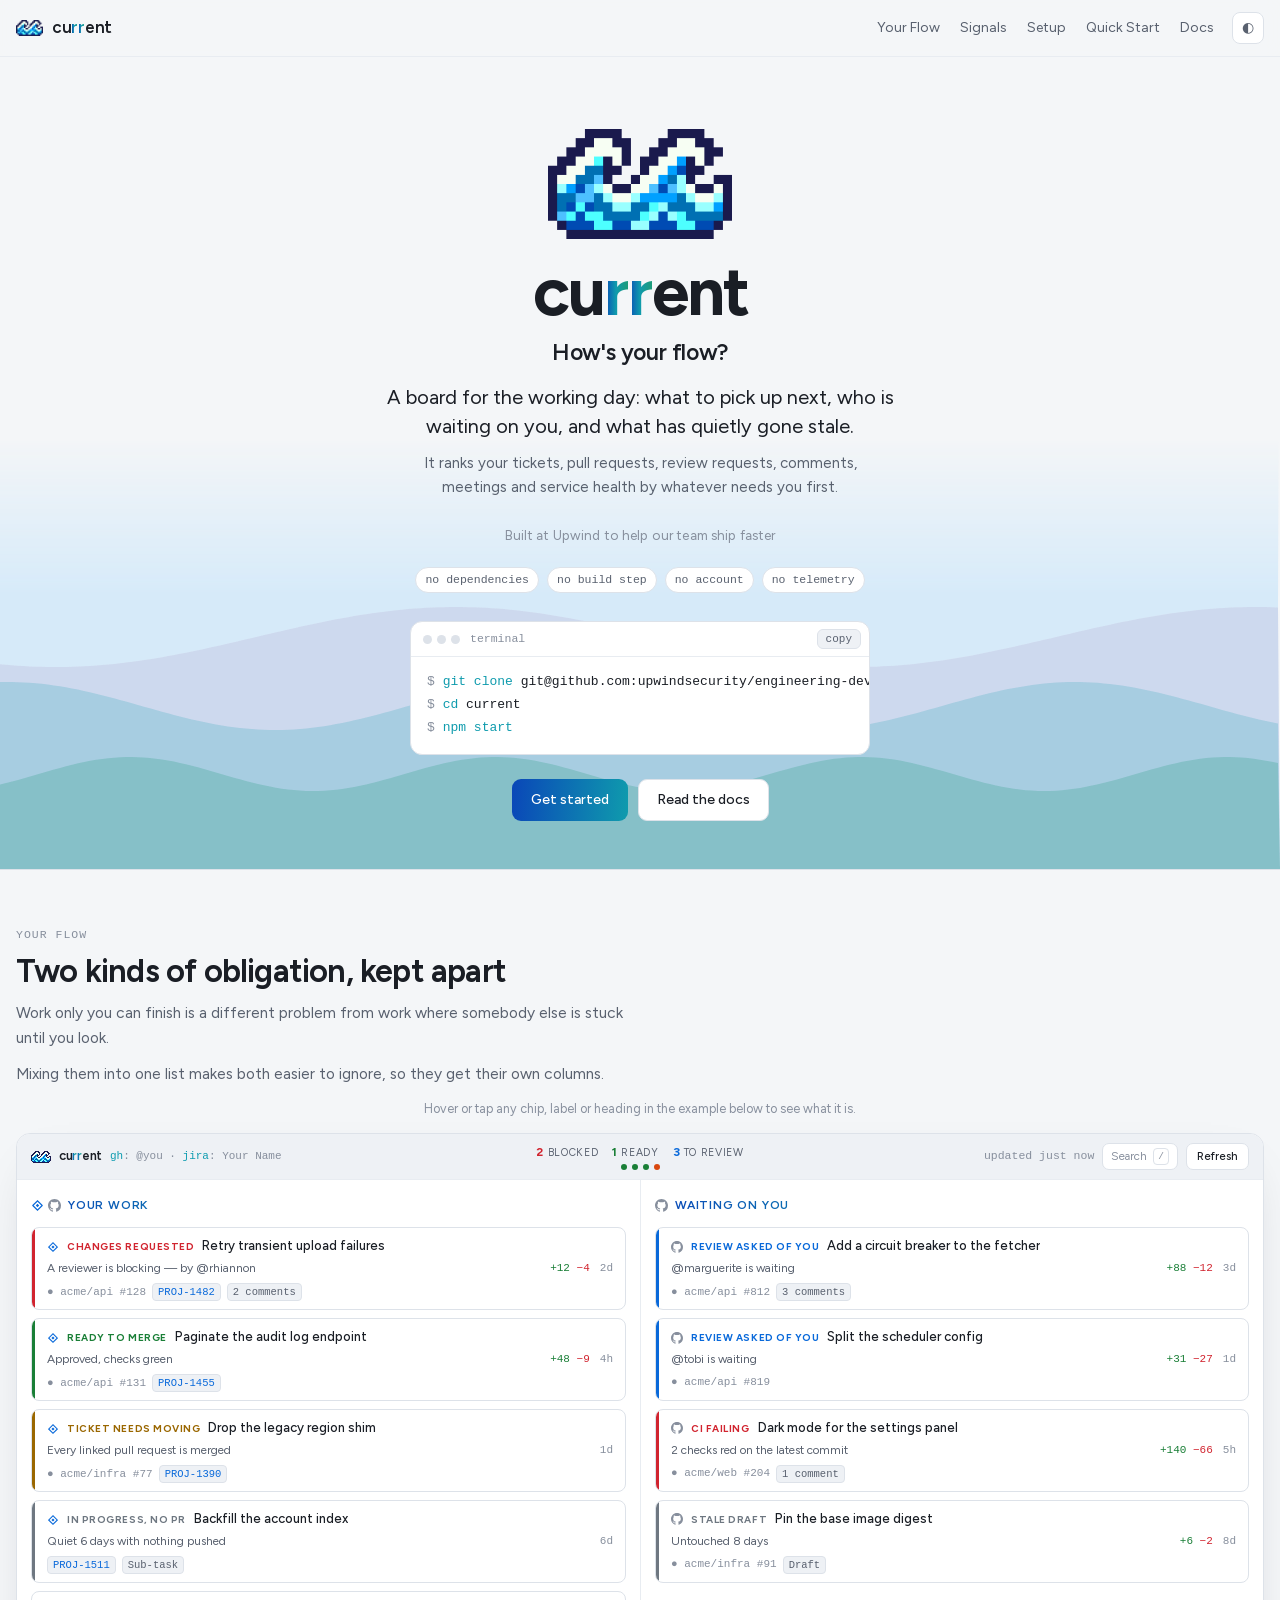
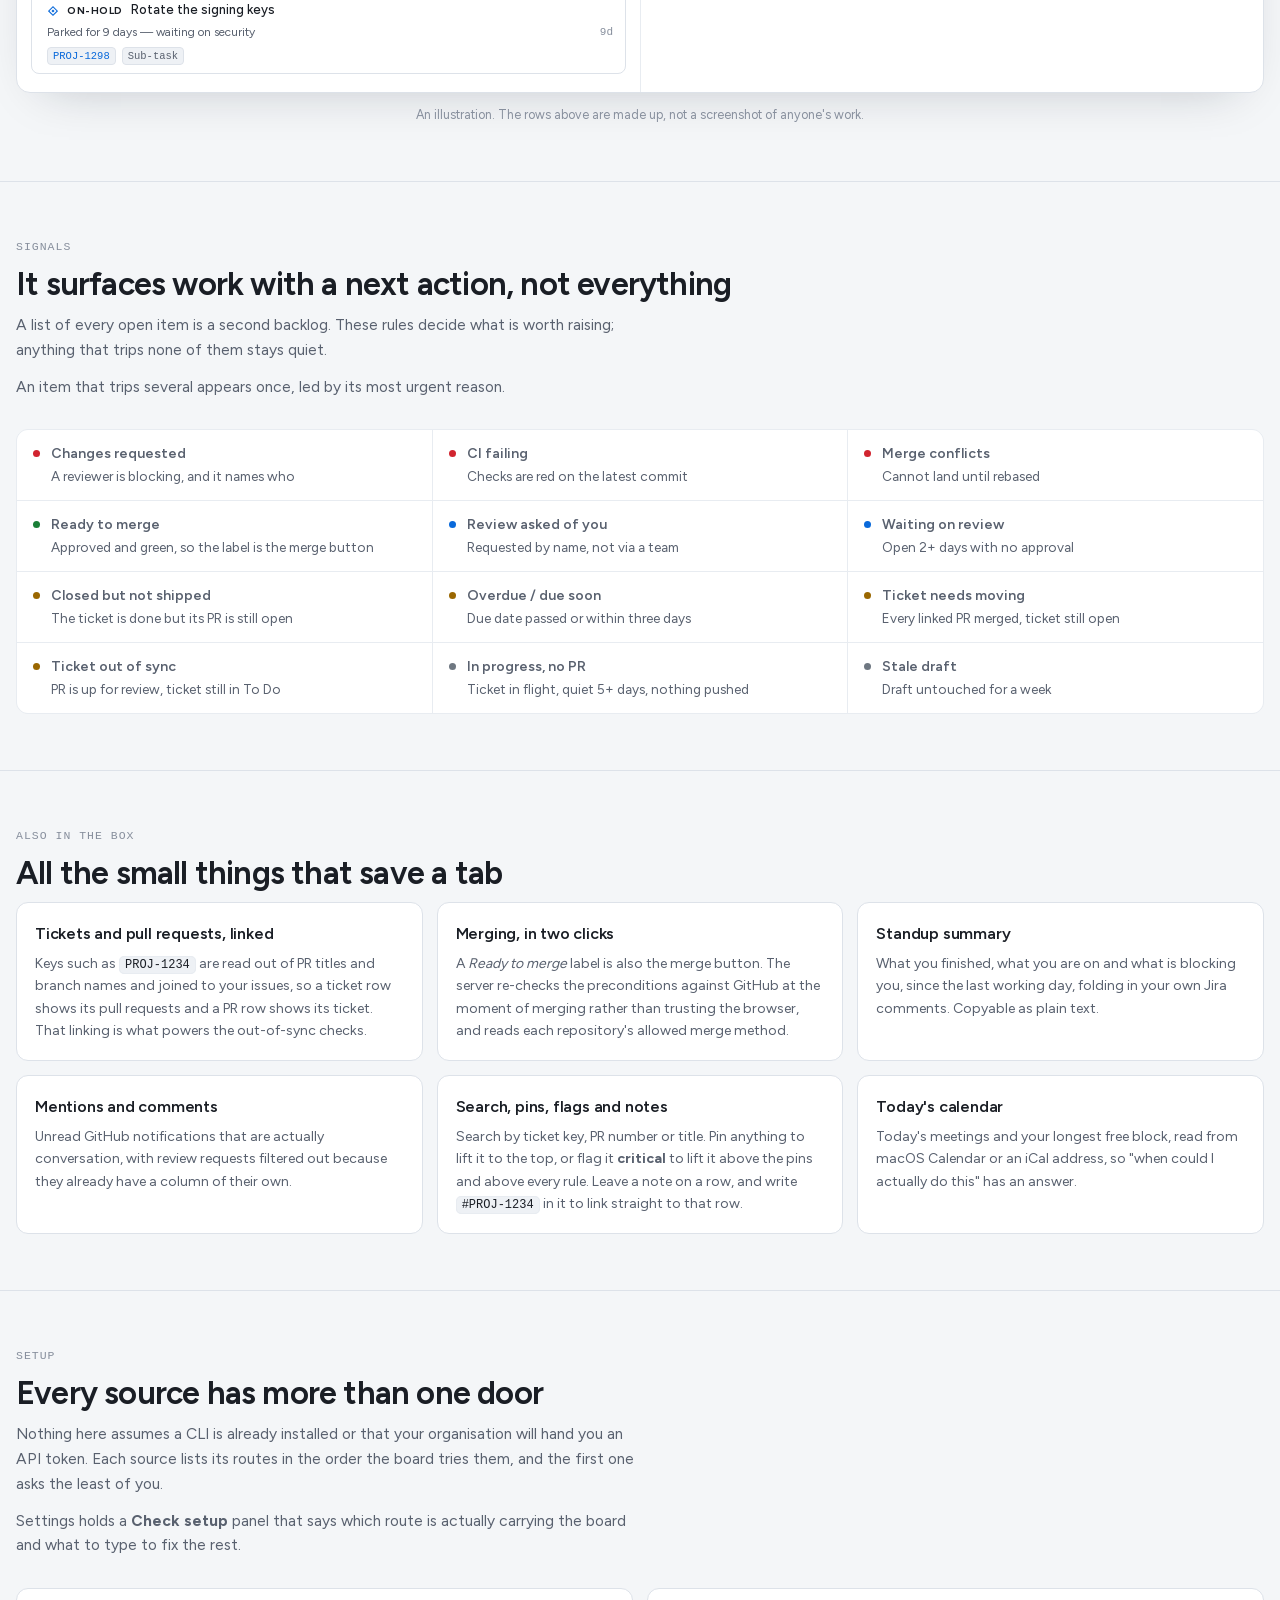
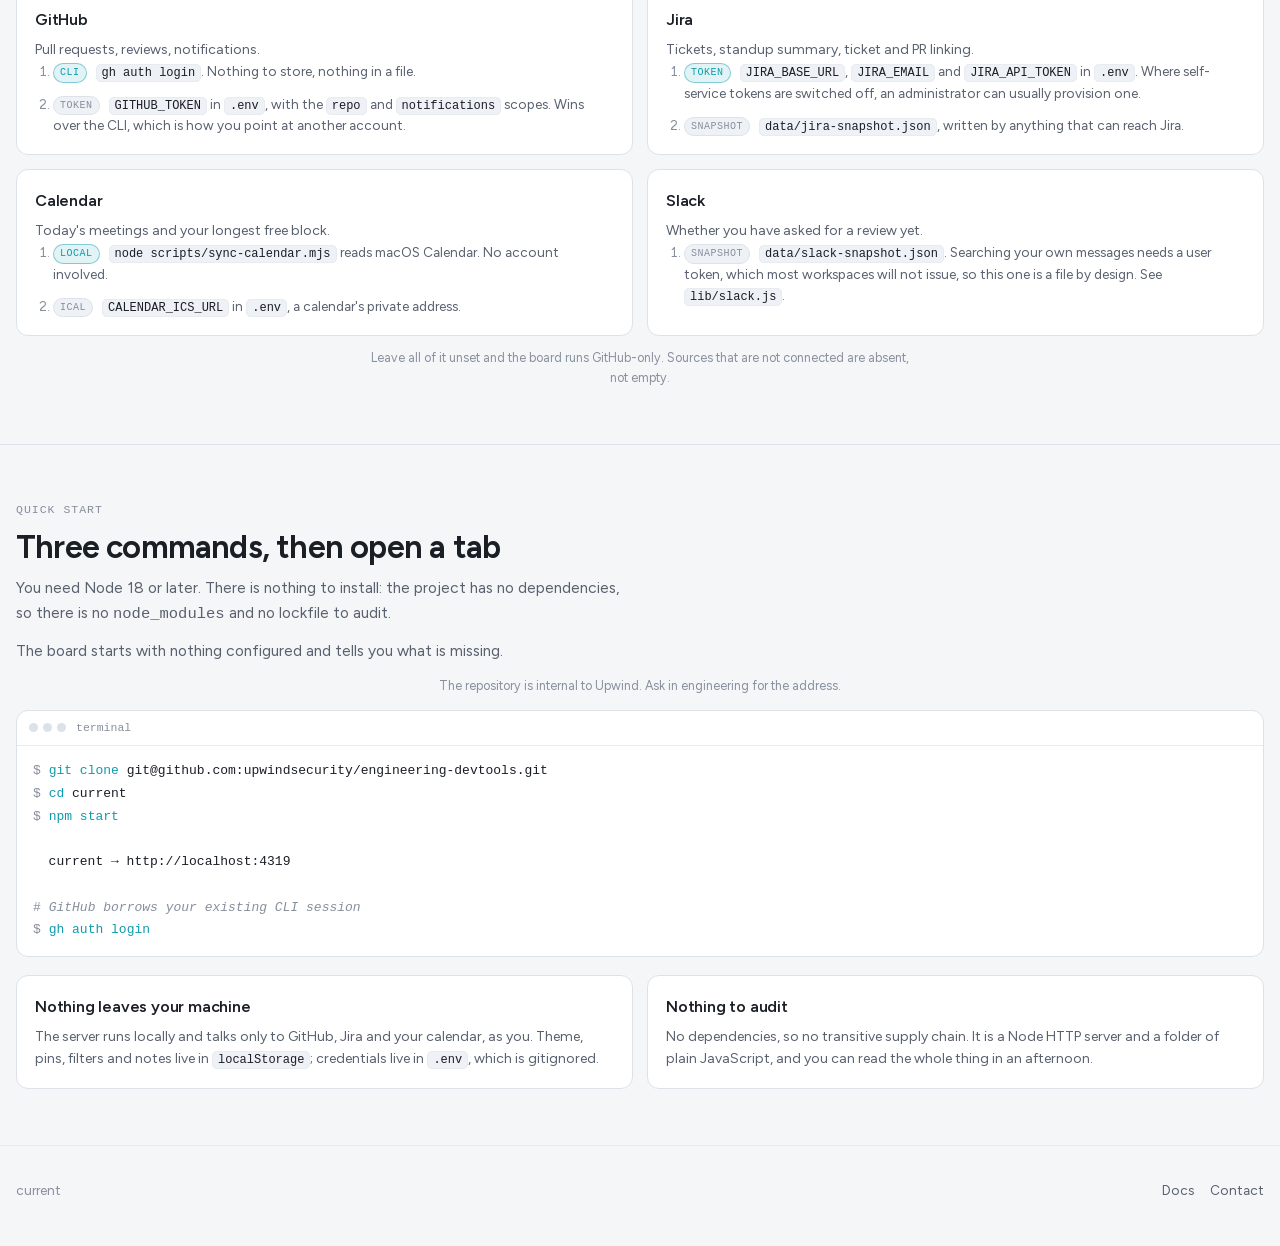
==== index.html @ 68b0dcc3 "Update the published site Snapshot of docs/ from the project repository." ====
<!doctype html>
<html lang="en">
  <head>
    <meta charset="utf-8" />
    <meta name="viewport" content="width=device-width, initial-scale=1" />
    <title>current - How's your flow?</title>
    <meta
      name="description"
      content="A local board for the working day: what to pick up next, who is waiting on you, and what has quietly gone stale. It ranks your tickets, pull requests, review requests, comments, meetings and service health by whatever needs you first. No dependencies, no build step, no account."
    />
    <link rel="icon" type="image/png" href="favicon.png" />
    <!--
      The version query is not decoration. GitHub Pages serves assets with
      Cache-Control: max-age=600, so after a publish a returning visitor can
      keep the previous stylesheet for up to ten minutes while the new HTML is
      already in front of them. That is how a font change looks like it did not
      ship. Bump this whenever site.css changes and the new file is fetched at
      once, because the URL is different.
    -->
    <link rel="stylesheet" href="site.css?v=31" />

    <meta property="og:site_name" content="current" />
    <meta property="og:url" content="https://howsyourflow.io/" />
    <meta property="og:title" content="current - How&#39;s your flow?" />
    <meta
      property="og:description"
      content="A board for the working day: what to pick up next, who is waiting on you, and what has quietly gone stale. It ranks your tickets, pull requests, reviews, comments, meetings and service health by whatever needs you first."
    />
    <meta property="og:type" content="website" />
    <!-- Absolute, and it has to stay that way: a relative og:image is simply
         not fetched, which is why link previews came back blank. -->
    <meta property="og:image" content="https://howsyourflow.io/og.png" />
    <meta property="og:image:width" content="1200" />
    <meta property="og:image:height" content="630" />
    <meta property="og:image:alt" content="The current wave mark above a calm sea" />
    <meta name="twitter:card" content="summary_large_image" />
    <meta name="twitter:title" content="current - How&#39;s your flow?" />
    <meta name="twitter:description" content="A board for the working day: what to pick up next, who is waiting on you, and what has quietly gone stale. It ranks your tickets, pull requests, reviews, comments, meetings and service health by whatever needs you first." />
    <meta name="twitter:image" content="https://howsyourflow.io/og.png" />

    <script>
      /* Applied before first paint so a light-theme visitor never sees a dark
         flash. Wrapped because a private window can throw on the read itself. */
      try {
        var t = localStorage.getItem('current-docs-theme');
        if (t) document.documentElement.dataset.theme = t;
      } catch (e) {}
    </script>
  </head>

  <body>
    <nav class="nav">
      <div class="wrap">
        <a class="nav-brand" href="#top">
          <img src="logo.png" alt="" />
          <span>cu<span class="wave-text">r</span><span class="wave-text">r</span>ent</span>
        </a>
        <div class="nav-links">
          <a href="#board">Your Flow</a>
          <a href="#signals">Signals</a>
          <a href="#setup">Setup</a>
          <a href="#start">Quick Start</a>
          <a href="/docs/">Docs</a>
        </div>
        <div class="nav-actions">
          <button class="theme-toggle" id="theme" type="button" title="Switch theme" aria-label="Switch theme">◐</button>
        </div>
      </div>
    </nav>

    <header class="hero" id="top">
      <!-- Decorative, so it is hidden from assistive tech and carries no text. -->
      <canvas class="hero-wave" id="hero-wave" aria-hidden="true"></canvas>
      <div class="wrap">
        <img class="mark" src="logo.png" alt="current" />
        <h1>cu<span class="wave-text">r</span><span class="wave-text">r</span>ent</h1>
        <p class="tagline">How's your flow?</p>
        <p class="lede">
          A board for the working day: what to pick up next, who is waiting on you, and
          what has quietly gone stale.
        </p>
        <p class="sub">
          It ranks your tickets, pull requests, review requests, comments, meetings and
          service health by whatever needs you first.
        </p>

        <p class="provenance">Built at Upwind to help our team ship faster</p>

        <div class="badges">
          <span class="badge">no dependencies</span>
          <span class="badge">no build step</span>
          <span class="badge">no account</span>
          <span class="badge">no telemetry</span>
        </div>

        <div class="code">
          <div class="code-head">
            <span class="code-dots"><i></i><i></i><i></i></span>
            <span>terminal</span>
          </div>
          <button class="copy" id="copy" type="button">copy</button>
          <pre id="install"><span class="p">$</span> <span class="c">git clone</span> git@github.com:upwindsecurity/engineering-devtools.git
<span class="p">$</span> <span class="c">cd</span> current
<span class="p">$</span> <span class="c">npm start</span></pre>
        </div>

        <div class="cta">
          <a class="btn primary" href="#start">Get started</a>
          <a class="btn" href="/docs/">Read the docs</a>
        </div>
      </div>
    </header>

    <section id="board">
      <div class="wrap">
        <p class="eyebrow">Your flow</p>
        <h2>Two kinds of obligation, kept apart</h2>
        <p class="section-lede">
          Work only you can finish is a different problem from work where somebody else
          is stuck until you look.
        </p>
        <p class="section-lede">
          Mixing them into one list makes both easier to ignore,
          so they get their own columns.
        </p>
        <p class="section-lede hint">
          Hover or tap any chip, label or heading in the example below to see what it is.
        </p>

        <!--
          The marks the dashboard itself uses, defined once and referenced by
          the rows below. GitHub's is from Octicons (MIT, (c) GitHub Inc.), used
          only to label the GitHub side; the Jira diamond is drawn here.
        -->
        <svg width="0" height="0" aria-hidden="true" style="position:absolute">
          <symbol id="i-github" viewBox="0 0 16 16"><path fill="currentColor" d="M8 0C3.58 0 0 3.58 0 8c0 3.54 2.29 6.53 5.47 7.59.4.07.55-.17.55-.38 0-.19-.01-.82-.01-1.49-2.01.37-2.53-.49-2.69-.94-.09-.23-.48-.94-.82-1.13-.28-.15-.68-.52-.01-.53.63-.01 1.08.58 1.23.82.72 1.21 1.87.87 2.33.66.07-.52.28-.87.51-1.07-1.78-.2-3.64-.89-3.64-3.95 0-.87.31-1.59.82-2.15-.08-.2-.36-1.02.08-2.12 0 0 .67-.21 2.2.82a7.42 7.42 0 0 1 2-.27c.68 0 1.36.09 2 .27 1.53-1.04 2.2-.82 2.2-.82.44 1.1.16 1.92.08 2.12.51.56.82 1.27.82 2.15 0 3.07-1.87 3.75-3.65 3.95.29.25.54.73.54 1.48 0 1.07-.01 1.93-.01 2.2 0 .21.15.46.55.38A8.01 8.01 0 0 0 16 8c0-4.42-3.58-8-8-8Z"/></symbol>
          <symbol id="i-jira" viewBox="0 0 16 16"><path fill="currentColor" d="M8 1.2 14.3 7.5a.7.7 0 0 1 0 1L8 14.8 1.7 8.5a.7.7 0 0 1 0-1L8 1.2Zm0 2.1L3.3 8 8 12.7 12.7 8 8 3.3Zm0 2.6L10.1 8 8 10.1 5.9 8 8 5.9Z"/></symbol>
        </svg>

        <div class="preview" aria-label="An illustration of the dashboard">
          <!--
            Laid out as the real header is: who you are on the left, the counts and
            the service dots in the middle, what the board is doing on the right.
          -->
          <div class="preview-bar">
            <span class="pbar-left">
              <img class="pbar-logo" src="logo.png" alt="" width="20" height="12" />
              <span class="mark" data-tip="The board itself. Everything on it is read live from your own GitHub and Jira accounts.">cu<span class="wave-text">r</span><span class="wave-text">r</span>ent</span>
              <span class="pbar-who" data-tip="Which accounts the board is reading. Both are yours, and nothing is sent anywhere."><span class="pbar-id">gh</span>: @you · <span class="pbar-id">jira</span>: Your Name</span>
            </span>

            <span class="pbar-centre">
              <span class="preview-stats">
                <span data-tip="Items a rule has found blocked, such as a red check or a requested change. Click a count to dim the page to just those."><b class="n-blocked">2</b> blocked</span>
                <span data-tip="Approved and green, waiting only for someone to press merge."><b class="n-ready">1</b> ready</span>
                <span data-tip="Pull requests where someone else is blocked until you review."><b class="n-review">3</b> to review</span>
              </span>
              <span class="pbar-dots" data-tip="GitHub, Jira, Slack and Claude. A degraded one makes this board look broken through no fault of its own, so it says so.">
                <i class="pdot"></i><i class="pdot"></i><i class="pdot"></i><i class="pdot warn"></i>
              </span>
            </span>

            <span class="pbar-right">
              <span class="preview-when" data-tip="When the data was last fetched. It refreshes on load, on Refresh and every five minutes.">updated just now</span>
              <span class="pbar-search" data-tip="Search by ticket key, pull request number or title.">Search <kbd>/</kbd></span>
              <span class="pbar-btn" data-tip="Fetch everything again now rather than waiting for the next refresh.">Refresh</span>
            </span>
          </div>

          <div class="preview-cols">
            <div class="preview-col">
              <h3 class="wave-text" data-tip="Your tickets and pull requests. Work only you can finish."><span class="head-icons"><svg class="i jira" aria-hidden="true"><use href="#i-jira"/></svg><svg class="i" aria-hidden="true"><use href="#i-github"/></svg></span>Your work</h3>
              <div class="focus" style="--sev: var(--blocked)">
                <span class="focus-bar"></span>
                <div class="focus-body">
                  <div class="focus-top"><svg class="i jira" aria-hidden="true"><use href="#i-jira"/></svg><span class="focus-label" data-tip="A reviewer is blocking, and the detail beside it names who.">Changes requested</span><span class="focus-title" data-tip="The ticket summary or pull request title. On the real board it links straight to it.">Retry transient upload failures</span></div>
                  <div class="focus-detail">A reviewer is blocking — by @rhiannon</div>
                  <div class="focus-facts"><span class="focus-repo" data-tip="The repository and pull request number.">● acme/api #128</span><span class="chip key" data-tip="The Jira ticket key, read out of the pull request title or branch name. That link is what powers the out of sync checks.">PROJ-1482</span><span class="chip" data-tip="Discussion on the pull request.">2 comments</span></div>
                </div>
                <div class="focus-meta"><span class="focus-diff" data-tip="Lines added and removed, so you can judge the size of a review before opening it."><b class="add">+12</b> <b class="del">−4</b></span><span class="focus-when" data-tip="When this last changed.">2d</span></div>
              </div>
              <div class="focus" style="--sev: var(--ready)">
                <span class="focus-bar"></span>
                <div class="focus-body">
                  <div class="focus-top"><svg class="i jira" aria-hidden="true"><use href="#i-jira"/></svg><span class="focus-label" data-tip="Approved with green checks. On the real board this label is also the merge button.">Ready to merge</span><span class="focus-title" data-tip="The ticket summary or pull request title. On the real board it links straight to it.">Paginate the audit log endpoint</span></div>
                  <div class="focus-detail">Approved, checks green</div>
                  <div class="focus-facts"><span class="focus-repo" data-tip="The repository and pull request number.">● acme/api #131</span><span class="chip key" data-tip="The Jira ticket key, read out of the pull request title or branch name. That link is what powers the out of sync checks.">PROJ-1455</span></div>
                </div>
                <div class="focus-meta"><span class="focus-diff" data-tip="Lines added and removed, so you can judge the size of a review before opening it."><b class="add">+48</b> <b class="del">−9</b></span><span class="focus-when" data-tip="When this last changed.">4h</span></div>
              </div>
              <div class="focus" style="--sev: var(--waiting)">
                <span class="focus-bar"></span>
                <div class="focus-body">
                  <div class="focus-top"><svg class="i jira" aria-hidden="true"><use href="#i-jira"/></svg><span class="focus-label" data-tip="Every pull request linked to the ticket is merged, but the ticket is still open.">Ticket needs moving</span><span class="focus-title" data-tip="The ticket summary or pull request title. On the real board it links straight to it.">Drop the legacy region shim</span></div>
                  <div class="focus-detail">Every linked pull request is merged</div>
                  <div class="focus-facts"><span class="focus-repo" data-tip="The repository and pull request number.">● acme/infra #77</span><span class="chip key" data-tip="The Jira ticket key, read out of the pull request title or branch name. That link is what powers the out of sync checks.">PROJ-1390</span></div>
                </div>
                <div class="focus-meta"><span class="focus-when" data-tip="When this last changed.">1d</span></div>
              </div>
              <div class="focus" style="--sev: var(--stale)">
                <span class="focus-bar"></span>
                <div class="focus-body">
                  <div class="focus-top"><svg class="i jira" aria-hidden="true"><use href="#i-jira"/></svg><span class="focus-label" data-tip="The ticket is in flight but nothing has been pushed for five days or more.">In progress, no PR</span><span class="focus-title" data-tip="The ticket summary or pull request title. On the real board it links straight to it.">Backfill the account index</span></div>
                  <div class="focus-detail">Quiet 6 days with nothing pushed</div>
                  <div class="focus-facts"><span class="chip key" data-tip="The Jira ticket key, read out of the pull request title or branch name. That link is what powers the out of sync checks.">PROJ-1511</span><span class="chip" data-tip="The Jira issue type.">Sub-task</span></div>
                </div>
                <div class="focus-meta"><span class="focus-when" data-tip="When this last changed.">6d</span></div>
              </div>
              <div class="focus" style="--sev: var(--parked)">
                <span class="focus-bar"></span>
                <div class="focus-body">
                  <div class="focus-top"><svg class="i jira" aria-hidden="true"><use href="#i-jira"/></svg><span class="focus-label" data-tip="A deliberately parked ticket. These sort to the bottom, below anything you can act on.">On-Hold</span><span class="focus-title" data-tip="The ticket summary or pull request title. On the real board it links straight to it.">Rotate the signing keys</span></div>
                  <div class="focus-detail">Parked for 9 days — waiting on security</div>
                  <div class="focus-facts"><span class="chip key" data-tip="The Jira ticket key, read out of the pull request title or branch name. That link is what powers the out of sync checks.">PROJ-1298</span><span class="chip" data-tip="The Jira issue type.">Sub-task</span></div>
                </div>
                <div class="focus-meta"><span class="focus-when" data-tip="When this last changed.">9d</span></div>
              </div>
            </div>

            <div class="preview-col">
              <h3 class="wave-text" data-tip="Pull requests where someone else cannot move until you look."><span class="head-icons"><svg class="i" aria-hidden="true"><use href="#i-github"/></svg></span>Waiting on you</h3>
              <div class="focus" style="--sev: var(--review)">
                <span class="focus-bar"></span>
                <div class="focus-body">
                  <div class="focus-top"><svg class="i " aria-hidden="true"><use href="#i-github"/></svg><span class="focus-label" data-tip="Requested from you by name rather than routed through a team.">Review asked of you</span><span class="focus-title" data-tip="The ticket summary or pull request title. On the real board it links straight to it.">Add a circuit breaker to the fetcher</span></div>
                  <div class="focus-detail">@marguerite is waiting</div>
                  <div class="focus-facts"><span class="focus-repo" data-tip="The repository and pull request number.">● acme/api #812</span><span class="chip" data-tip="Discussion on the pull request.">3 comments</span></div>
                </div>
                <div class="focus-meta"><span class="focus-diff" data-tip="Lines added and removed, so you can judge the size of a review before opening it."><b class="add">+88</b> <b class="del">−12</b></span><span class="focus-when" data-tip="When this last changed.">3d</span></div>
              </div>
              <div class="focus" style="--sev: var(--review)">
                <span class="focus-bar"></span>
                <div class="focus-body">
                  <div class="focus-top"><svg class="i " aria-hidden="true"><use href="#i-github"/></svg><span class="focus-label" data-tip="Requested from you by name rather than routed through a team.">Review asked of you</span><span class="focus-title" data-tip="The ticket summary or pull request title. On the real board it links straight to it.">Split the scheduler config</span></div>
                  <div class="focus-detail">@tobi is waiting</div>
                  <div class="focus-facts"><span class="focus-repo" data-tip="The repository and pull request number.">● acme/api #819</span></div>
                </div>
                <div class="focus-meta"><span class="focus-diff" data-tip="Lines added and removed, so you can judge the size of a review before opening it."><b class="add">+31</b> <b class="del">−27</b></span><span class="focus-when" data-tip="When this last changed.">1d</span></div>
              </div>
              <div class="focus" style="--sev: var(--blocked)">
                <span class="focus-bar"></span>
                <div class="focus-body">
                  <div class="focus-top"><svg class="i " aria-hidden="true"><use href="#i-github"/></svg><span class="focus-label" data-tip="Checks are red on the latest commit.">CI failing</span><span class="focus-title" data-tip="The ticket summary or pull request title. On the real board it links straight to it.">Dark mode for the settings panel</span></div>
                  <div class="focus-detail">2 checks red on the latest commit</div>
                  <div class="focus-facts"><span class="focus-repo" data-tip="The repository and pull request number.">● acme/web #204</span><span class="chip" data-tip="Discussion on the pull request.">1 comment</span></div>
                </div>
                <div class="focus-meta"><span class="focus-diff" data-tip="Lines added and removed, so you can judge the size of a review before opening it."><b class="add">+140</b> <b class="del">−66</b></span><span class="focus-when" data-tip="When this last changed.">5h</span></div>
              </div>
              <div class="focus" style="--sev: var(--stale)">
                <span class="focus-bar"></span>
                <div class="focus-body">
                  <div class="focus-top"><svg class="i " aria-hidden="true"><use href="#i-github"/></svg><span class="focus-label" data-tip="A draft nobody has touched for a week.">Stale draft</span><span class="focus-title" data-tip="The ticket summary or pull request title. On the real board it links straight to it.">Pin the base image digest</span></div>
                  <div class="focus-detail">Untouched 8 days</div>
                  <div class="focus-facts"><span class="focus-repo" data-tip="The repository and pull request number.">● acme/infra #91</span><span class="chip draft" data-tip="The pull request is still a draft.">Draft</span></div>
                </div>
                <div class="focus-meta"><span class="focus-diff" data-tip="Lines added and removed, so you can judge the size of a review before opening it."><b class="add">+6</b> <b class="del">−2</b></span><span class="focus-when" data-tip="When this last changed.">8d</span></div>
              </div>
            </div>
          </div>
        </div>

        <p class="preview-note">An illustration. The rows above are made up, not a screenshot of anyone's work.</p>
      </div>
    </section>

    <section id="signals">
      <div class="wrap">
        <p class="eyebrow">Signals</p>
        <h2>It surfaces work with a next action, not everything</h2>
        <p class="section-lede">
          A list of every open item is a second backlog. These rules decide what is worth
          raising; anything that trips none of them stays quiet.
        </p>
        <p class="section-lede">
          An item that trips several
          appears once, led by its most urgent reason.
        </p>

        <div class="signals">
          <div class="signal blocked"><span class="dot"></span><span><b>Changes requested</b><span>A reviewer is blocking, and it names who</span></span></div>
          <div class="signal blocked"><span class="dot"></span><span><b>CI failing</b><span>Checks are red on the latest commit</span></span></div>
          <div class="signal blocked"><span class="dot"></span><span><b>Merge conflicts</b><span>Cannot land until rebased</span></span></div>
          <div class="signal ready"><span class="dot"></span><span><b>Ready to merge</b><span>Approved and green, so the label is the merge button</span></span></div>
          <div class="signal review"><span class="dot"></span><span><b>Review asked of you</b><span>Requested by name, not via a team</span></span></div>
          <div class="signal review"><span class="dot"></span><span><b>Waiting on review</b><span>Open 2+ days with no approval</span></span></div>
          <div class="signal waiting"><span class="dot"></span><span><b>Closed but not shipped</b><span>The ticket is done but its PR is still open</span></span></div>
          <div class="signal waiting"><span class="dot"></span><span><b>Overdue / due soon</b><span>Due date passed or within three days</span></span></div>
          <div class="signal waiting"><span class="dot"></span><span><b>Ticket needs moving</b><span>Every linked PR merged, ticket still open</span></span></div>
          <div class="signal waiting"><span class="dot"></span><span><b>Ticket out of sync</b><span>PR is up for review, ticket still in To Do</span></span></div>
          <div class="signal"><span class="dot"></span><span><b>In progress, no PR</b><span>Ticket in flight, quiet 5+ days, nothing pushed</span></span></div>
          <div class="signal"><span class="dot"></span><span><b>Stale draft</b><span>Draft untouched for a week</span></span></div>
        </div>
      </div>
    </section>

    <section id="more">
      <div class="wrap">
        <p class="eyebrow">Also in the box</p>
        <h2>All the small things that save a tab</h2>

        <div class="cards">
          <div class="card">
            <h3>Tickets and pull requests, linked</h3>
            <p>
              Keys such as <code>PROJ-1234</code> are read out of PR titles and branch names
              and joined to your issues, so a ticket row shows its pull requests and a PR row
              shows its ticket. That linking is what powers the out-of-sync checks.
            </p>
          </div>
          <div class="card">
            <h3>Merging, in two clicks</h3>
            <p>
              A <em>Ready to merge</em> label is also the merge button. The server re-checks
              the preconditions against GitHub at the moment of merging rather than trusting
              the browser, and reads each repository's allowed merge method.
            </p>
          </div>
          <div class="card">
            <h3>Standup summary</h3>
            <p>
              What you finished, what you are on and what is blocking you, since the last
              working day, folding in your own Jira comments. Copyable as plain text.
            </p>
          </div>
          <div class="card">
            <h3>Mentions and comments</h3>
            <p>
              Unread GitHub notifications that are actually conversation, with review
              requests filtered out because they already have a column of their own.
            </p>
          </div>
          <div class="card">
            <h3>Search, pins, flags and notes</h3>
            <p>
              Search by ticket key, PR number or title. Pin anything to lift it to the top,
              or flag it <strong>critical</strong> to lift it above the pins and above every
              rule. Leave a note on a row, and write <code>#PROJ-1234</code> in it to link
              straight to that row.
            </p>
          </div>
          <div class="card">
            <h3>Today's calendar</h3>
            <p>
              Today's meetings and your longest free block, read from macOS Calendar or an
              iCal address, so "when could I actually do this" has an answer.
            </p>
          </div>
        </div>
      </div>
    </section>

    <section id="setup">
      <div class="wrap">
        <p class="eyebrow">Setup</p>
        <h2>Every source has more than one door</h2>
        <p class="section-lede">
          Nothing here assumes a CLI is already installed or that your organisation will
          hand you an API token. Each source lists its routes in the order the board tries
          them, and the first one asks the least of you.
        </p>
        <p class="section-lede">
          Settings holds a
          <strong>Check setup</strong> panel that says which route is actually carrying the
          board and what to type to fix the rest.
        </p>

        <div class="cards pairs">
          <div class="card">
            <h3>GitHub</h3>
            <p class="card-note">Pull requests, reviews, notifications.</p>
            <ol class="routes">
              <li>
                <span class="tag best">CLI</span>
                <code>gh auth login</code>. Nothing to store, nothing in a file.
              </li>
              <li>
                <span class="tag">Token</span>
                <code>GITHUB_TOKEN</code> in <code>.env</code>, with the <code>repo</code> and
                <code>notifications</code> scopes. Wins over the CLI, which is how you point
                at another account.
              </li>
            </ol>
          </div>

          <div class="card">
            <h3>Jira</h3>
            <p class="card-note">Tickets, standup summary, ticket and PR linking.</p>
            <ol class="routes">
              <li>
                <span class="tag best">Token</span>
                <code>JIRA_BASE_URL</code>, <code>JIRA_EMAIL</code> and
                <code>JIRA_API_TOKEN</code> in <code>.env</code>. Where self-service tokens
                are switched off, an administrator can usually provision one.
              </li>
              <li>
                <span class="tag">Snapshot</span>
                <code>data/jira-snapshot.json</code>, written by anything that can reach Jira.
              </li>
            </ol>
          </div>

          <div class="card">
            <h3>Calendar</h3>
            <p class="card-note">Today's meetings and your longest free block.</p>
            <ol class="routes">
              <li>
                <span class="tag best">Local</span>
                <code>node scripts/sync-calendar.mjs</code> reads macOS Calendar. No account
                involved.
              </li>
              <li>
                <span class="tag">iCal</span>
                <code>CALENDAR_ICS_URL</code> in <code>.env</code>, a calendar's private
                address.
              </li>
            </ol>
          </div>

          <div class="card">
            <h3>Slack</h3>
            <p class="card-note">Whether you have asked for a review yet.</p>
            <ol class="routes">
              <li>
                <span class="tag">Snapshot</span>
                <code>data/slack-snapshot.json</code>. Searching your own messages needs a
                user token, which most workspaces will not issue, so this one is a file by
                design. See <code>lib/slack.js</code>.
              </li>
            </ol>
          </div>
        </div>

        <p class="preview-note">
          Leave all of it unset and the board runs GitHub-only. Sources that are not
          connected are absent, not empty.
        </p>
      </div>
    </section>

    <section id="start">
      <div class="wrap">
        <p class="eyebrow">Quick start</p>
        <h2>Three commands, then open a tab</h2>
        <p class="section-lede">
          You need Node 18 or later. There is nothing to install: the project has no
          dependencies, so there is no <code>node_modules</code> and no lockfile to audit.
        </p>
        <p class="section-lede">
          The board starts with nothing configured and tells you what is missing.
        </p>

        <p class="section-lede hint">
          The repository is internal to Upwind. Ask in engineering for the address.
        </p>

        <div class="code wide">
          <div class="code-head">
            <span class="code-dots"><i></i><i></i><i></i></span>
            <span>terminal</span>
          </div>
          <pre><span class="p">$</span> <span class="c">git clone</span> git@github.com:upwindsecurity/engineering-devtools.git
<span class="p">$</span> <span class="c">cd</span> current
<span class="p">$</span> <span class="c">npm start</span>

  current → http://localhost:4319

<span class="p">#</span> <span class="m">GitHub borrows your existing CLI session</span>
<span class="p">$</span> <span class="c">gh auth login</span></pre>
        </div>

        <div class="cards">
          <div class="card">
            <h3>Nothing leaves your machine</h3>
            <p>
              The server runs locally and talks only to GitHub, Jira and your calendar, as
              you. Theme, pins, filters and notes live in <code>localStorage</code>; credentials
              live in <code>.env</code>, which is gitignored.
            </p>
          </div>
          <div class="card">
            <h3>Nothing to audit</h3>
            <p>
              No dependencies, so no transitive supply chain. It is a Node HTTP server and a
              folder of plain JavaScript, and you can read the whole thing in an afternoon.
            </p>
          </div>
        </div>
      </div>
    </section>

    <footer>
      <div class="wrap">
        <span>current</span>
        <span class="right">
          <a href="/docs/">Docs</a>
          <!-- A plain mailto rather than a form: the page is static, has no
               backend, and makes no third-party request, which a hosted form
               would be the first thing to break. -->
          <a href="mailto:dylan.martin@upwind.io?subject=current">Contact</a>
        </span>
      </div>
    </footer>

    <script src="wave.js?v=9" defer></script>
    <script>
      /*
       * Keep the address bar on the bare domain.
       *
       * The section links scroll, they do not navigate, so the URL has no
       * business picking up a fragment and showing howsyourflow.io/#board.
       * scrollIntoView rather than setting location.hash, because assigning
       * the hash pushes a history entry and four nav clicks would then take
       * four presses of back to leave the page.
       */
      (function () {
        function path() {
          return location.pathname + location.search;
        }
        function scrollTo(id) {
          var el = id ? document.getElementById(id) : null;
          if (id && !el) return false;
          if (el) el.scrollIntoView({ behavior: 'smooth', block: 'start' });
          else window.scrollTo({ top: 0, behavior: 'smooth' });
          return true;
        }
        document.addEventListener('click', function (event) {
          var link = event.target.closest && event.target.closest('a[href^="#"]');
          if (!link) return;
          var id = link.getAttribute('href').slice(1);
          if (!scrollTo(id)) return;
          event.preventDefault();
          try {
            history.replaceState(null, '', path());
          } catch (e) {
            /* Some privacy modes refuse this; the scroll has already happened. */
          }
        });

        /*
         * A fragment appearing without a page load: the browser's own back and
         * forward buttons, or a link followed while already here. Nothing
         * reloads, so the arrival handling below never runs for these.
         */
        window.addEventListener('hashchange', function () {
          if (!location.hash) return;
          scrollTo(location.hash.slice(1));
          try {
            history.replaceState(null, '', path());
          } catch (e) {}
        });

        /* Arriving with a fragment, from an old link or from the docs nav,
           still lands in the right place before the fragment is dropped. */
        if (location.hash) {
          var target = location.hash.slice(1);
          /* A timer rather than requestAnimationFrame: a tab opened in the
             background has its frames paused, so the fragment would sit in the
             address bar until the tab was looked at. Timers still fire. */
          setTimeout(function () {
            scrollTo(target);
            try {
              history.replaceState(null, '', path());
            } catch (e) {}
          }, 0);
        }
      })();

      /* Theme toggle. Every storage call is guarded: a private window, cleared
         site data or a browser set to block storage throws on access itself,
         and the page has to render correctly with no stored value. */
      (function () {
        var root = document.documentElement;
        var button = document.getElementById('theme');

        button.addEventListener('click', function () {
          // No stored choice means light, unconditionally. The page no longer
          // consults the system, so the toggle must not either.
          var next = root.dataset.theme === 'dark' ? 'light' : 'dark';
          root.dataset.theme = next;
          try {
            localStorage.setItem('current-docs-theme', next);
          } catch (e) {}
        });
      })();

      /*
       * Tap to open a tooltip in the example.
       *
       * Hover is the whole interaction on a pointer device, and a touch screen
       * has none, so without this half the visitors have no way to read any of
       * them. One open at a time, and a tap anywhere else closes it, which is
       * what a tap outside a popover is expected to do.
       */
      /*
       * Tooltips for the example.
       *
       * One element, appended to the body and positioned from the host's own
       * rectangle. The obvious implementation is an ::after on each host, which
       * is what this was, but a pseudo-element is a child of its host and this
       * page has eight ancestors with overflow: hidden, so whole sets of them
       * were being clipped out of existence without any error to show for it.
       *
       * Hover opens them on a pointer, tap on a touch screen, and Escape or a
       * tap elsewhere closes. They follow nothing while open: a scroll just
       * dismisses, which is cheaper than tracking and is what a reader expects.
       */
      (function () {
        var preview = document.querySelector('.preview');
        if (!preview) return;

        var tip = document.createElement('div');
        tip.className = 'tip';
        tip.setAttribute('role', 'tooltip');
        document.body.appendChild(tip);

        var open = null;

        function place(host) {
          var r = host.getBoundingClientRect();
          var t = tip.getBoundingClientRect();
          var gap = 9;

          // Centred on the host, then pulled back inside the viewport. A chip
          // near either edge would otherwise hang off the side of the page.
          var left = r.left + r.width / 2 - t.width / 2;
          left = Math.max(10, Math.min(left, window.innerWidth - t.width - 10));

          // Above by preference, below when there is no room, which is what
          // the header row needs since it sits at the top of the card.
          var top = r.top - t.height - gap;
          if (top < 8) top = r.bottom + gap;

          tip.style.left = Math.round(left) + 'px';
          tip.style.top = Math.round(top) + 'px';
        }

        function show(host) {
          open = host;
          tip.textContent = host.getAttribute('data-tip');
          tip.classList.add('on');
          place(host);
        }

        function hide() {
          open = null;
          tip.classList.remove('on');
        }

        preview.addEventListener('mouseover', function (event) {
          var host = event.target.closest('[data-tip]');
          if (host && host !== open) show(host);
        });

        preview.addEventListener('mouseout', function (event) {
          var host = event.target.closest('[data-tip]');
          if (host && !host.contains(event.relatedTarget)) hide();
        });

        preview.addEventListener('click', function (event) {
          var host = event.target.closest('[data-tip]');
          if (!host) return;
          // Without this the document handler below would shut it again in the
          // same tap.
          event.stopPropagation();
          host === open ? hide() : show(host);
        });

        document.addEventListener('click', hide);
        window.addEventListener('scroll', hide, { passive: true });
        window.addEventListener('resize', hide);
        document.addEventListener('keydown', function (event) {
          if (event.key === 'Escape') hide();
        });
      })();

      /* Copy the install commands without the shell prompts, which are decoration. */
      (function () {
        var button = document.getElementById('copy');
        var block = document.getElementById('install');
        if (!button || !block || !navigator.clipboard) return;

        button.addEventListener('click', function () {
          var text = block.innerText
            .split('\n')
            .map(function (line) {
              return line.replace(/^\$\s*/, '');
            })
            .join('\n')
            .trim();

          navigator.clipboard.writeText(text).then(function () {
            button.textContent = 'copied';
            setTimeout(function () {
              button.textContent = 'copy';
            }, 1600);
          });
        });
      })();
    </script>
  </body>
</html>
---- site.css ----
/**
 * The landing page borrows the application's own palette rather than inventing
 * a second one, so what someone sees here is what they get when they run it.
 * The tokens below are a copy of the app's :root block, trimmed to the ones
 * this page actually uses — a copy because the page is served by GitHub Pages
 * from docs/ and cannot reach into public/ at build time.
 */

/*
 * Figtree, self-hosted.
 *
 * The page used to lean on the system stack, which means it looked like a
 * different typeface on every platform and could only ever approximate the
 * house sans. Figtree is the closest freely licensed match: the same compact
 * single-storey g and similar apertures, and within 3% of the same width at
 * the same size and weight.
 *
 * Served from this repository rather than from Google so the page makes no
 * third-party request at all, loads identically offline, and does not hand
 * every visitor to a font CDN. One variable file per subset covers 300 to 900,
 * so every weight on the page costs one request and 20KB.
 *
 * font-display: swap renders the fallback immediately and swaps when the file
 * arrives, so the text is never invisible while the font loads.
 */
@font-face {
  font-family: 'Figtree';
  font-style: normal;
  font-weight: 300 900;
  font-display: swap;
  src: url('fonts/figtree-latin.woff2') format('woff2');
  unicode-range: U+0000-00FF, U+0131, U+0152-0153, U+02BB-02BC, U+02C6, U+02DA,
    U+02DC, U+0304, U+0308, U+0329, U+2000-206F, U+20AC, U+2122, U+2191, U+2193,
    U+2212, U+2215, U+FEFF, U+FFFD;
}

@font-face {
  font-family: 'Figtree';
  font-style: normal;
  font-weight: 300 900;
  font-display: swap;
  src: url('fonts/figtree-latin-ext.woff2') format('woff2');
  unicode-range: U+0100-02BA, U+02BD-02C5, U+02C7-02CC, U+02CE-02D7, U+02DD-02FF,
    U+0304, U+0308, U+0329, U+1D00-1DBF, U+1E00-1E9F, U+1EF2-1EFF, U+2020,
    U+20A0-20AB, U+20AD-20C0, U+2113, U+2C60-2C7F, U+A720-A7FF;
}

/*
 * Light is the default, and it is a plain default rather than a system-derived
 * one: a first visitor sees light whatever their machine prefers. That is the
 * opposite of the app itself, which follows the system — but the app is a thing
 * you live in all day and this is a page someone opens once from a link, where
 * a predictable first impression beats a personalised one.
 *
 * Dark is still here, one click away, and the choice is remembered. It has to
 * hang off an attribute rather than a media query, because a media query cannot
 * be overridden by a button.
 *
 * The palette is the application's own, so what the page promises is what you
 * get when you run it. It is a copy because Pages serves docs/ and cannot reach
 * into public/ at build time.
 */

:root {
  color-scheme: light;

  --bg: #f4f6f8;
  --surface: #ffffff;
  --surface-2: #eef1f5;
  --border: #dde2e9;
  --border-soft: #e8ecf1;
  --text: #1a1e25;
  --muted: #59616f;
  --faint: #878f9d;

  --blocked: #d1242f;
  --ready: #1a7f37;
  --review: #0969da;
  --todo: #0b8ca0;
  --inreview: #8250df;
  --waiting: #9a6700;
  --stale: #6e7781;
  --lagoon: #0e9cb0;

  /*
   * Breaking wave: deep water -> turquoise -> seafoam.
   *
   * The seafoam end is deepened well past its dark-theme value because on a
   * near-white page #35c9a4 holds only 1.93:1 against the background, against
   * 7.44:1 at the blue end — so the tail of each letter faded out and the
   * wordmark's second r read as shorter than the first. At #1d9b78 the sweep
   * runs 3.22:1 to 7.44:1, which is roughly the weight of the turquoise middle
   * and keeps every part of the glyph present.
   */
  --wave-1: #0a47b8;
  --wave-2: #0f9bad;
  --wave-3: #1d9b78;
  --sky: #d6eaf9;

  /* The fallbacks are all sans, and the generic sans-serif last of all, so a
     failed font load can never drop the page into the browser's serif. */
  --sans: 'Figtree', -apple-system, BlinkMacSystemFont, 'Segoe UI', Roboto,
    'Helvetica Neue', Arial, sans-serif;
  --mono: ui-monospace, SFMono-Regular, 'SF Mono', Menlo, monospace;

  --gutter: 16px;
  /*
   * Two widths, because prose and layout want different ones.
   *
   * Text has an optimal measure of roughly 60 to 75 characters; past that the
   * eye loses the start of the next line. Grids and the board preview have no
   * such limit, and capping everything at the prose width left about 45% of a
   * 1920px screen empty. So paragraphs keep the narrow measure and everything
   * else gets the wide one.
   */
  --max: 1060px;
  --max-wide: 1280px;
}

:root[data-theme='dark'] {
  color-scheme: dark;

  --bg: #0e1014;
  --surface: #15181e;
  --surface-2: #1c2029;
  --border: #252a34;
  --border-soft: #1e222b;
  --text: #e8ebf0;
  --muted: #8d95a5;
  --faint: #656d7d;

  --blocked: #f2555a;
  --ready: #3fb950;
  --review: #58a6ff;
  --todo: #3ac9d8;
  --inreview: #a371f7;
  --waiting: #e3a008;
  --stale: #7d8590;
  --lagoon: #2fd2e4;

  --wave-1: #1a5fe0;
  --wave-2: #21bcd4;
  --wave-3: #9df2dd;
  --sky: #0e1014;
}

* { box-sizing: border-box; }

/* Form controls do not inherit font-family, so they are told explicitly. */
button, input, select, textarea { font-family: inherit; }

html { scroll-behavior: smooth; scroll-padding-top: 72px; }
@media (prefers-reduced-motion: reduce) { html { scroll-behavior: auto; } }

body {
  margin: 0;
  background: var(--bg);
  color: var(--text);
  font-family: var(--sans);
  font-size: 15px;
  line-height: 1.6;
  -webkit-font-smoothing: antialiased;
}

a { color: inherit; text-decoration: none; }

.wrap {
  width: 100%;
  max-width: var(--max-wide);
  margin: 0 auto;
  padding: 0 var(--gutter);
}

/* The reading column. Anything that is sentences rather than layout keeps the
   narrower measure, so widening the page costs nothing in readability. */
.section-lede,
.hero .lede,
.hero .sub,
.preview-note,
.card p,
.routes li,
.signal span {
  max-width: 68ch;
}
.hero .lede,
.hero .sub,
.preview-note { margin-left: auto; margin-right: auto; }

/* Ocean wave, as in the app: deep water through turquoise to seafoam. */
.wave-text {
  background: linear-gradient(90deg, var(--wave-1) 0%, var(--wave-2) 50%, var(--wave-3) 100%);
  -webkit-background-clip: text;
  background-clip: text;
  -webkit-text-fill-color: transparent;
  color: var(--wave-2); /* fallback where background-clip is unsupported */
}

/*
 * The doubled r needs a full sweep *per letter*. Stretched across both, each
 * narrow stem gets one flat slice of the range and the pair just reads as a
 * blue letter beside a green one.
 *
 * This used to be done by sizing one gradient to 50% and letting it tile, which
 * silently assumes the two letters are the same width. They are not — kerning
 * and the heading's -2px letter-spacing made the first r 22.91px against the
 * second's 21.76px, so the tile restarted 0.58px *inside* the first r and put a
 * dark blue sliver on its trailing edge. Giving each letter its own element
 * gives each its own full-width sweep, which no amount of kerning can push out
 * of alignment.
 */

/* ------------------------------------------------------------------- nav */

.nav {
  position: sticky;
  top: 0;
  z-index: 20;
  background: color-mix(in srgb, var(--bg) 88%, transparent);
  backdrop-filter: blur(10px);
  border-bottom: 1px solid var(--border-soft);
}
.nav .wrap {
  display: flex;
  align-items: center;
  gap: 18px;
  height: 56px;
}
.nav-brand {
  display: flex;
  align-items: center;
  gap: 9px;
  /* A shade larger than the links beside it. It is the name of the thing
     rather than another destination, and at the same size it read as one. */
  font-size: 17px;
  font-weight: 600;
  letter-spacing: -0.3px;
  margin-right: auto;
}
.nav-brand img { width: 27px; height: auto; display: block; }
.nav-links { display: flex; gap: 20px; font-size: 14px; color: var(--muted); }
.nav-links a:hover { color: var(--text); }
.nav-actions { display: flex; align-items: center; gap: 10px; }

.theme-toggle {
  position: relative;
  display: inline-flex;
  align-items: center;
  justify-content: center;
  width: 32px;
  height: 32px;
  border-radius: 8px;
  border: 1px solid var(--border);
  background: var(--surface);
  color: var(--muted);
  cursor: pointer;
  font-size: 14px;
  line-height: 1;
  /* No 300ms wait and no double-tap zoom swallowing the first tap. */
  touch-action: manipulation;
  -webkit-tap-highlight-color: transparent;
}
.theme-toggle:hover { color: var(--text); border-color: var(--wave-2); }

/*
 * A 44px hit area around a 32px button.
 *
 * 32px is below every touch target guideline, and this one sits 12px from the
 * top of the viewport where it competes with browser chrome and the pull to
 * refresh gesture. The button stays the size it looks; only what you can hit
 * grows, via a pseudo-element so no layout moves.
 */
.theme-toggle::after {
  content: '';
  position: absolute;
  top: 50%;
  left: 50%;
  width: 44px;
  height: 44px;
  transform: translate(-50%, -50%);
}

/* Without this a missed tap and a broken button look identical. */
.theme-toggle:active {
  border-color: var(--wave-2);
  background: color-mix(in srgb, var(--wave-2) 14%, var(--surface));
}

@media (max-width: 760px) {
  .nav-links { display: none; }
}

/* ----------------------------------------------------------------- hero */

/* The hero holds the canvas, so it has to be a positioning context. */
.hero {
  position: relative;
  padding: 72px 0 48px;
  text-align: center;
  overflow: hidden;
}

/*
 * The sea behind the wordmark. Pinned to the lower half and faded out towards
 * the top, so it never comes near the text it sits behind. Masked rather than
 * just made transparent, because a flat low alpha across the whole box still
 * puts a grey cast over the headline.
 */
.hero-wave {
  position: absolute;
  inset: auto 0 0 0;
  width: 100%;
  /*
   * The full hero, so there is sky to put stars in.
   *
   * The water does not stretch with it: wave.js measures each layer in pixels
   * up from the bottom, so the band stays 430px deep however far the lede
   * wraps. That is what stops the sea climbing behind the paragraph on a
   * narrow screen, which a canvas sized as a fraction of the hero did.
   */
  height: 100%;
  z-index: 0;
  pointer-events: none;
  /*
   * Fades the light theme's sky in over the top of the water band, measured
   * from the bottom so it is unaffected by the hero's height. It has to finish
   * above the first crest, which sits 232px up, or it would eat the top of the
   * wave; the later it finishes, the further the opaque sky stays from the text.
   */
  -webkit-mask-image: linear-gradient(to bottom, transparent calc(100% - 430px), #000 calc(100% - 275px));
  mask-image: linear-gradient(to bottom, transparent calc(100% - 430px), #000 calc(100% - 275px));
}

/*
 * No mask in the dark theme. It exists only to fade the light theme's sky, and
 * applying it here would erase the stars everywhere except the water, which is
 * the one place they must never appear.
 */
:root[data-theme='dark'] .hero-wave {
  -webkit-mask-image: none;
  mask-image: none;
}

/* Everything else sits above it. */
.hero .wrap { position: relative; z-index: 1; }
.hero img.mark { width: 184px; height: auto; display: block; margin: 0 auto 18px; }

.hero h1 {
  margin: 0 0 14px;
  font-size: clamp(42px, 9vw, 68px);
  font-weight: 700;
  letter-spacing: -2px;
  line-height: 1;
}

/* The tagline sits between the wordmark and the explanation: the wordmark says
   what it is called, this says what it is for, the lede says what it does. */
.hero .tagline {
  margin: 0 0 16px;
  font-size: clamp(18px, 3vw, 23px);
  font-weight: 600;
  letter-spacing: -0.4px;
  line-height: 1.2;
}

.hero .lede {
  margin: 0 auto 10px;
  max-width: 560px;
  font-size: clamp(17px, 2.6vw, 20px);
  color: var(--text);
  line-height: 1.45;
}
.hero .sub {
  margin: 0 auto 26px;
  max-width: 460px;
  color: var(--muted);
  font-size: 15px;
}

/* Provenance, under the description and above the chips. Quieter than the
   lede it follows: it is a note about where this came from, not a claim the
   page is making for itself. */
.provenance {
  margin: 0 0 20px;
  font-size: 13.5px;
  color: var(--faint);
  letter-spacing: 0.01em;
}

.badges {
  display: flex;
  flex-wrap: wrap;
  gap: 8px;
  justify-content: center;
  margin-bottom: 28px;
}

/*
 * Two by two on a phone rather than three across with the fourth stranded on
 * its own row. The lone chip is centred, but next to a full width row above it
 * it reads as left over rather than placed. Columns are sized to their content
 * and the chips keep their natural width inside them.
 */
@media (max-width: 460px) {
  .badges {
    display: grid;
    grid-template-columns: repeat(2, auto);
    justify-content: center;
    justify-items: center;
  }
}
.badge {
  font-family: var(--mono);
  font-size: 11.5px;
  padding: 3px 9px;
  border-radius: 999px;
  border: 1px solid var(--border);
  background: var(--surface);
  color: var(--muted);
}

/* ------------------------------------------------------------ code block */

.code {
  position: relative;
  max-width: 460px;
  margin: 0 auto;
  text-align: left;
  background: var(--surface);
  border: 1px solid var(--border);
  border-radius: 12px;
  overflow: hidden;
}
/* The hero's terminal is a centred 460px block, which suits a block of text
   sitting on its own. In Quick Start it sits directly above a pair of cards,
   and a narrower box above two wider ones reads as a mistake rather than as a
   choice, so there it takes the full column width. */
.code.wide {
  max-width: none;
  margin: 0 0 18px;
}

.code-head {
  display: flex;
  align-items: center;
  gap: 8px;
  padding: 8px 12px;
  border-bottom: 1px solid var(--border-soft);
  font-size: 11.5px;
  color: var(--faint);
  font-family: var(--mono);
}
.code-dots { display: flex; gap: 5px; margin-right: 2px; }
.code-dots i { width: 9px; height: 9px; border-radius: 50%; background: var(--border); display: block; }
.code pre {
  margin: 0;
  padding: 14px 16px;
  font-family: var(--mono);
  font-size: 13px;
  line-height: 1.75;
  overflow-x: auto;
}
.code .p { color: var(--faint); user-select: none; }
.code .c { color: var(--wave-2); }
.code .m { color: var(--faint); font-style: italic; }
.copy {
  position: absolute;
  top: 7px;
  right: 8px;
  border: 1px solid var(--border);
  background: var(--surface-2);
  color: var(--muted);
  border-radius: 6px;
  font-size: 11px;
  font-family: var(--mono);
  padding: 3px 8px;
  cursor: pointer;
}
.copy:hover { color: var(--text); border-color: var(--wave-2); }

.cta { display: flex; gap: 10px; justify-content: center; margin-top: 24px; flex-wrap: wrap; }
.btn {
  display: inline-flex;
  align-items: center;
  gap: 7px;
  padding: 9px 18px;
  border-radius: 9px;
  font-size: 14px;
  font-weight: 500;
  border: 1px solid var(--border);
  background: var(--surface);
  color: var(--text);
}
.btn:hover { border-color: var(--wave-2); }
.btn.primary {
  background: linear-gradient(95deg, var(--wave-1), var(--wave-2));
  /*
   * Size the gradient to the box it is painted into.
   *
   * background-origin defaults to padding-box while background-clip defaults
   * to border-box, so with the transparent 1px border inherited from .btn the
   * gradient was laid out 2px smaller than the area it fills and tiled to
   * cover the rest, restarting in a visible seam down the right edge.
   */
  background-origin: border-box;
  border-color: transparent;
  color: #fff;
}
.btn.primary:hover { filter: brightness(1.08); }

/* ------------------------------------------------------------- sections */

/* Every section gets the divider, including the first. The hero above it is a
   <header> rather than a <section>, so the old :first-of-type exception was
   aimed at a section that does not exist and only ever stripped the rule from
   Your Flow, leaving it floating under the hero. */
/* --border rather than --border-soft: the soft one sits at 1.10:1 against the
   page, which is close enough to invisible that the sections ran together. */
section { padding: 56px 0; border-top: 1px solid var(--border); }

.eyebrow {
  font-family: var(--mono);
  font-size: 11.5px;
  letter-spacing: 1px;
  text-transform: uppercase;
  color: var(--faint);
  margin: 0 0 8px;
}
h2 {
  margin: 0 0 10px;
  font-size: clamp(25px, 4.5vw, 32px);
  font-weight: 650;
  letter-spacing: -0.8px;
  line-height: 1.2;
}
.section-lede {
  margin: 0 0 30px;
  max-width: 620px;
  color: var(--muted);
  font-size: 15.5px;
}

/* --------------------------------------------------------- board preview */

/* A mock-up, not a screenshot: a screenshot of the real board would be a
   screenshot of somebody's actual tickets. The rows below are invented, and
   the markup mirrors the app's so the shapes and colours are honest. */
.preview {
  background: var(--surface);
  border: 1px solid var(--border);
  border-radius: 14px;
  /* Not hidden: the tooltips below have to escape this box. The header bar
     clips itself to the top corners instead, which is all the hidden was
     buying. */
  box-shadow: 0 18px 50px -28px rgba(16, 24, 40, 0.28);
}
.preview-bar {
  display: flex;
  align-items: center;
  gap: 10px;
  padding: 0 14px;
  height: 46px;
  border-bottom: 1px solid var(--border-soft);
  background: var(--surface-2);
  border-radius: 13px 13px 0 0; /* 14 less the 1px border */
  font-size: 13px;
}
/* Three groups, as the real header has: identity, counts, state. */
/*
 * Three groups, with the outer two sharing the leftover space equally so the
 * middle one lands centred. Auto margins would also centre it, but they consume
 * the free space first and then squeeze the outer groups below their own
 * content width, which spilled out of the card now that it has to stay
 * overflow-visible for the tooltips.
 */
.pbar-left {
  display: flex;
  align-items: center;
  gap: 8px;
  flex: 1 1 0;
  min-width: 0;
  overflow: hidden;
}
.pbar-logo { width: 20px; height: auto; image-rendering: pixelated; flex: 0 0 auto; }
.preview-bar .mark { font-weight: 600; letter-spacing: -0.3px; flex: 0 0 auto; }
.pbar-who {
  font-family: var(--mono);
  font-size: 11px;
  color: var(--faint);
  white-space: nowrap;
  overflow: hidden;
  text-overflow: ellipsis;
}

/* The counts sit over the service dots, centred, exactly as they do in the app. */
/* The board colours these two labels rather than underlining them, so the
   accounts read as links without decoration. */
.pbar-id { color: var(--lagoon); }

.pbar-centre {
  display: flex;
  flex-direction: column;
  align-items: center;
  gap: 2px;
  flex: 0 0 auto;
}
.preview-stats {
  display: flex;
  gap: 14px;
  color: var(--muted);
  font-size: 10.5px;
  letter-spacing: 0.06em;
  text-transform: uppercase;
}
.preview-stats b { font-weight: 700; font-size: 12px; }
.n-blocked { color: var(--blocked); }
.n-ready { color: var(--ready); }
.n-review { color: var(--review); }

.pbar-dots { display: flex; gap: 5px; }
.pdot { width: 6px; height: 6px; border-radius: 50%; background: var(--ready); }
.pdot.warn { background: var(--degraded, #d9480f); }

.pbar-right {
  display: flex;
  align-items: center;
  justify-content: flex-end;
  gap: 8px;
  flex: 1 1 0;
  min-width: 0;
  overflow: hidden;
}
.preview-when { color: var(--faint); font-size: 11.5px; font-family: var(--mono); white-space: nowrap; }

/* Shapes rather than controls: it is an illustration, so nothing here is live. */
.pbar-search {
  display: flex;
  align-items: center;
  gap: 6px;
  padding: 3px 8px;
  border: 1px solid var(--border);
  border-radius: 7px;
  background: var(--surface);
  color: var(--faint);
  font-size: 11.5px;
}
.pbar-search kbd {
  font-family: var(--mono);
  font-size: 9.5px;
  padding: 0 4px;
  border: 1px solid var(--border);
  border-radius: 4px;
}
.pbar-btn {
  padding: 3px 10px;
  border: 1px solid var(--border);
  border-radius: 7px;
  background: var(--surface);
  color: var(--text);
  font-size: 11.5px;
  font-weight: 500;
}

/* A 375px header cannot hold all of it, and the real one drops the same parts. */
@media (max-width: 860px) {
  .pbar-who, .pbar-search { display: none; }
}
@media (max-width: 620px) {
  .preview-stats { gap: 9px; }
  .pbar-btn { display: none; }
}

.preview-cols { display: grid; grid-template-columns: repeat(2, minmax(0, 1fr)); }
.preview-col { padding: 16px 14px 18px; min-width: 0; }
.preview-col + .preview-col { border-left: 1px solid var(--border-soft); }
.preview-col h3 {
  margin: 0 0 12px;
  font-size: 12px;
  letter-spacing: 0.8px;
  text-transform: uppercase;
  font-weight: 600;
}

/* The tool each row came from, as the real board shows it. */
.i {
  width: 12px;
  height: 12px;
  flex: 0 0 auto;
  color: var(--faint);
}
.i.jira { color: var(--review); }

.preview-col h3 { display: flex; align-items: center; gap: 7px; }
.head-icons { display: inline-flex; align-items: center; gap: 4px; }
.head-icons .i { width: 13px; height: 13px; }

/*
 * The cards, matching the board itself: a coloured edge for urgency, the reason
 * in caps before the title, the detail under it and the facts under that. The
 * earlier version was a list of hairline rows, which carried the same words in
 * a shape nobody would have recognised.
 */
.focus {
  display: grid;
  grid-template-columns: 3px 1fr auto;
  gap: 0 12px;
  align-items: center;
  background: var(--surface);
  border: 1px solid var(--border);
  border-radius: 8px;
  overflow: hidden;
  margin-bottom: 8px;
}
.focus:last-child { margin-bottom: 0; }

.focus-bar { align-self: stretch; background: var(--sev); }
.focus-body { padding: 8px 0; min-width: 0; }

.focus-top { display: flex; align-items: baseline; gap: 8px; min-width: 0; }
.focus-top .i { align-self: center; }

.focus-label {
  flex: 0 0 auto;
  font-size: 10px;
  font-weight: 700;
  letter-spacing: 0.055em;
  text-transform: uppercase;
  color: var(--sev);
}

.focus-title {
  font-size: 13px;
  font-weight: 500;
  white-space: nowrap;
  overflow: hidden;
  text-overflow: ellipsis;
  min-width: 0;
  color: var(--text);
}

.focus-detail {
  color: var(--muted);
  font-size: 12px;
  margin-top: 2px;
  white-space: nowrap;
  overflow: hidden;
  text-overflow: ellipsis;
}

.focus-facts {
  display: flex;
  align-items: center;
  gap: 6px;
  margin-top: 5px;
  font-family: var(--mono);
  font-size: 11px;
  color: var(--faint);
  white-space: nowrap;
}
.focus-repo { flex: 0 0 auto; }

.focus-meta {
  display: flex;
  align-items: center;
  gap: 10px;
  padding-right: 12px;
  font-family: var(--mono);
  font-size: 11px;
  color: var(--faint);
  white-space: nowrap;
}
.focus-diff .add { color: var(--ready); font-weight: 400; }
.focus-diff .del { color: var(--blocked); font-weight: 400; }

@media (max-width: 720px) {
  /* The diff is the first thing worth losing when the card has to narrow. */
  .focus-diff { display: none; }
}

.prow {
  display: flex;
  align-items: flex-start;
  gap: 10px;
  padding: 10px 0;
  border-bottom: 1px solid var(--border-soft);
}
.prow:last-child { border-bottom: none; }
.prow-main { min-width: 0; flex: 1; }
.prow-title {
  display: flex;
  align-items: center;
  gap: 7px;
  font-size: 13.5px;
  margin-bottom: 4px;
}
.prow-title .text {
  overflow: hidden;
  text-overflow: ellipsis;
  white-space: nowrap;
  min-width: 0;
}
.prow-sub {
  font-size: 11.5px;
  color: var(--muted);
  overflow: hidden;
  text-overflow: ellipsis;
  white-space: nowrap;
}
.prow-right { flex: 0 0 auto; display: flex; align-items: center; }

.chip {
  display: inline-flex;
  align-items: center;
  font-family: var(--mono);
  font-size: 10.5px;
  padding: 0 5px;
  border-radius: 4px;
  background: var(--surface-2);
  color: var(--muted);
  border: 1px solid var(--border);
  white-space: nowrap;
  line-height: 16px;
  flex: 0 0 auto;
}
.chip.key { color: var(--review); }

.status {
  font-size: 10px;
  letter-spacing: 0.5px;
  text-transform: uppercase;
  padding: 1px 8px;
  border-radius: 10px;
  border: 1px solid;
  white-space: nowrap;
}
.status.todo { color: var(--todo); border-color: color-mix(in srgb, var(--todo) 40%, transparent); background: color-mix(in srgb, var(--todo) 12%, transparent); }
.status.progress { color: var(--review); border-color: color-mix(in srgb, var(--review) 40%, transparent); background: color-mix(in srgb, var(--review) 12%, transparent); }
.status.inreview { color: var(--inreview); border-color: color-mix(in srgb, var(--inreview) 40%, transparent); background: color-mix(in srgb, var(--inreview) 12%, transparent); }
.status.parked { color: var(--waiting); border-color: color-mix(in srgb, var(--waiting) 40%, transparent); background: color-mix(in srgb, var(--waiting) 12%, transparent); font-style: italic; }
.status.done { color: var(--ready); border-color: color-mix(in srgb, var(--ready) 40%, transparent); background: color-mix(in srgb, var(--ready) 12%, transparent); }

.why { font-weight: 500; }
.why.blocked { color: var(--blocked); }
.why.ready { color: var(--ready); }
.why.waiting { color: var(--waiting); }
.why.review { color: var(--review); }
.why.stale { color: var(--stale); }

/* ------------------------------------------------------- example tooltips */

/*
 * One tooltip element in the body, positioned by script, rather than an ::after
 * on each host.
 *
 * ::after was simpler and wrong. A pseudo-element is a child of its host, so
 * any ancestor with overflow: hidden erases it, and this page has eight of
 * those for entirely good reasons: ellipsis on long titles, rounded corners on
 * the card, keeping the header groups from spilling. Every time one was added
 * a set of tooltips went silently dark. Positioned from the body nothing can
 * clip it, and the hosts are free to clip whatever they like.
 */
.tip {
  position: fixed;
  z-index: 90;
  top: 0;
  left: 0;

  max-width: 250px;
  padding: 7px 10px;
  border-radius: 8px;
  border: 1px solid var(--border);
  background: var(--surface);
  box-shadow: 0 10px 26px -12px rgba(16, 24, 40, 0.4);

  font-family: var(--sans);
  font-size: 12px;
  font-weight: 400;
  font-style: normal;
  letter-spacing: 0;
  text-transform: none;
  line-height: 1.45;
  text-align: left;
  color: var(--text);
  /* The headings are .wave-text, which paints its text transparent for the
     gradient. Inheriting that is what made the first version render an empty
     white box over the section titles. */
  -webkit-text-fill-color: var(--text);

  opacity: 0;
  transform: translateY(3px);
  pointer-events: none;
  transition: opacity 0.14s, transform 0.14s;
}
.tip.on {
  opacity: 1;
  transform: translateY(0);
}

.preview [data-tip] { cursor: help; }

@media (hover: hover) and (pointer: fine) {
  /* A dotted underline is the only standing hint that there is something to
     hover. Anything stronger would compete with the colours the example is
     meant to be demonstrating. */
  .preview [data-tip] { position: relative; }
  .preview [data-tip]::before {
    content: '';
    position: absolute;
    left: 0;
    right: 0;
    bottom: -2px;
    border-bottom: 1px dotted var(--faint);
    opacity: 0;
    transition: opacity 0.12s;
  }
  .preview [data-tip]:hover::before { opacity: 0.5; }
}

@media (max-width: 720px) {
  .preview [data-tip] { cursor: pointer; }
}

/* The line that tells you the tooltips are there. */
/* A lede split across two paragraphs is one thought with a pause in it, not two
   blocks of copy, so the gap between them is a line rather than a full
   paragraph space. Same trick the hint below uses. */
.section-lede + .section-lede { margin-top: -18px; }

/* Matched to the note on the other side of the example: the two are a pair of
   captions about the same thing, so they are the same size and both centred. */
.section-lede.hint {
  margin: -18px auto 14px;
  text-align: center;
  font-size: 12.5px;
  color: var(--faint);
}

.preview-note {
  /* auto, not 0: the narrow reading measure set earlier centres this, and a
     margin shorthand further down the file was quietly resetting it. */
  margin: 12px auto 0;
  text-align: center;
  font-size: 12.5px;
  color: var(--faint);
}

@media (max-width: 720px) {
  .preview-cols { grid-template-columns: minmax(0, 1fr); }
  .preview-col + .preview-col { border-left: none; border-top: 1px solid var(--border-soft); }
  .preview-stats { display: none; }
}

/* ---------------------------------------------------------------- cards */

/*
 * Explicit column counts rather than auto-fit, so a short last row can be told
 * to fill the width instead of leaving dead space.
 *
 * auto-fit is tidier to write, but it picks the column count at layout time and
 * CSS cannot ask what it chose — and "how many are on the last row" is purely a
 * function of that count against the number of children. With a fixed count per
 * breakpoint, :nth-child can work it out.
 *
 * Above 840px the grid is six tracks rather than three, so a row can be divided
 * into halves as well as thirds: a card normally spans two, a lone last card
 * spans all six, and a trailing pair takes three each. Three columns' worth of
 * layout, with a half-step available when the arithmetic needs one.
 *
 * The breakpoints reproduce what auto-fit was already doing, so nothing moves
 * at any width: three columns need 3 x 260 + 2 x 14 = 808px of content, which
 * is an 840px viewport once the 16px gutters come off; two need 534px, so 566.
 *
 * Each range is closed at both ends rather than relying on later rules to undo
 * earlier ones — the orphan selectors are more specific than the base rule, so
 * an open-ended range would need its overrides unpicked in a particular order,
 * which is the kind of thing that breaks the next time a rule is added.
 */
.cards {
  display: grid;
  gap: 14px;
  grid-template-columns: minmax(0, 1fr);
}

@media (min-width: 566px) and (max-width: 839.98px) {
  .cards { grid-template-columns: repeat(2, minmax(0, 1fr)); }

  /* In two columns the only short row is a single trailing card. */
  .cards > :last-child:nth-child(odd) { grid-column: 1 / -1; }
}

@media (min-width: 840px) {
  .cards { grid-template-columns: repeat(6, minmax(0, 1fr)); }
  .cards > * { grid-column: span 2; }

  /* One left over: it takes the whole row. Also covers a single-card section. */
  .cards > :last-child:nth-child(3n + 1) { grid-column: span 6; }

  /* Two left over: half each. The pair is the last child at 3n + 2 and the one
     before it, which is necessarily at 3n + 1. */
  .cards > :last-child:nth-child(3n + 2),
  .cards > :nth-last-child(2):nth-child(3n + 1) { grid-column: span 3; }

  /*
   * A grid that wants pairs rather than thirds. Four cards read better as two
   * rows of two than as a row of three above a single card stretched across
   * the width, which is what the orphan rule would otherwise make of them.
   *
   * The resets are listed explicitly because the orphan selectors above carry
   * three pseudo-classes each and would otherwise outrank a plain .pairs > *.
   */
  .cards.pairs { grid-template-columns: repeat(2, minmax(0, 1fr)); }
  .cards.pairs > *,
  .cards.pairs > :last-child:nth-child(3n + 1),
  .cards.pairs > :last-child:nth-child(3n + 2),
  .cards.pairs > :nth-last-child(2):nth-child(3n + 1) { grid-column: auto; }

  /* An odd number still leaves one alone, and it still fills the row. */
  .cards.pairs > :last-child:nth-child(odd) { grid-column: 1 / -1; }
}

.card {
  background: var(--surface);
  border: 1px solid var(--border);
  border-radius: 12px;
  padding: 18px;
}
.card h3 { margin: 0 0 6px; font-size: 16px; font-weight: 600; letter-spacing: -0.2px; }
.card p { margin: 0; color: var(--muted); font-size: 14px; }
.card code {
  font-family: var(--mono);
  font-size: 12px;
  background: var(--surface-2);
  border: 1px solid var(--border-soft);
  border-radius: 5px;
  padding: 1px 5px;
  color: var(--text);
  white-space: nowrap;
}

/* ---------------------------------------------------------------- routes */

/* Each source lists its routes in the order the board tries them. Numbered,
   because the order is the point: the first one asks the least of the reader. */
.card-note { margin: 0 0 12px; color: var(--muted); font-size: 14px; }

.routes {
  margin: 0;
  padding: 0 0 0 18px;
  display: flex;
  flex-direction: column;
  gap: 11px;
  counter-reset: route;
}
.routes li {
  color: var(--muted);
  font-size: 13.5px;
  line-height: 1.55;
}
.routes li::marker { color: var(--faint); font-variant-numeric: tabular-nums; }

.tag {
  display: inline-block;
  font-family: var(--mono);
  font-size: 10px;
  letter-spacing: 0.5px;
  text-transform: uppercase;
  padding: 1px 6px;
  border-radius: 999px;
  border: 1px solid var(--border);
  background: var(--surface-2);
  color: var(--faint);
  margin-right: 6px;
  vertical-align: 1px;
}
/* The route that needs no secret. Marked rather than described, so the reader
   can see which door to try without reading all of them. */
.tag.best {
  color: var(--wave-2);
  border-color: color-mix(in srgb, var(--wave-2) 45%, transparent);
  background: color-mix(in srgb, var(--wave-2) 12%, transparent);
}

/* --------------------------------------------------------------- signals */

/* The same arrangement with this grid's own numbers: a 300px minimum and a 1px
   gap put three columns at 934px and two at 634px. Twelve signals divide evenly
   into both, so nothing is short today — this is here so that a thirteenth does
   not quietly strand one. */
.signals {
  display: grid;
  gap: 1px;
  grid-template-columns: minmax(0, 1fr);
  background: var(--border-soft);
  border: 1px solid var(--border-soft);
  border-radius: 12px;
  overflow: hidden;
}

@media (min-width: 634px) and (max-width: 933.98px) {
  .signals { grid-template-columns: repeat(2, minmax(0, 1fr)); }
  .signals > :last-child:nth-child(odd) { grid-column: 1 / -1; }
}

@media (min-width: 934px) {
  .signals { grid-template-columns: repeat(6, minmax(0, 1fr)); }
  .signals > * { grid-column: span 2; }
  .signals > :last-child:nth-child(3n + 1) { grid-column: span 6; }
  .signals > :last-child:nth-child(3n + 2),
  .signals > :nth-last-child(2):nth-child(3n + 1) { grid-column: span 3; }
}

.signal {
  display: flex;
  gap: 11px;
  align-items: baseline;
  background: var(--surface);
  padding: 13px 16px;
}
.signal .dot {
  width: 7px;
  height: 7px;
  border-radius: 50%;
  flex: 0 0 auto;
  background: var(--stale);
  transform: translateY(-1px);
}
.signal.blocked .dot { background: var(--blocked); }
.signal.ready .dot { background: var(--ready); }
.signal.waiting .dot { background: var(--waiting); }
.signal.review .dot { background: var(--review); }
.signal b { font-weight: 600; font-size: 14px; display: block; }
.signal span { color: var(--muted); font-size: 13.5px; }

/* --------------------------------------------------------------- footer */

footer {
  border-top: 1px solid var(--border-soft);
  padding: 34px 0 48px;
  color: var(--faint);
  font-size: 13.5px;
}
footer .wrap { display: flex; gap: 14px; flex-wrap: wrap; align-items: center; }
footer a { color: var(--muted); }
footer a:hover { color: var(--text); }
footer .right { margin-left: auto; display: flex; gap: 16px; }

/*
 * Stacked and centred on a phone. The auto margin that pushes the links right
 * on a wide screen just leaves them hard against the left edge once the row
 * wraps, under a left aligned licence line, which reads as a mistake rather
 * than a layout.
 */
@media (max-width: 560px) {
  footer .wrap {
    flex-direction: column;
    align-items: center;
    text-align: center;
    gap: 12px;
  }
  footer .right {
    margin-left: 0;
    flex-wrap: wrap;
    justify-content: center;
    gap: 10px 18px;
  }
}
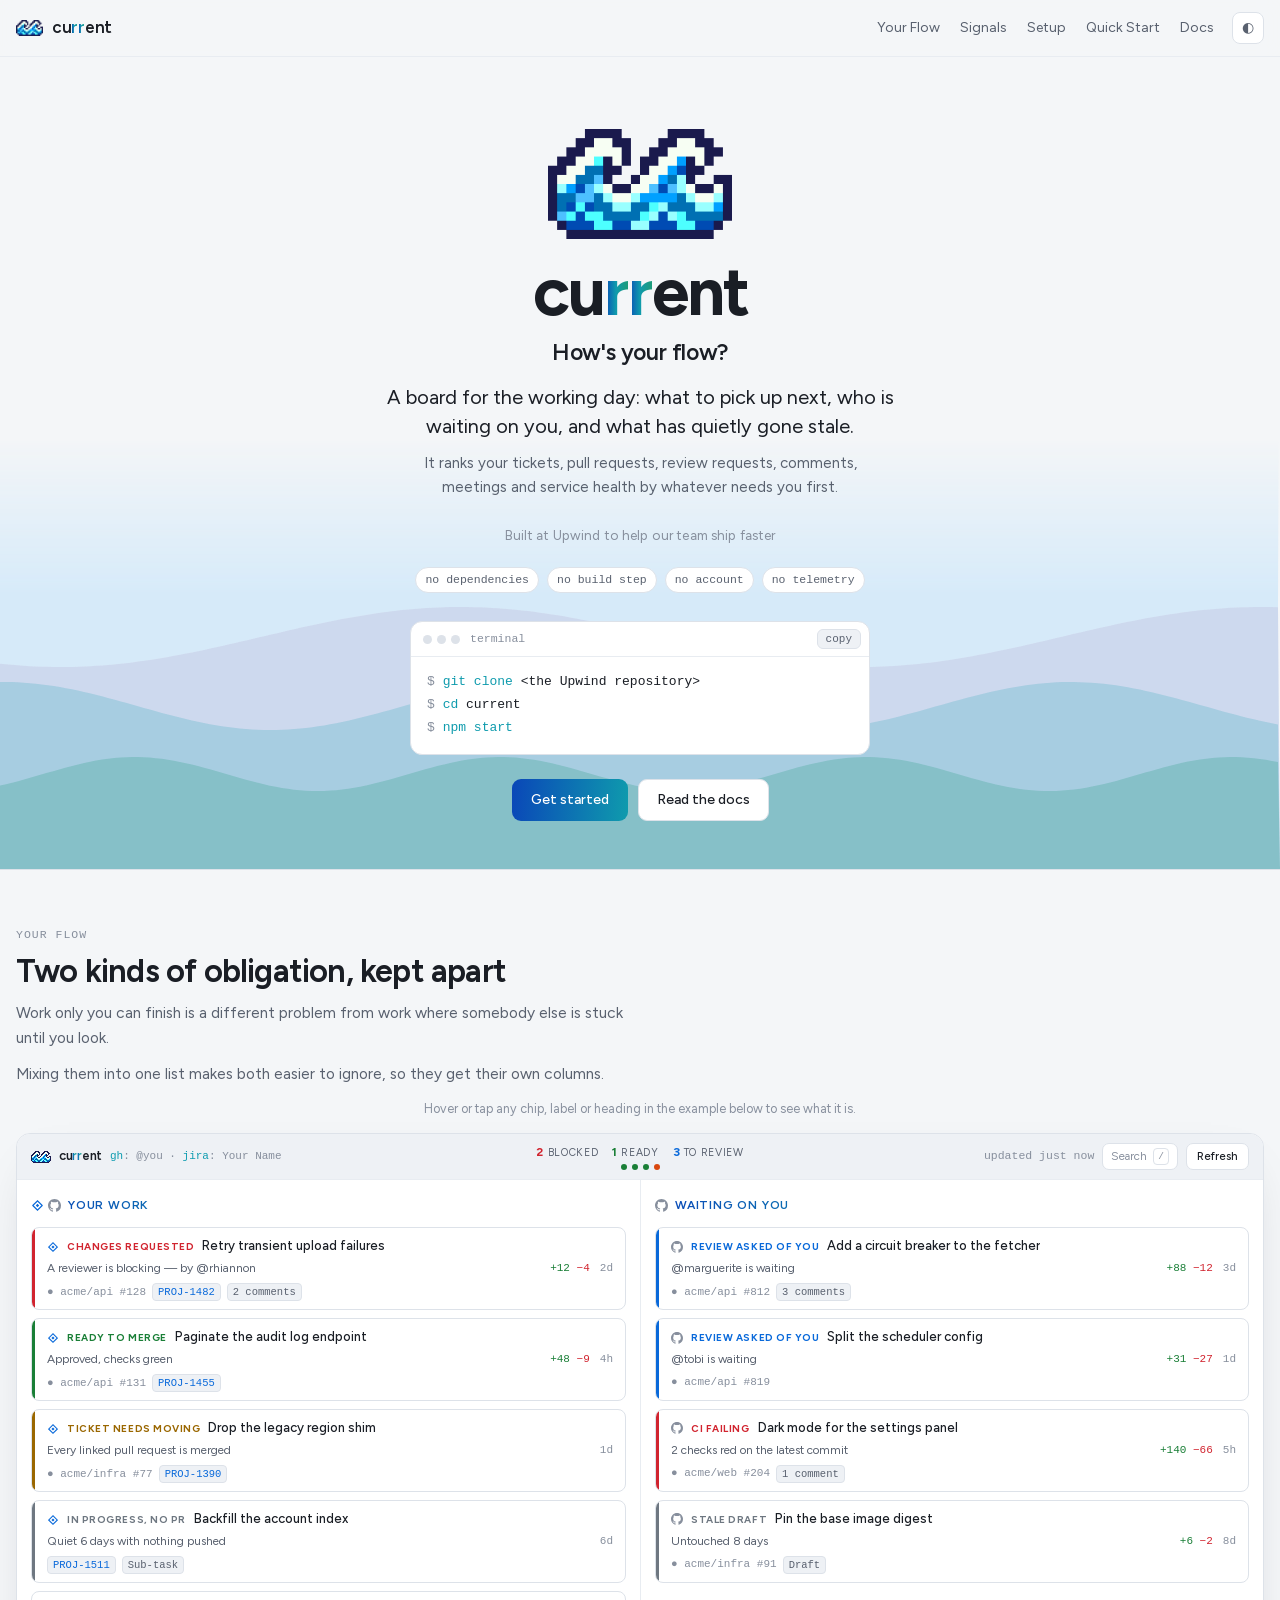
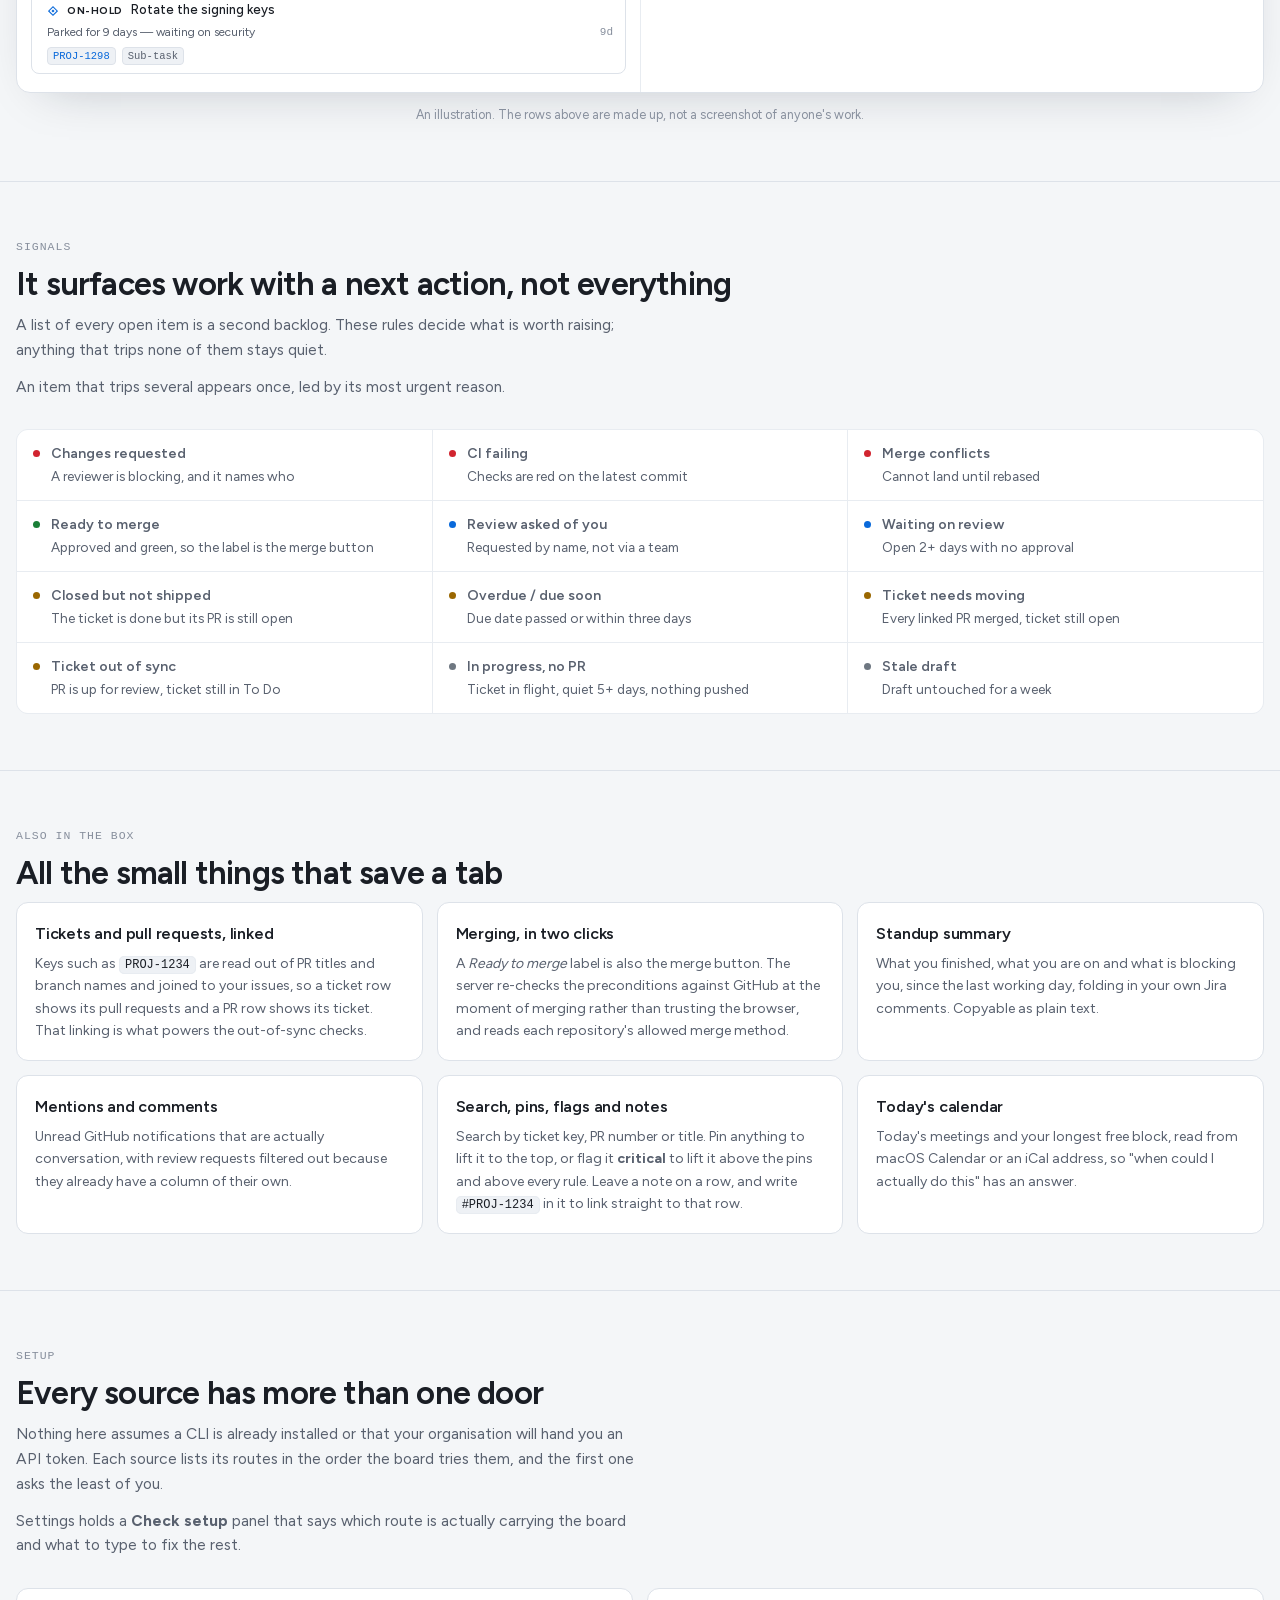
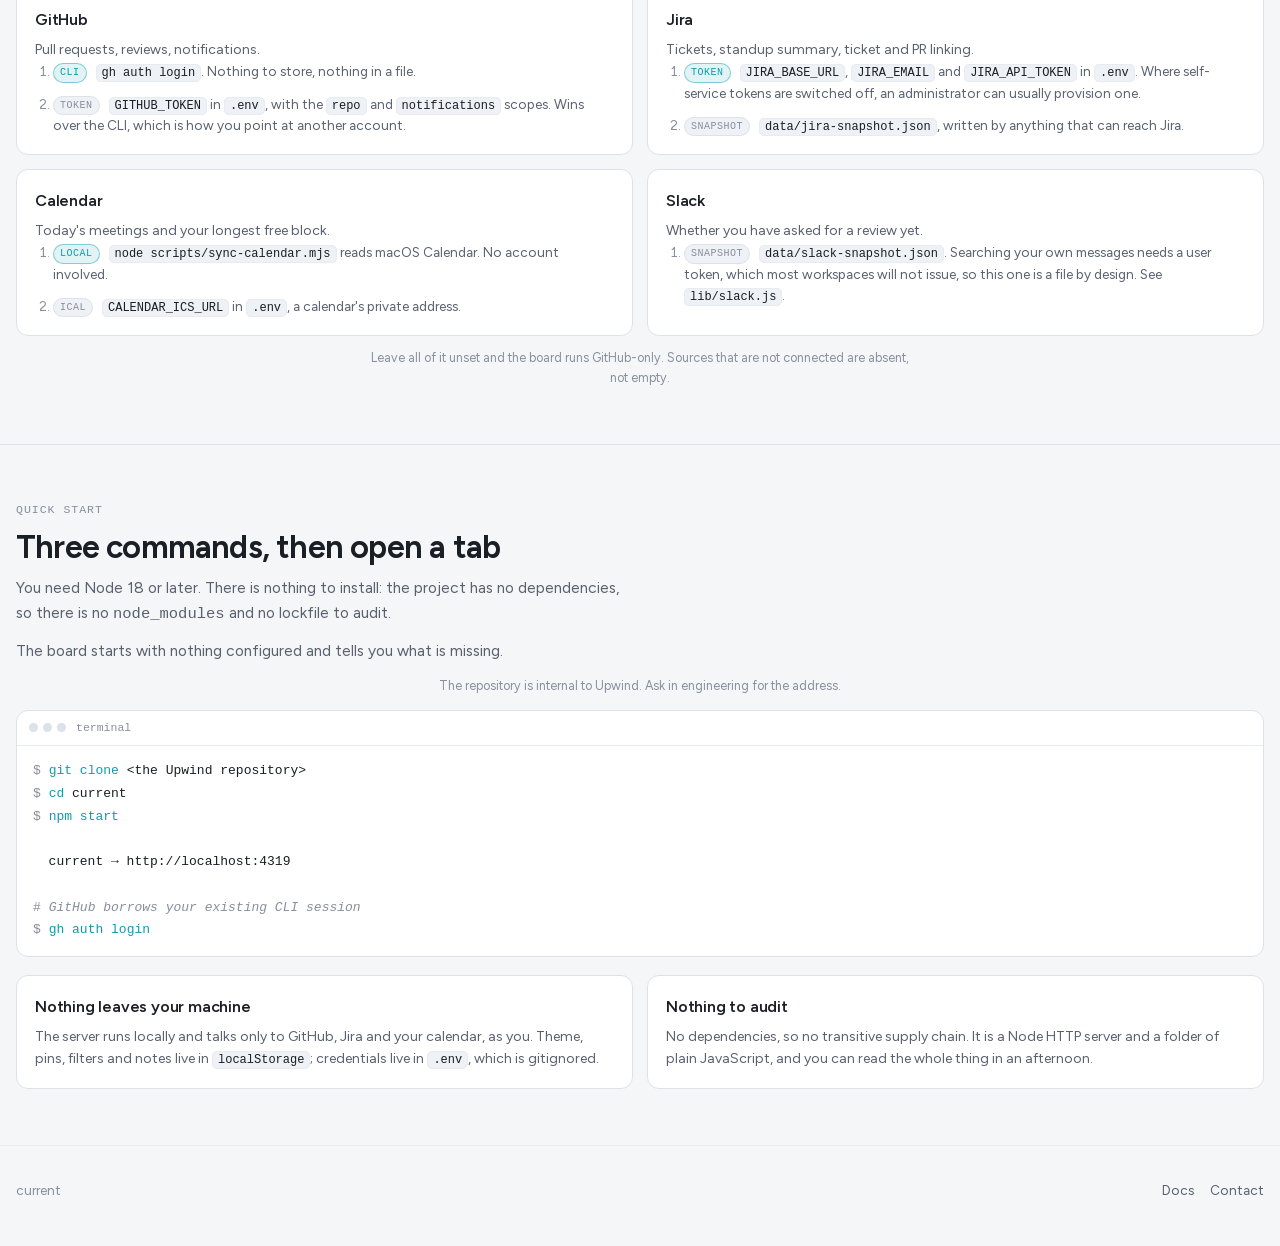
==== commit b88adf81: "Update the published site Snapshot of docs/ from the project repository." ====
--- a/index.html
+++ b/index.html
@@ -99,7 +99,7 @@
             <span>terminal</span>
           </div>
           <button class="copy" id="copy" type="button">copy</button>
-          <pre id="install"><span class="p">$</span> <span class="c">git clone</span> git@github.com:upwindsecurity/engineering-devtools.git
+          <pre id="install"><span class="p">$</span> <span class="c">git clone</span> &lt;the Upwind repository&gt;
 <span class="p">$</span> <span class="c">cd</span> current
 <span class="p">$</span> <span class="c">npm start</span></pre>
         </div>
@@ -458,7 +458,7 @@
             <span class="code-dots"><i></i><i></i><i></i></span>
             <span>terminal</span>
           </div>
-          <pre><span class="p">$</span> <span class="c">git clone</span> git@github.com:upwindsecurity/engineering-devtools.git
+          <pre><span class="p">$</span> <span class="c">git clone</span> &lt;the Upwind repository&gt;
 <span class="p">$</span> <span class="c">cd</span> current
 <span class="p">$</span> <span class="c">npm start</span>
 
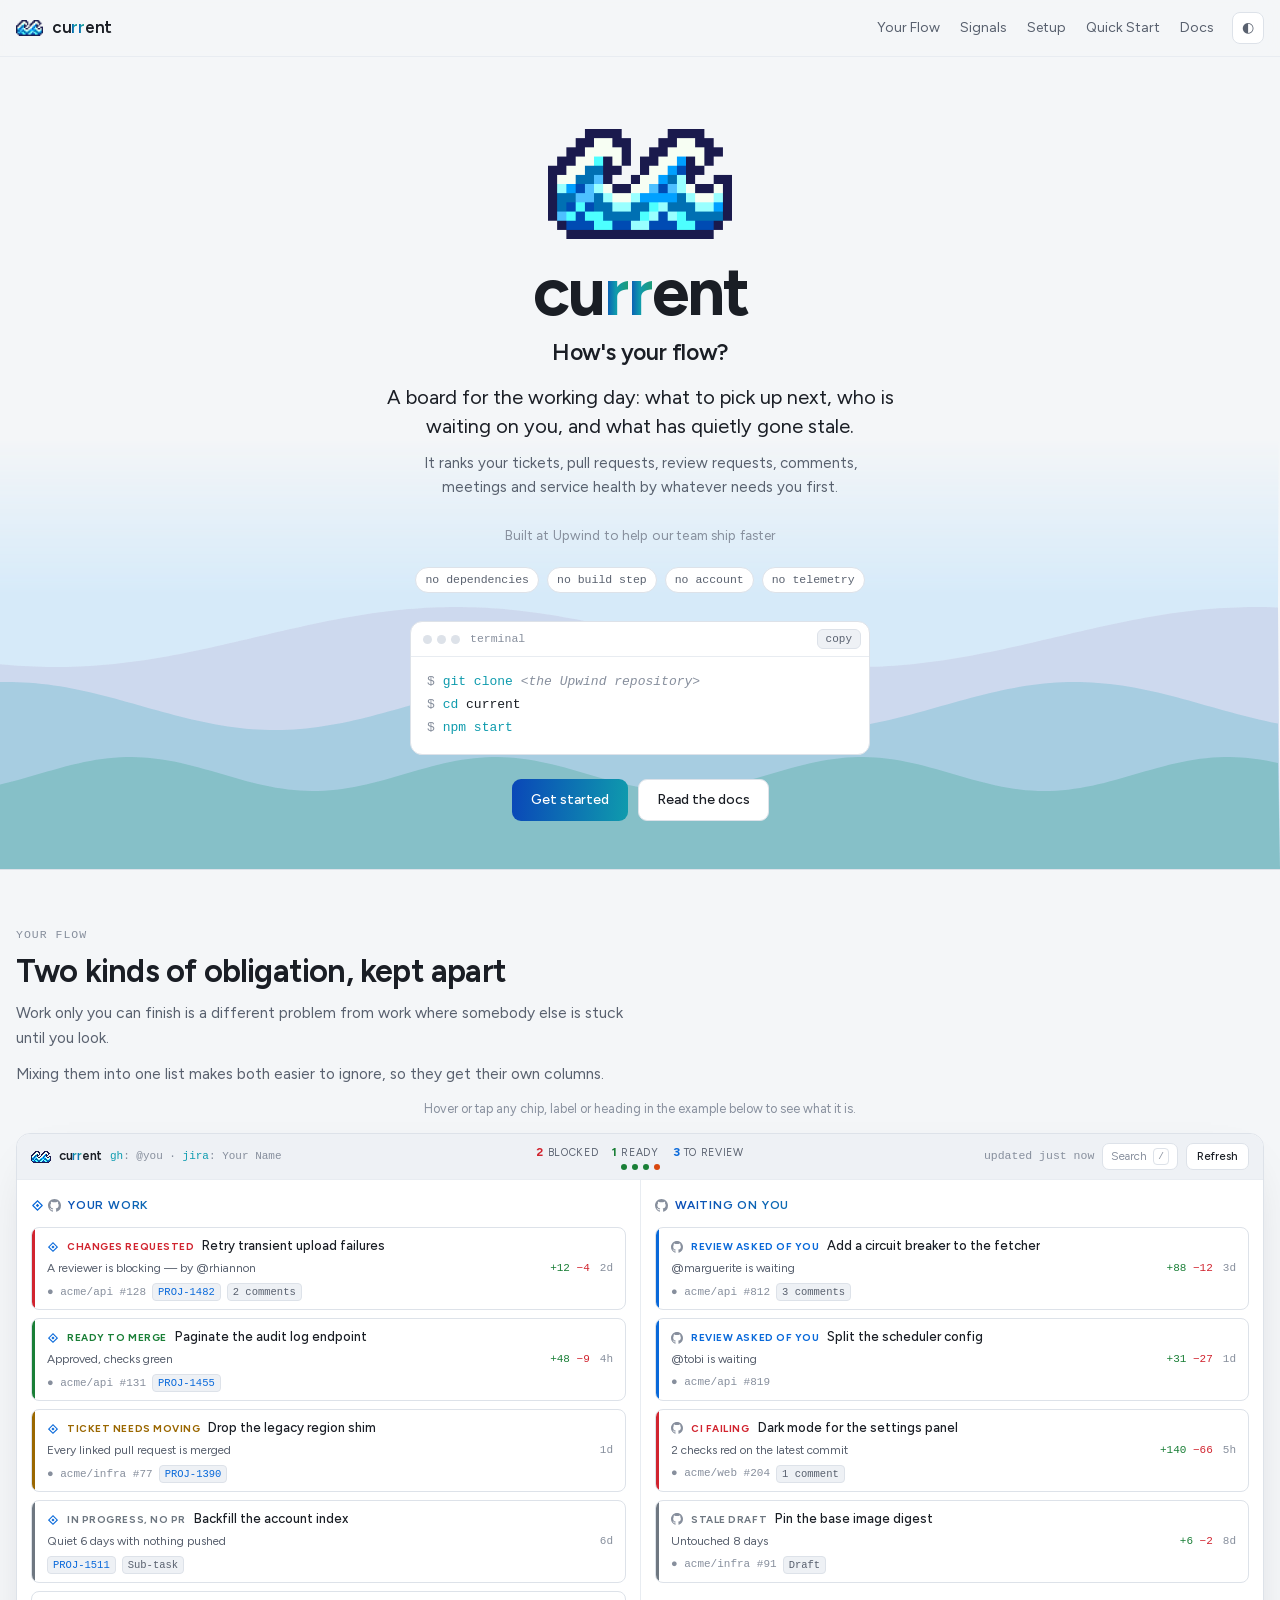
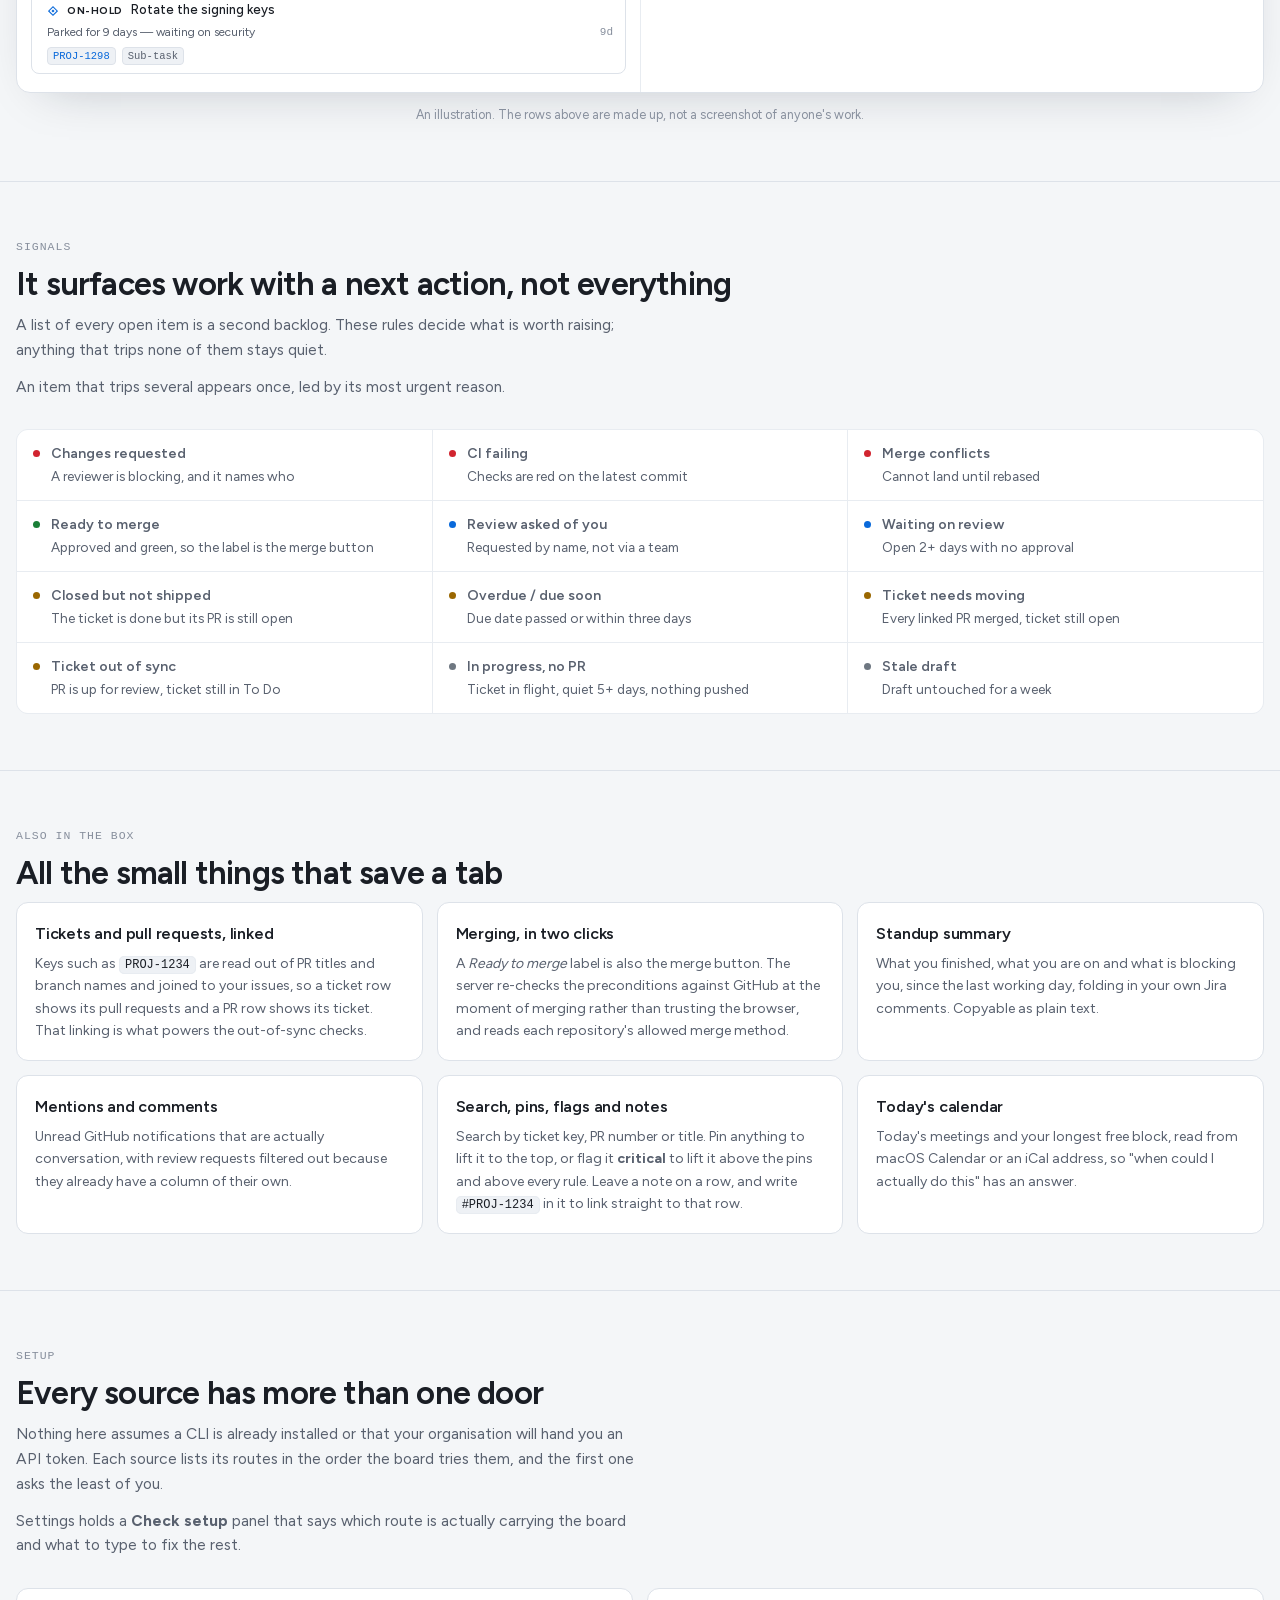
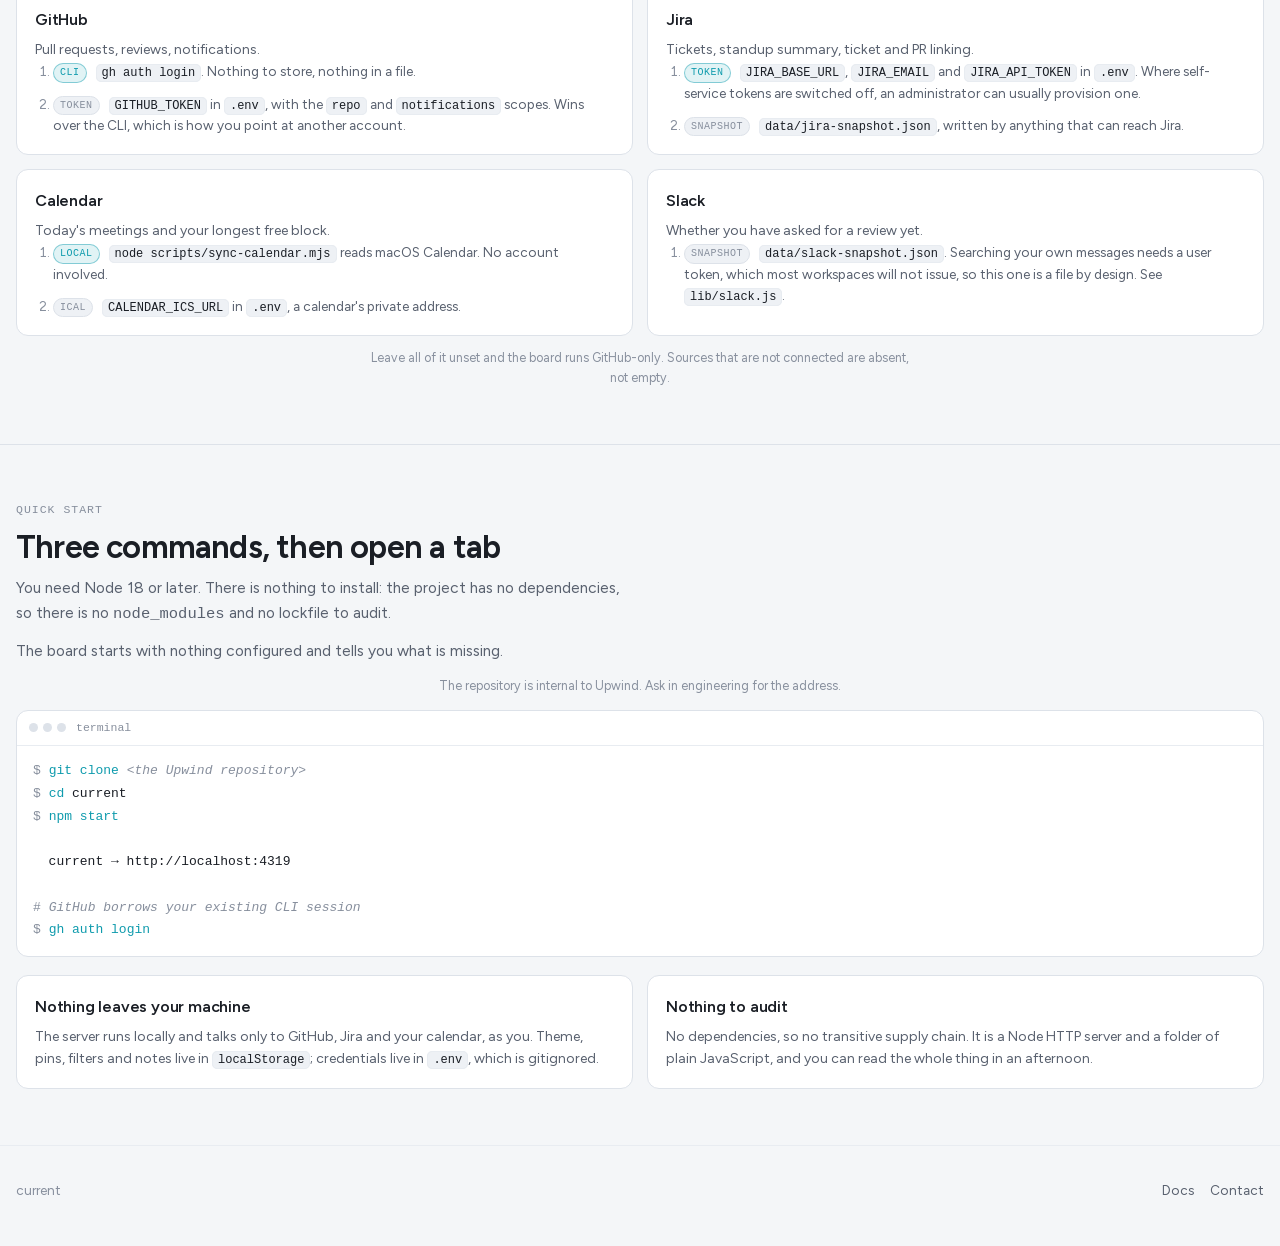
==== commit 2370629b: "Update the published site Snapshot of docs/ from the project repository." ====
--- a/index.html
+++ b/index.html
@@ -99,7 +99,7 @@
             <span>terminal</span>
           </div>
           <button class="copy" id="copy" type="button">copy</button>
-          <pre id="install"><span class="p">$</span> <span class="c">git clone</span> &lt;the Upwind repository&gt;
+          <pre id="install"><span class="p">$</span> <span class="c">git clone</span> <span class="m">&lt;the Upwind repository&gt;</span>
 <span class="p">$</span> <span class="c">cd</span> current
 <span class="p">$</span> <span class="c">npm start</span></pre>
         </div>
@@ -458,7 +458,7 @@
             <span class="code-dots"><i></i><i></i><i></i></span>
             <span>terminal</span>
           </div>
-          <pre><span class="p">$</span> <span class="c">git clone</span> &lt;the Upwind repository&gt;
+          <pre><span class="p">$</span> <span class="c">git clone</span> <span class="m">&lt;the Upwind repository&gt;</span>
 <span class="p">$</span> <span class="c">cd</span> current
 <span class="p">$</span> <span class="c">npm start</span>
 
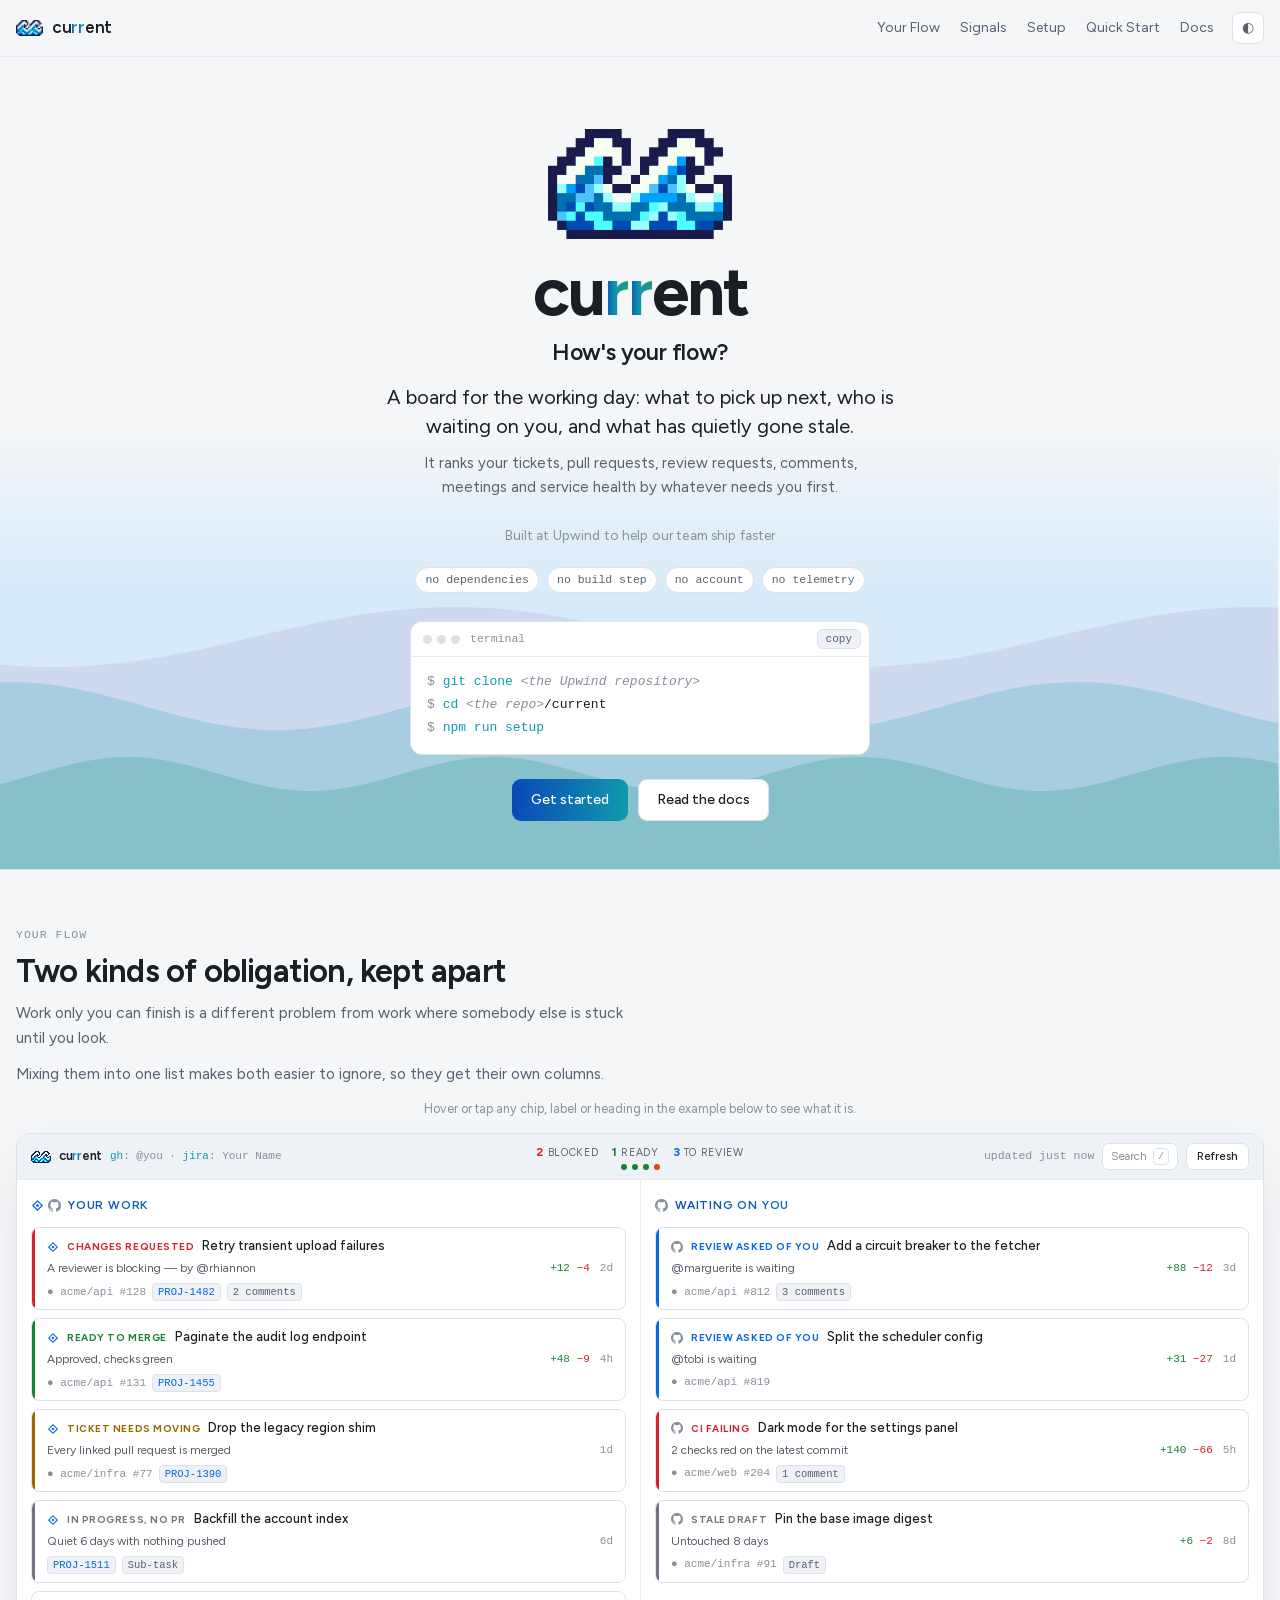
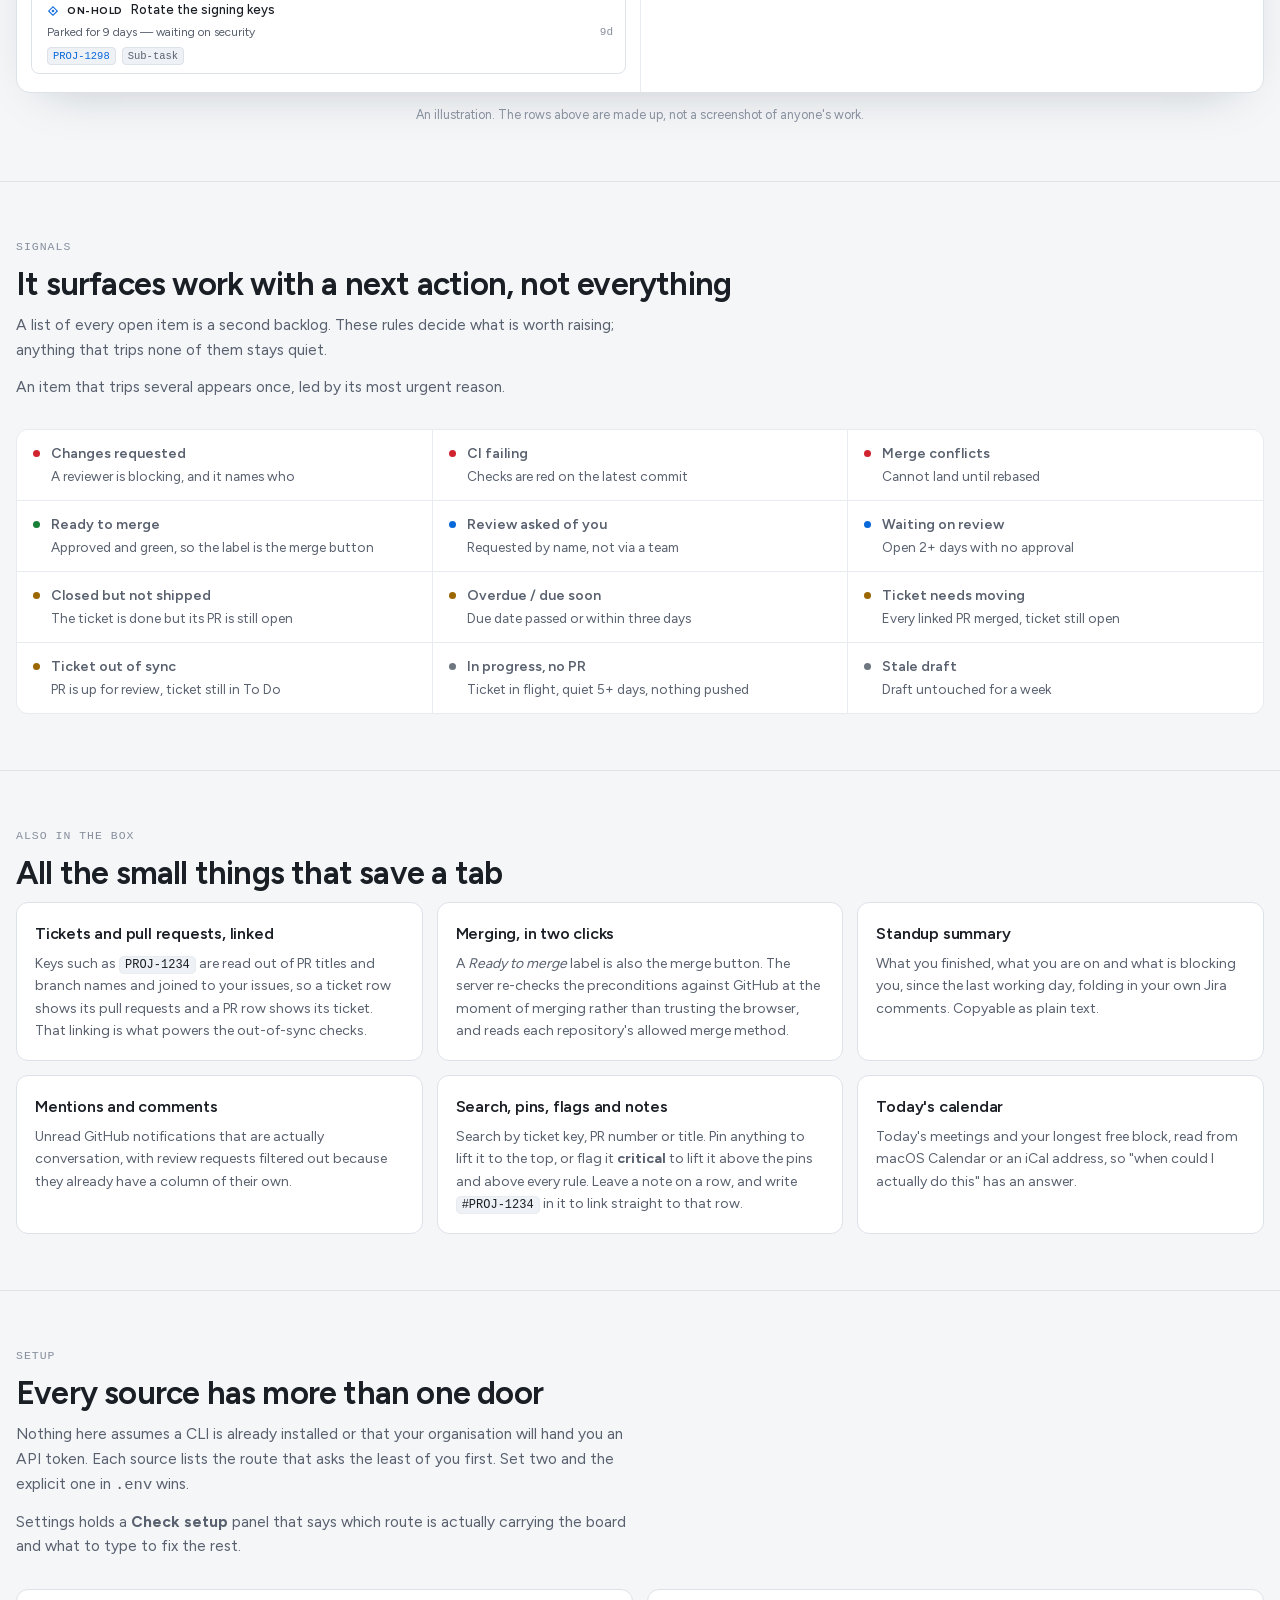
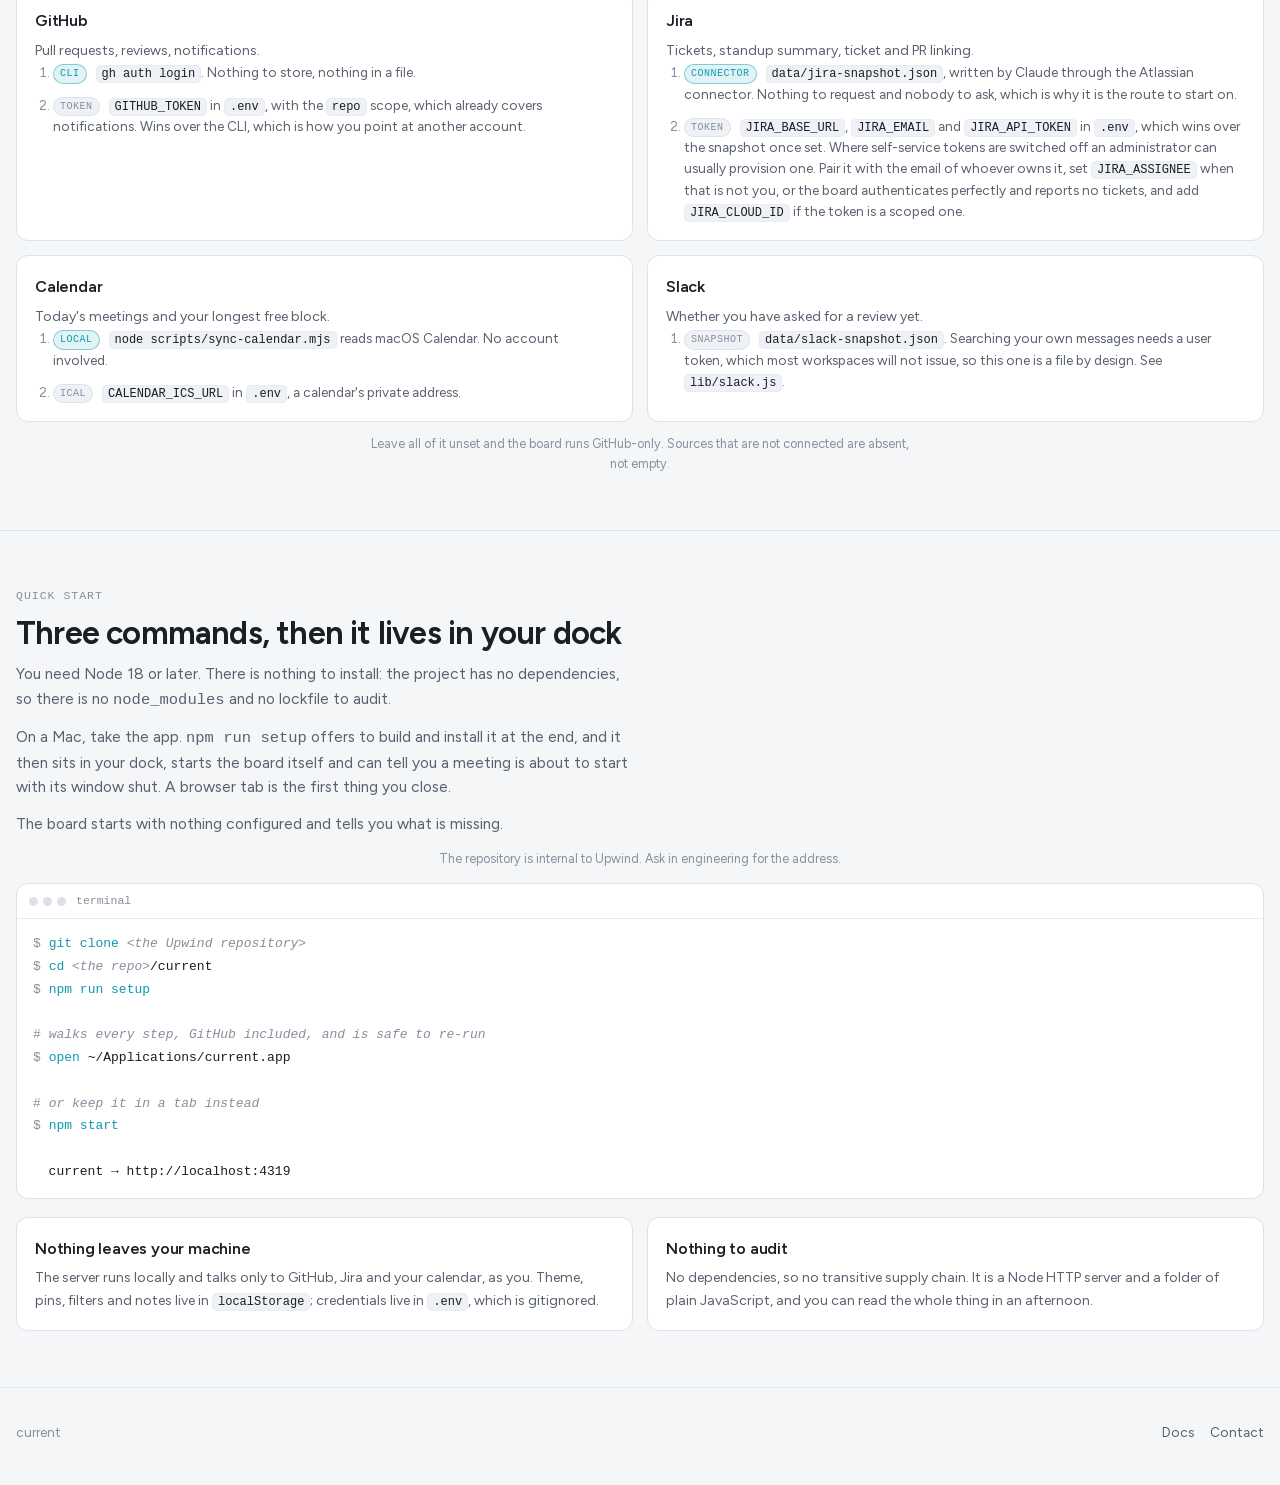
==== commit 6695f1cb: "Correct the setup instructions, and lead with the Mac app The clone could not be followed. `cd curre" ====
--- a/index.html
+++ b/index.html
@@ -100,8 +100,8 @@
           </div>
           <button class="copy" id="copy" type="button">copy</button>
           <pre id="install"><span class="p">$</span> <span class="c">git clone</span> <span class="m">&lt;the Upwind repository&gt;</span>
-<span class="p">$</span> <span class="c">cd</span> current
-<span class="p">$</span> <span class="c">npm start</span></pre>
+<span class="p">$</span> <span class="c">cd</span> <span class="m">&lt;the repo&gt;</span>/current
+<span class="p">$</span> <span class="c">npm run setup</span></pre>
         </div>
 
         <div class="cta">
@@ -355,8 +355,8 @@
         <h2>Every source has more than one door</h2>
         <p class="section-lede">
           Nothing here assumes a CLI is already installed or that your organisation will
-          hand you an API token. Each source lists its routes in the order the board tries
-          them, and the first one asks the least of you.
+          hand you an API token. Each source lists the route that asks the least of you
+          first. Set two and the explicit one in <code>.env</code> wins.
         </p>
         <p class="section-lede">
           Settings holds a
@@ -375,9 +375,9 @@
               </li>
               <li>
                 <span class="tag">Token</span>
-                <code>GITHUB_TOKEN</code> in <code>.env</code>, with the <code>repo</code> and
-                <code>notifications</code> scopes. Wins over the CLI, which is how you point
-                at another account.
+                <code>GITHUB_TOKEN</code> in <code>.env</code>, with the <code>repo</code>
+                scope, which already covers notifications. Wins over the CLI, which is how
+                you point at another account.
               </li>
             </ol>
           </div>
@@ -387,14 +387,20 @@
             <p class="card-note">Tickets, standup summary, ticket and PR linking.</p>
             <ol class="routes">
               <li>
-                <span class="tag best">Token</span>
-                <code>JIRA_BASE_URL</code>, <code>JIRA_EMAIL</code> and
-                <code>JIRA_API_TOKEN</code> in <code>.env</code>. Where self-service tokens
-                are switched off, an administrator can usually provision one.
+                <span class="tag best">Connector</span>
+                <code>data/jira-snapshot.json</code>, written by Claude through the Atlassian
+                connector. Nothing to request and nobody to ask, which is why it is the
+                route to start on.
               </li>
               <li>
-                <span class="tag">Snapshot</span>
-                <code>data/jira-snapshot.json</code>, written by anything that can reach Jira.
+                <span class="tag">Token</span>
+                <code>JIRA_BASE_URL</code>, <code>JIRA_EMAIL</code> and
+                <code>JIRA_API_TOKEN</code> in <code>.env</code>, which wins over the
+                snapshot once set. Where self-service tokens are switched off an
+                administrator can usually provision one. Pair it with the email of whoever
+                owns it, set <code>JIRA_ASSIGNEE</code> when that is not you, or the board
+                authenticates perfectly and reports no tickets, and add
+                <code>JIRA_CLOUD_ID</code> if the token is a scoped one.
               </li>
             </ol>
           </div>
@@ -440,10 +446,16 @@
     <section id="start">
       <div class="wrap">
         <p class="eyebrow">Quick start</p>
-        <h2>Three commands, then open a tab</h2>
+        <h2>Three commands, then it lives in your dock</h2>
         <p class="section-lede">
           You need Node 18 or later. There is nothing to install: the project has no
           dependencies, so there is no <code>node_modules</code> and no lockfile to audit.
+        </p>
+        <p class="section-lede">
+          On a Mac, take the app. <code>npm run setup</code> offers to build and install it
+          at the end, and it then sits in your dock, starts the board itself and can tell
+          you a meeting is about to start with its window shut. A browser tab is the first
+          thing you close.
         </p>
         <p class="section-lede">
           The board starts with nothing configured and tells you what is missing.
@@ -459,13 +471,16 @@
             <span>terminal</span>
           </div>
           <pre><span class="p">$</span> <span class="c">git clone</span> <span class="m">&lt;the Upwind repository&gt;</span>
-<span class="p">$</span> <span class="c">cd</span> current
+<span class="p">$</span> <span class="c">cd</span> <span class="m">&lt;the repo&gt;</span>/current
+<span class="p">$</span> <span class="c">npm run setup</span>
+
+<span class="p">#</span> <span class="m">walks every step, GitHub included, and is safe to re-run</span>
+<span class="p">$</span> <span class="c">open</span> ~/Applications/current.app
+
+<span class="p">#</span> <span class="m">or keep it in a tab instead</span>
 <span class="p">$</span> <span class="c">npm start</span>
 
-  current → http://localhost:4319
-
-<span class="p">#</span> <span class="m">GitHub borrows your existing CLI session</span>
-<span class="p">$</span> <span class="c">gh auth login</span></pre>
+  current → http://localhost:4319</pre>
         </div>
 
         <div class="cards">
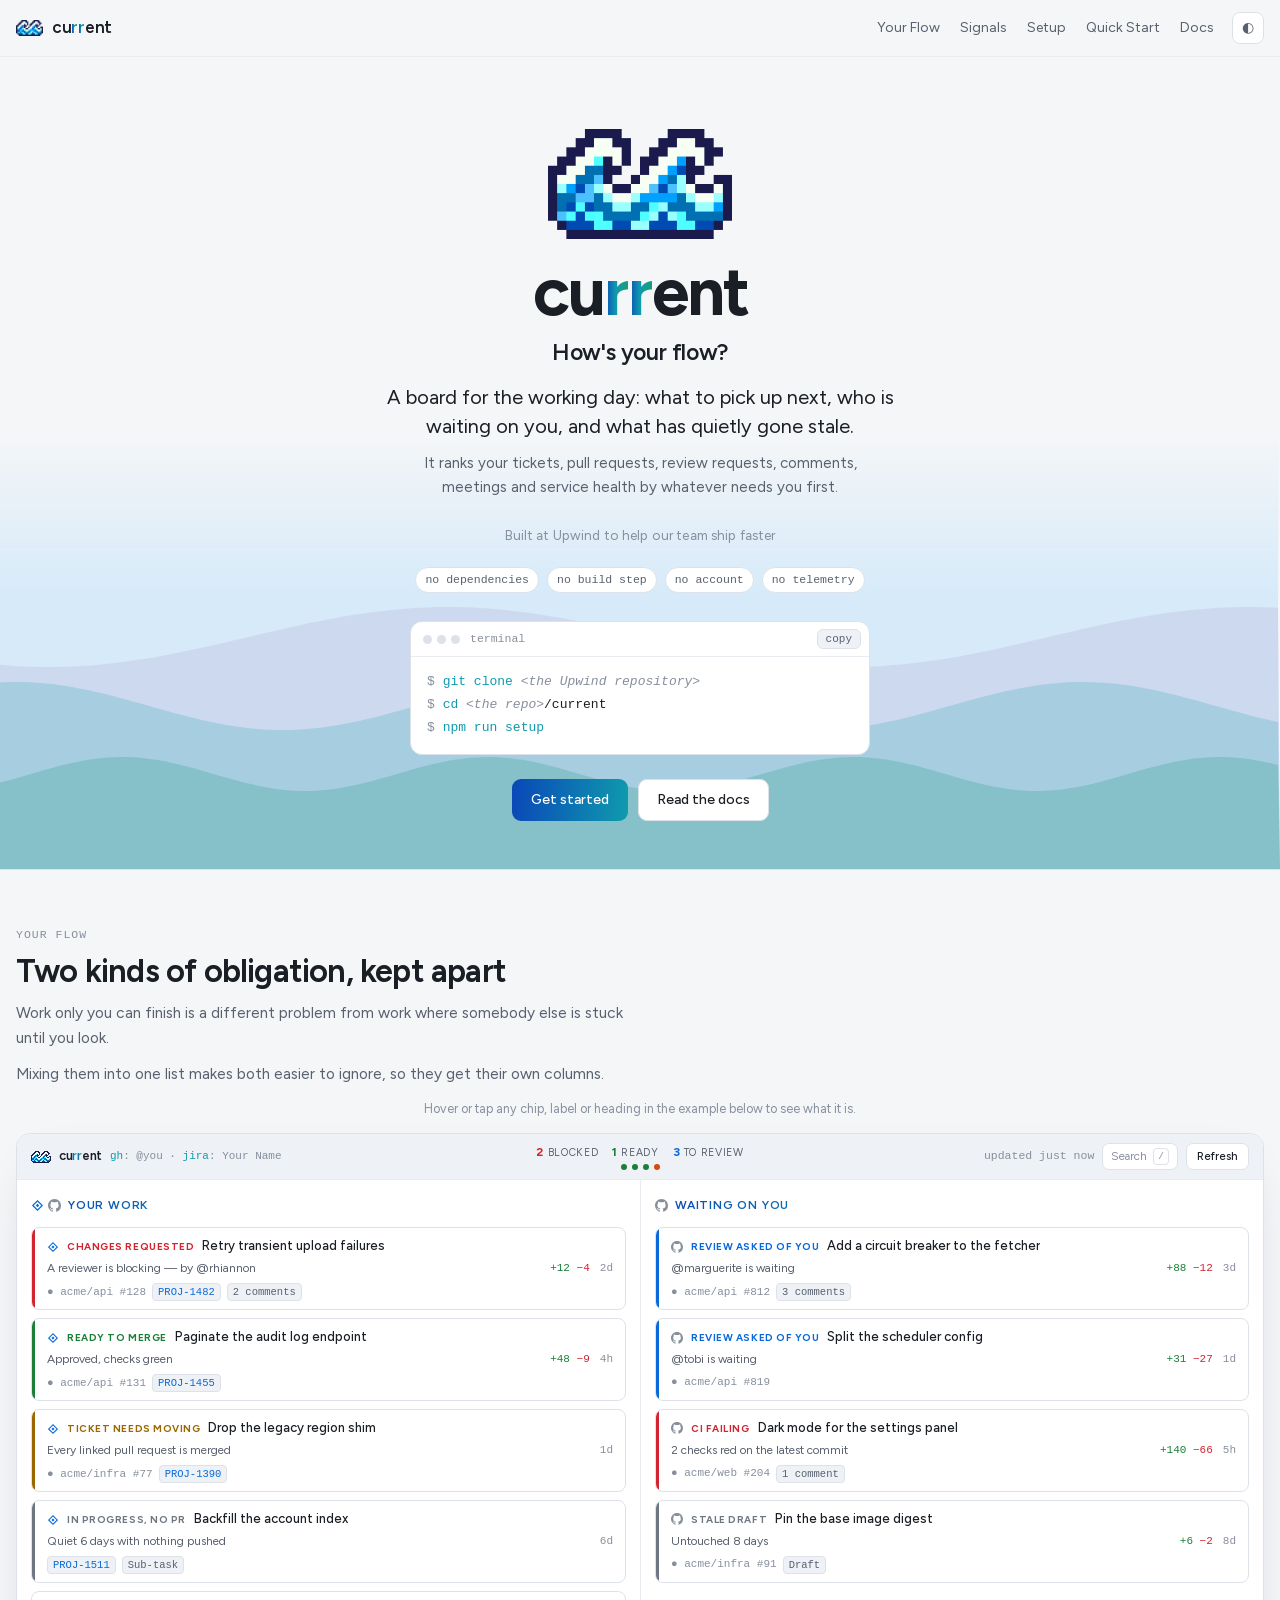
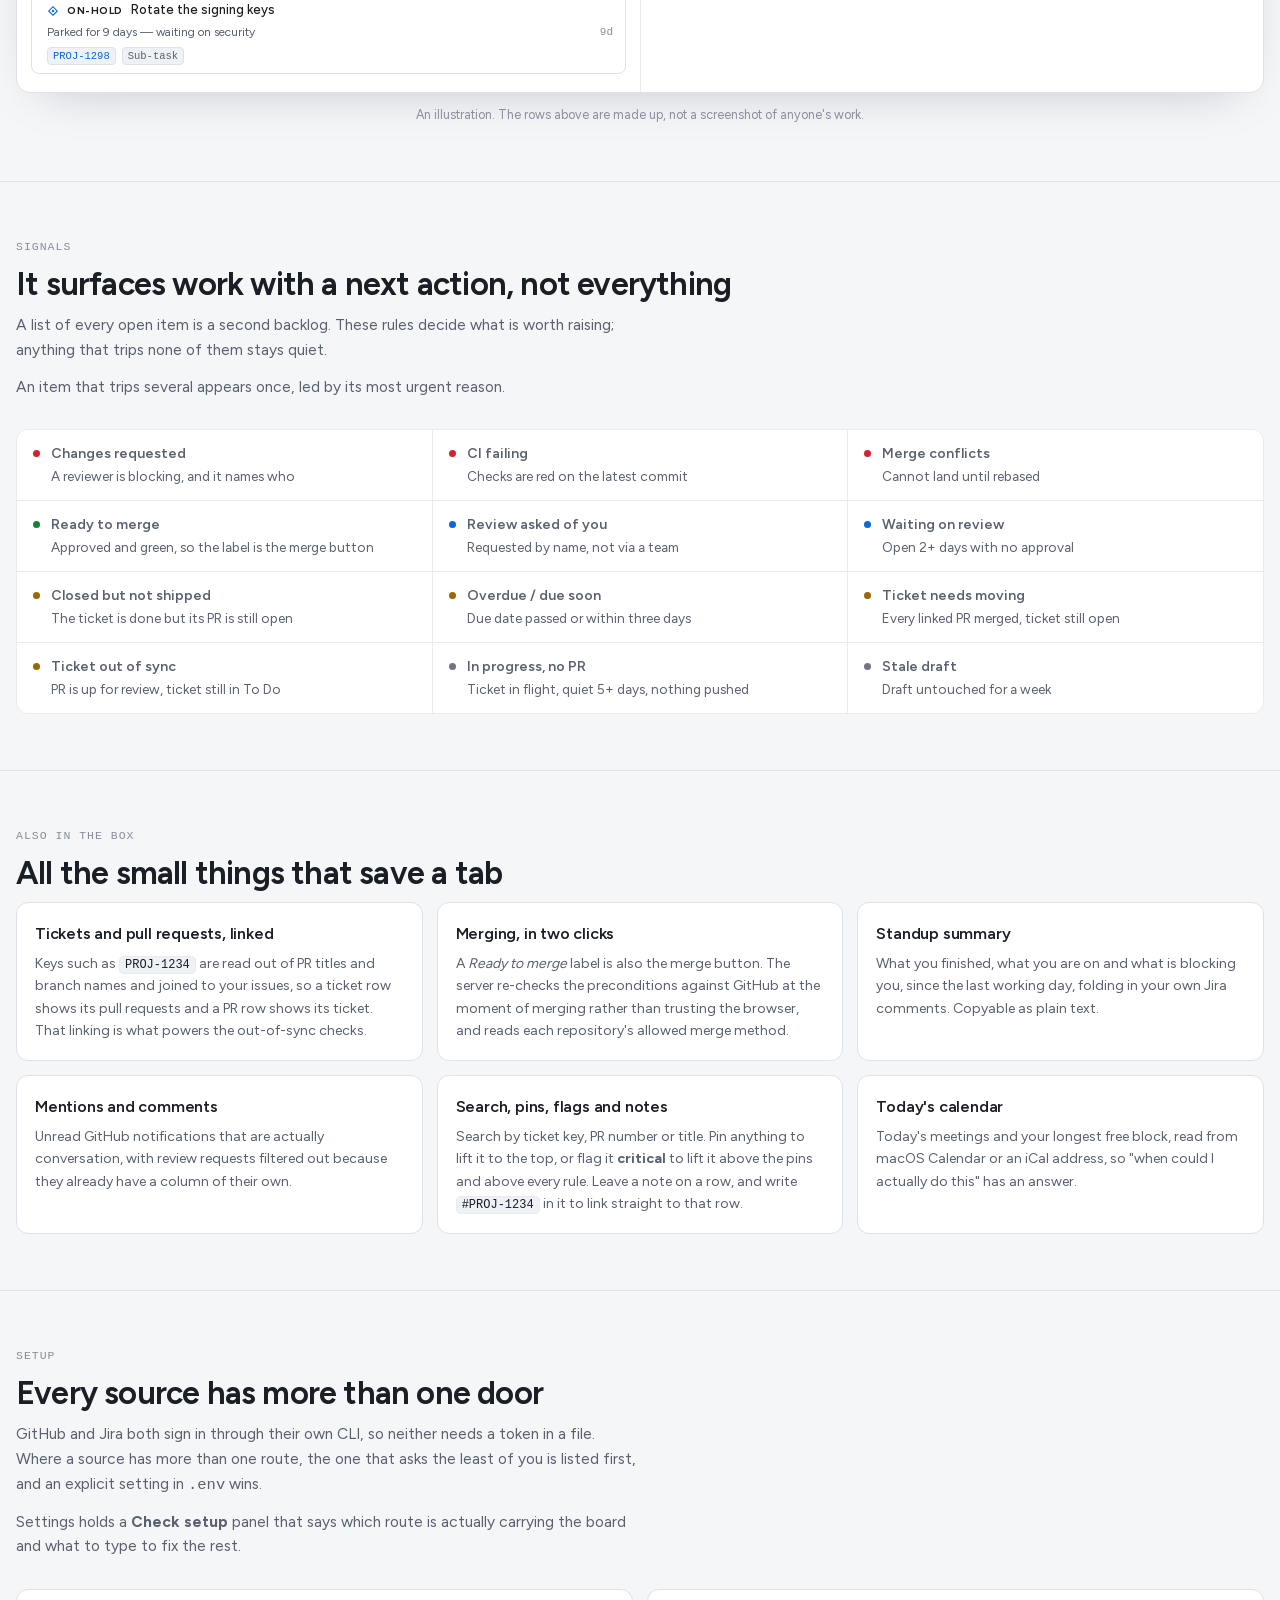
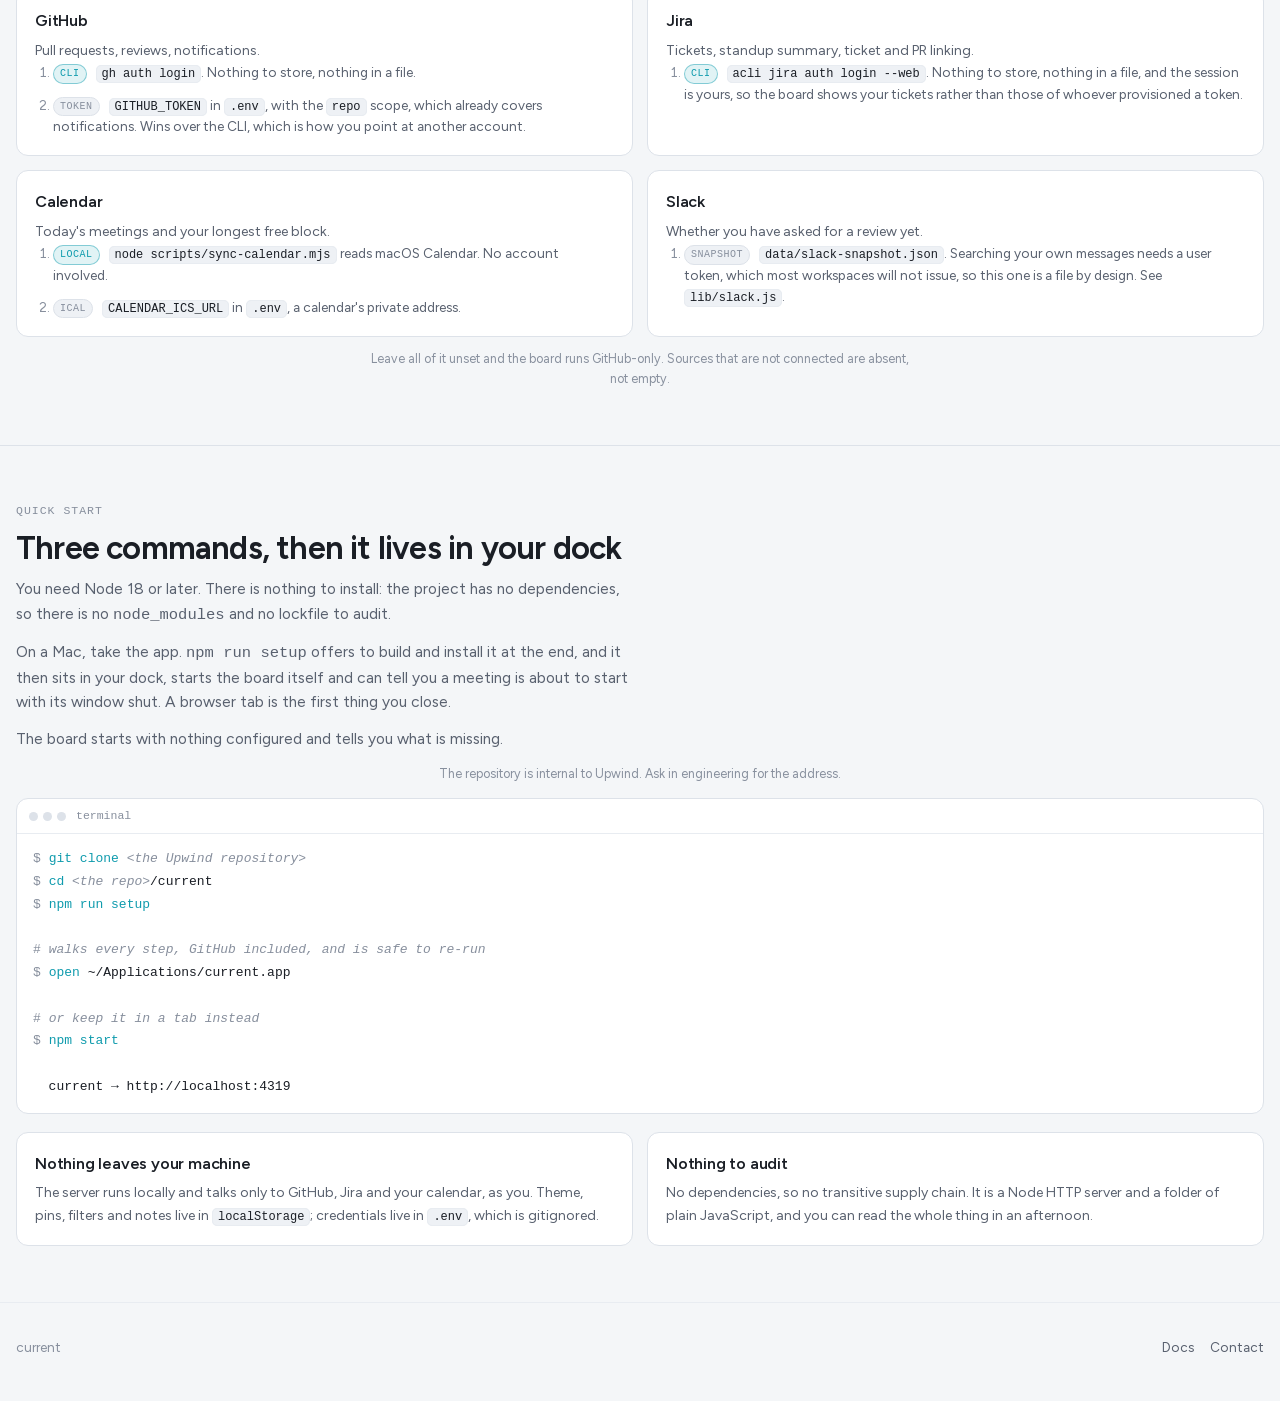
==== commit e26d0b81: "Jira is the Atlassian CLI now acli was approved company-wide, so the two routes collapse into one th" ====
--- a/index.html
+++ b/index.html
@@ -354,9 +354,9 @@
         <p class="eyebrow">Setup</p>
         <h2>Every source has more than one door</h2>
         <p class="section-lede">
-          Nothing here assumes a CLI is already installed or that your organisation will
-          hand you an API token. Each source lists the route that asks the least of you
-          first. Set two and the explicit one in <code>.env</code> wins.
+          GitHub and Jira both sign in through their own CLI, so neither needs a token in
+          a file. Where a source has more than one route, the one that asks the least of
+          you is listed first, and an explicit setting in <code>.env</code> wins.
         </p>
         <p class="section-lede">
           Settings holds a
@@ -387,20 +387,10 @@
             <p class="card-note">Tickets, standup summary, ticket and PR linking.</p>
             <ol class="routes">
               <li>
-                <span class="tag best">Connector</span>
-                <code>data/jira-snapshot.json</code>, written by Claude through the Atlassian
-                connector. Nothing to request and nobody to ask, which is why it is the
-                route to start on.
-              </li>
-              <li>
-                <span class="tag">Token</span>
-                <code>JIRA_BASE_URL</code>, <code>JIRA_EMAIL</code> and
-                <code>JIRA_API_TOKEN</code> in <code>.env</code>, which wins over the
-                snapshot once set. Where self-service tokens are switched off an
-                administrator can usually provision one. Pair it with the email of whoever
-                owns it, set <code>JIRA_ASSIGNEE</code> when that is not you, or the board
-                authenticates perfectly and reports no tickets, and add
-                <code>JIRA_CLOUD_ID</code> if the token is a scoped one.
+                <span class="tag best">CLI</span>
+                <code>acli jira auth login --web</code>. Nothing to store, nothing in a
+                file, and the session is yours, so the board shows your tickets rather than
+                those of whoever provisioned a token.
               </li>
             </ol>
           </div>
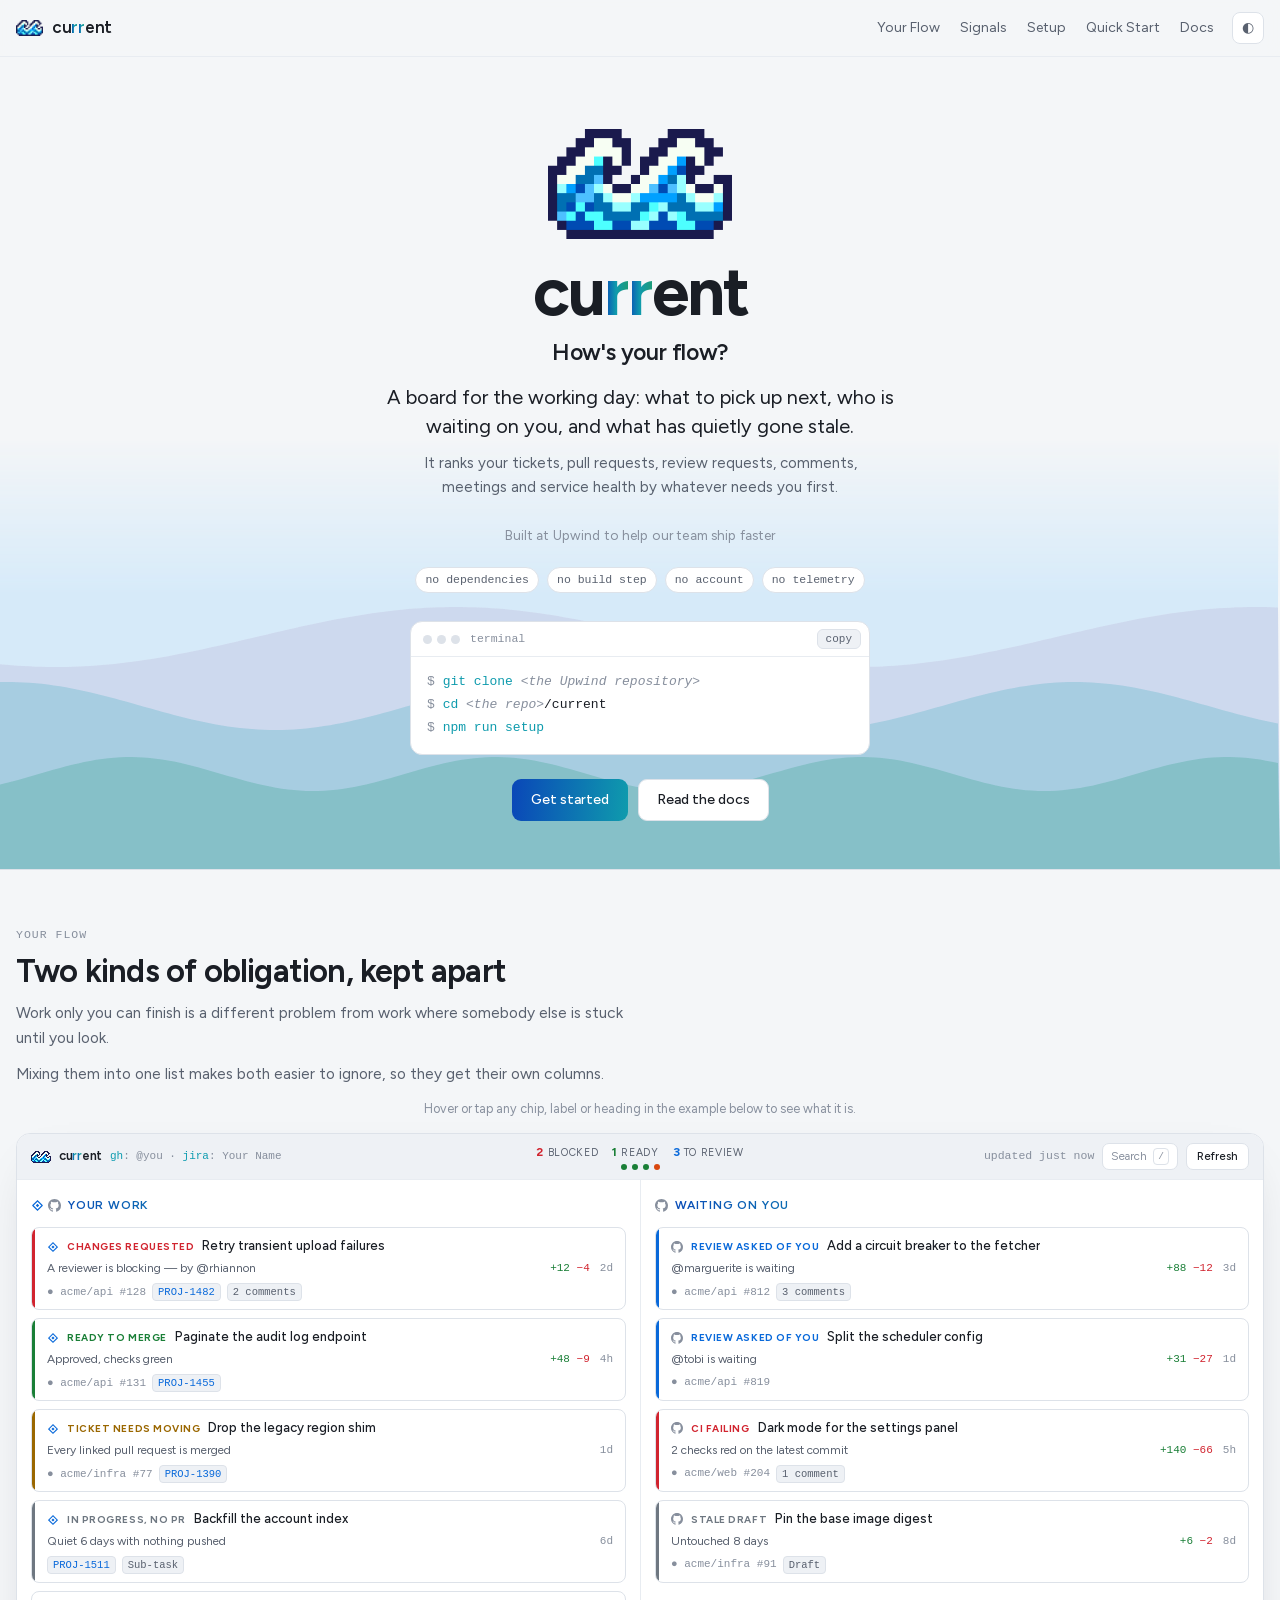
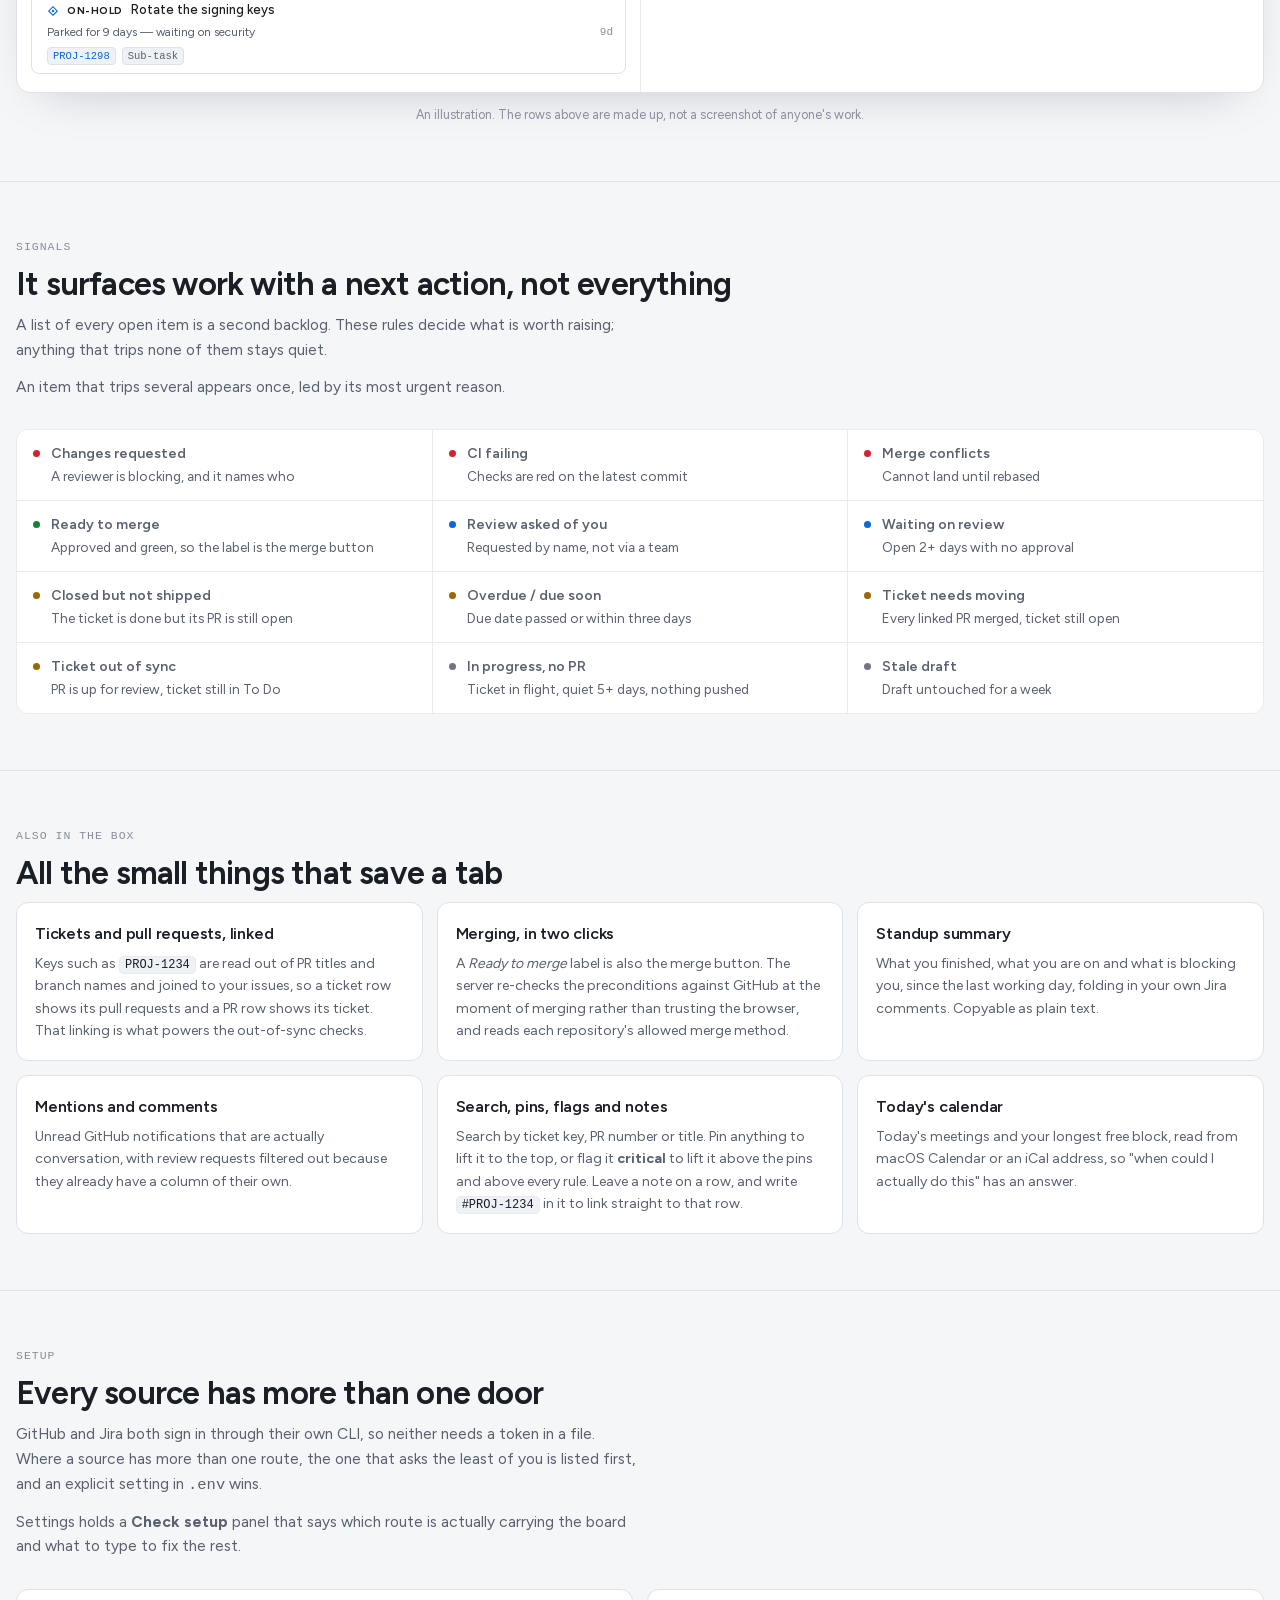
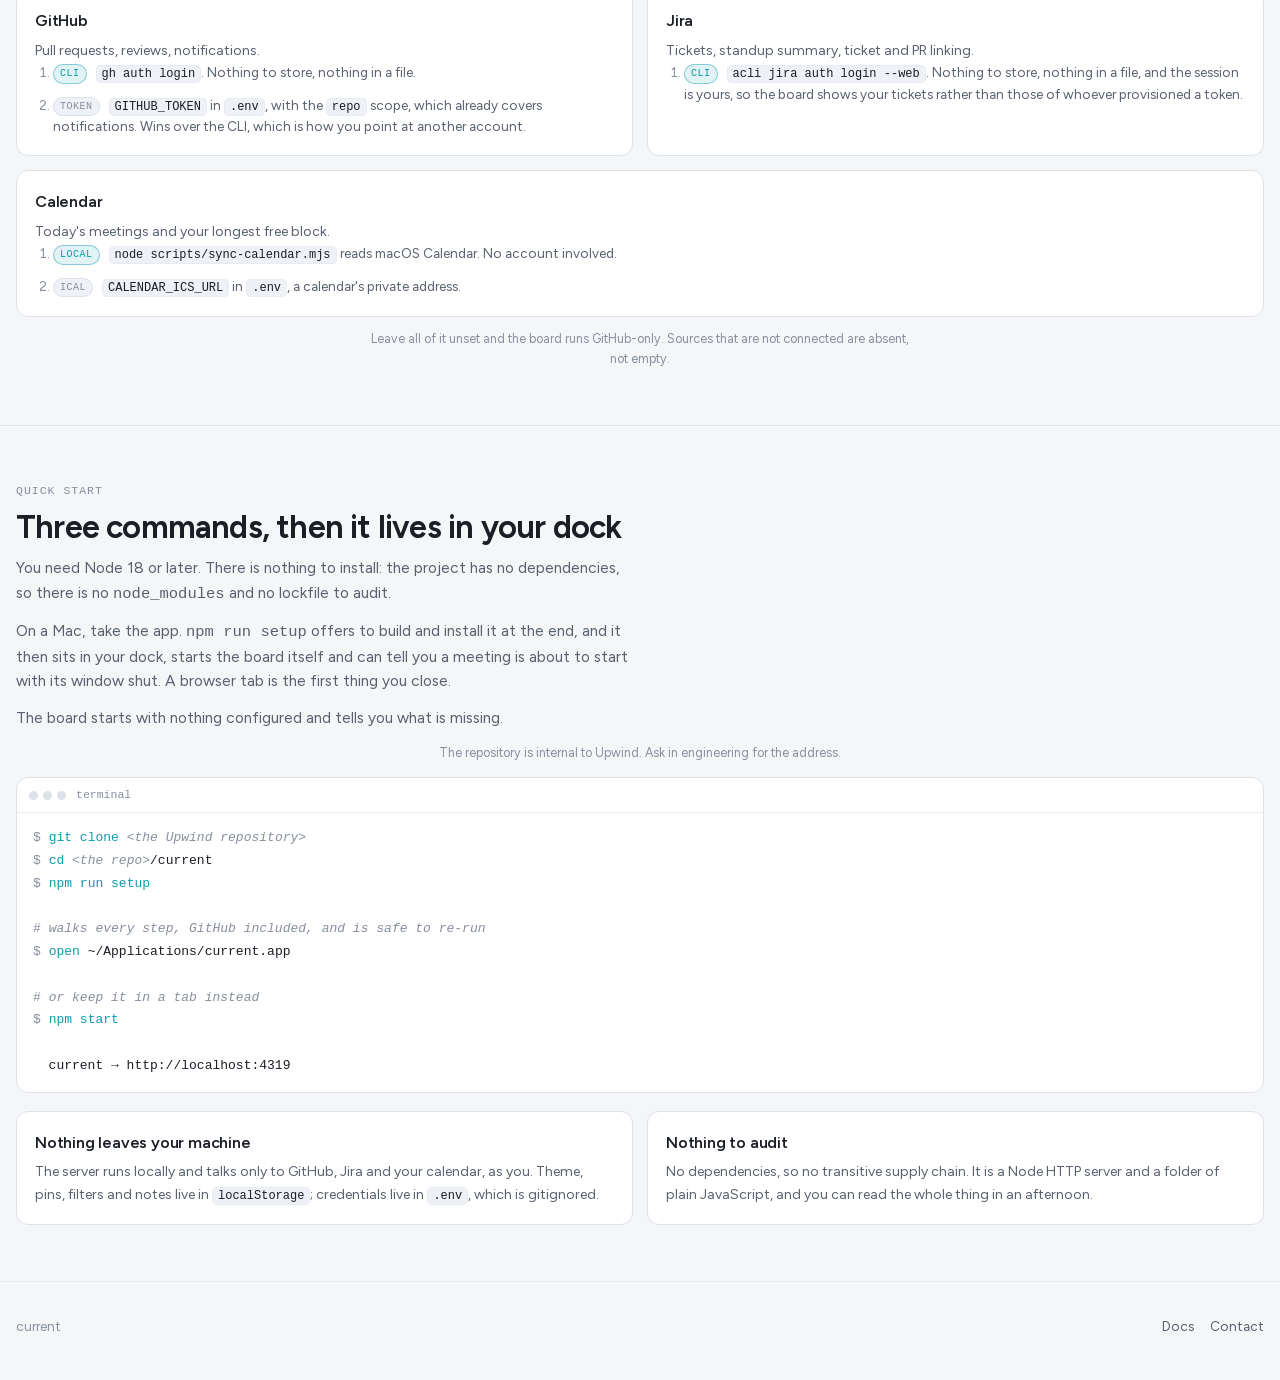
==== commit 44e39633: "Remove the Slack source It could only ever be fed by hand. Finding your own messages needs search.me" ====
--- a/index.html
+++ b/index.html
@@ -155,7 +155,7 @@
                 <span data-tip="Approved and green, waiting only for someone to press merge."><b class="n-ready">1</b> ready</span>
                 <span data-tip="Pull requests where someone else is blocked until you review."><b class="n-review">3</b> to review</span>
               </span>
-              <span class="pbar-dots" data-tip="GitHub, Jira, Slack and Claude. A degraded one makes this board look broken through no fault of its own, so it says so.">
+              <span class="pbar-dots" data-tip="GitHub, Jira, Rovo, Claude and Slack. A degraded one makes this board look broken through no fault of its own, so it says so.">
                 <i class="pdot"></i><i class="pdot"></i><i class="pdot"></i><i class="pdot warn"></i>
               </span>
             </span>
@@ -412,18 +412,6 @@
             </ol>
           </div>
 
-          <div class="card">
-            <h3>Slack</h3>
-            <p class="card-note">Whether you have asked for a review yet.</p>
-            <ol class="routes">
-              <li>
-                <span class="tag">Snapshot</span>
-                <code>data/slack-snapshot.json</code>. Searching your own messages needs a
-                user token, which most workspaces will not issue, so this one is a file by
-                design. See <code>lib/slack.js</code>.
-              </li>
-            </ol>
-          </div>
         </div>
 
         <p class="preview-note">
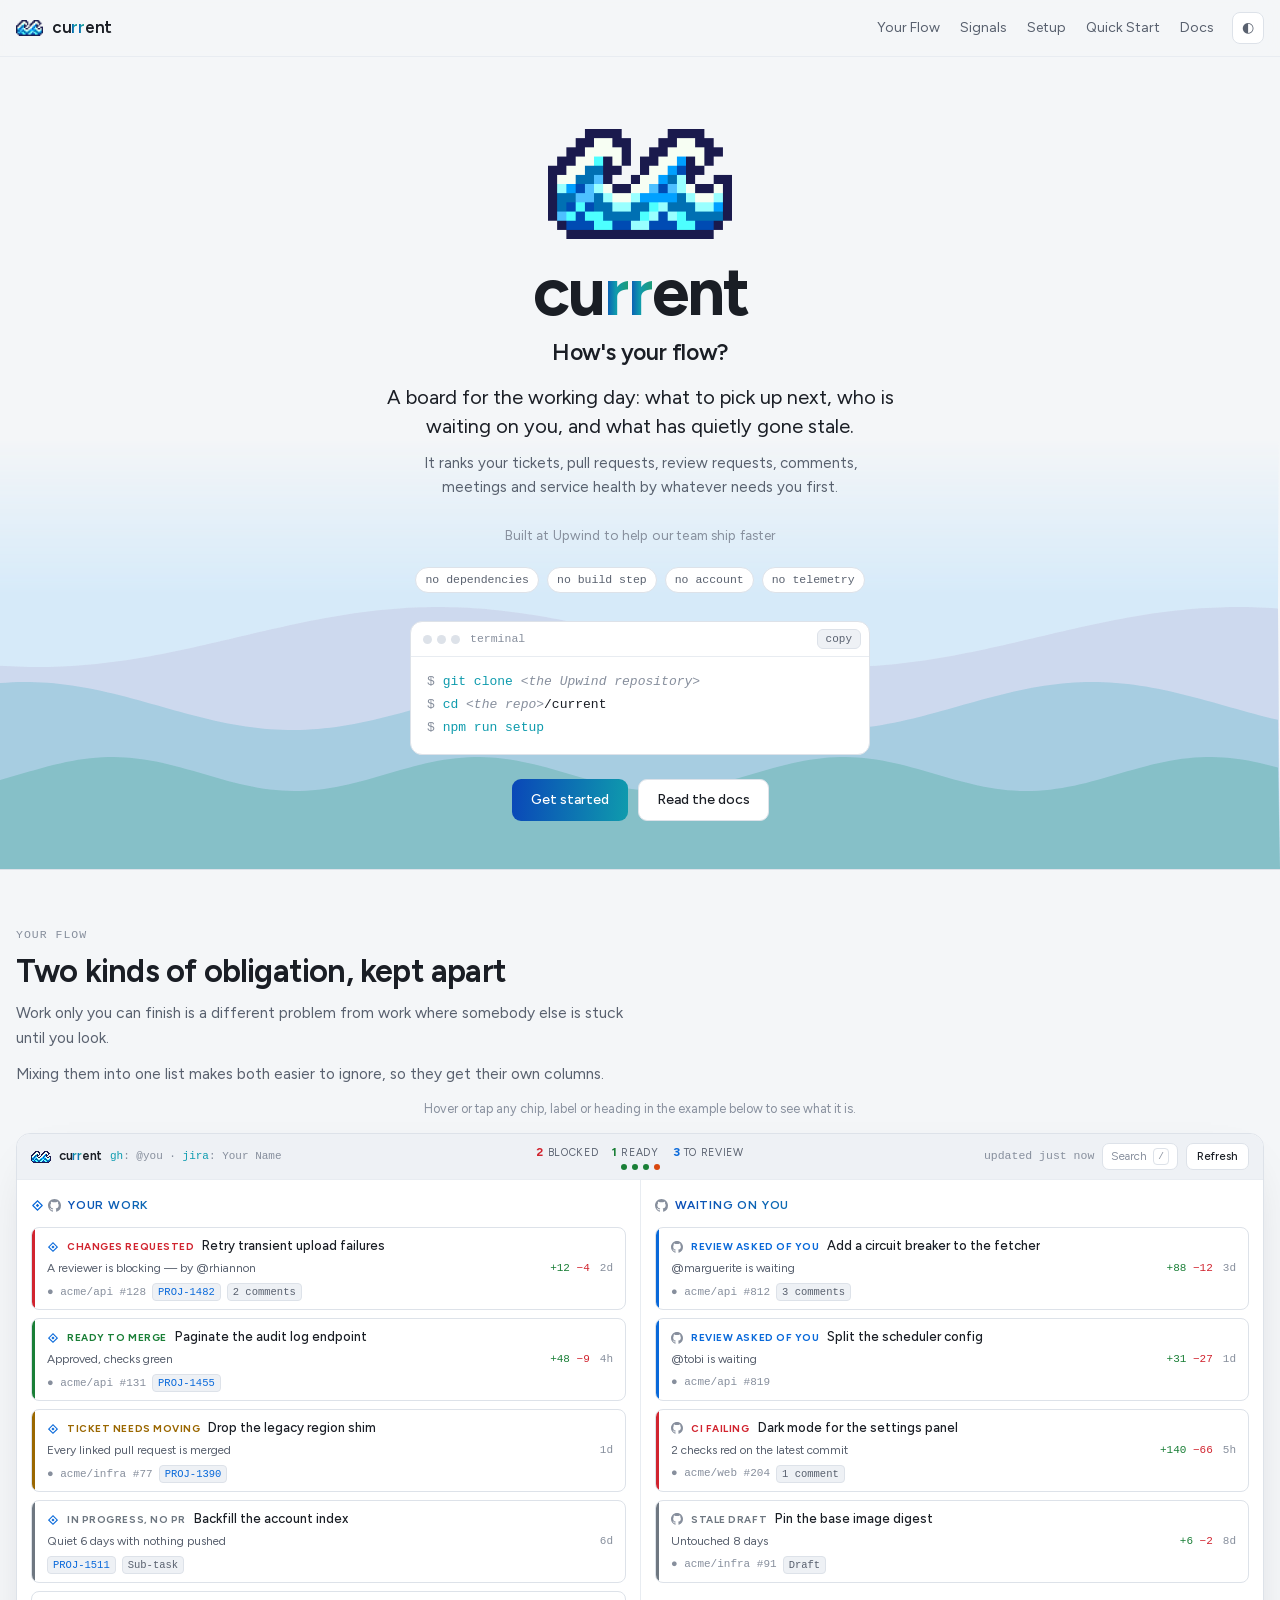
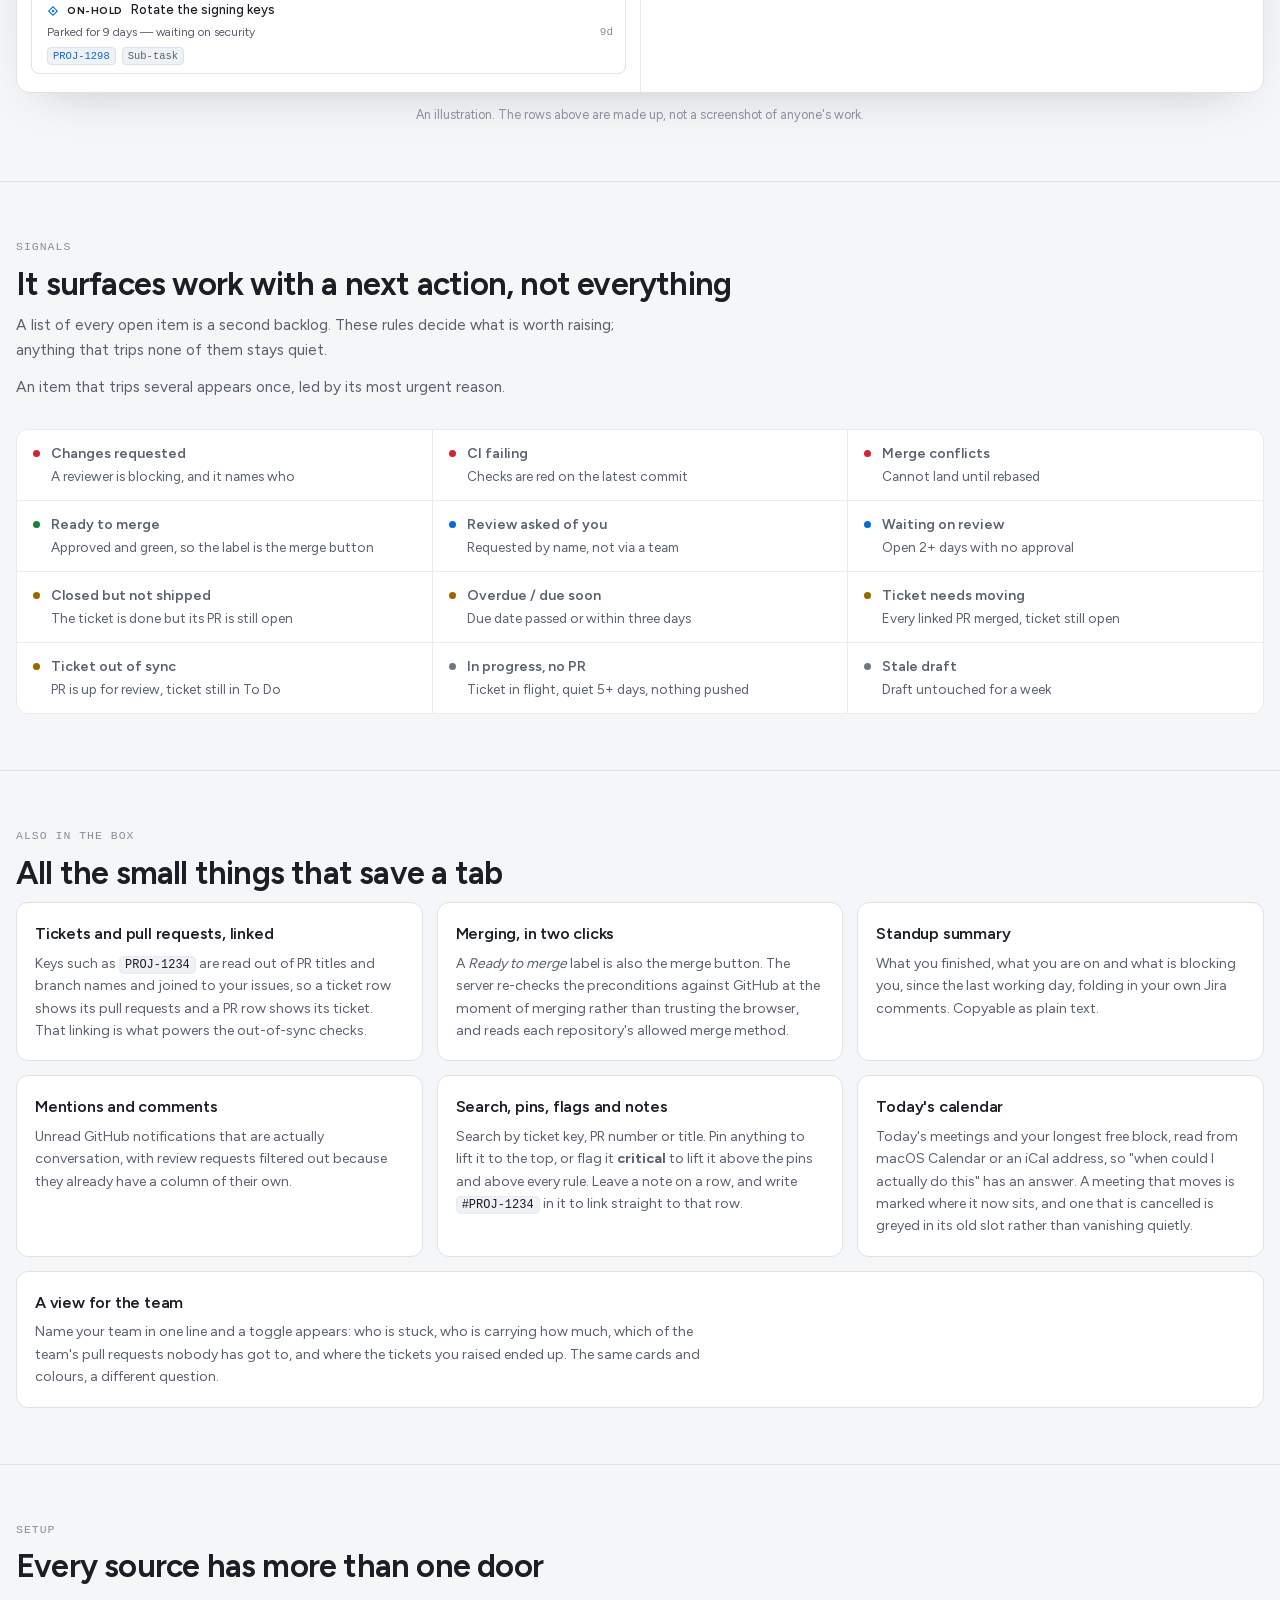
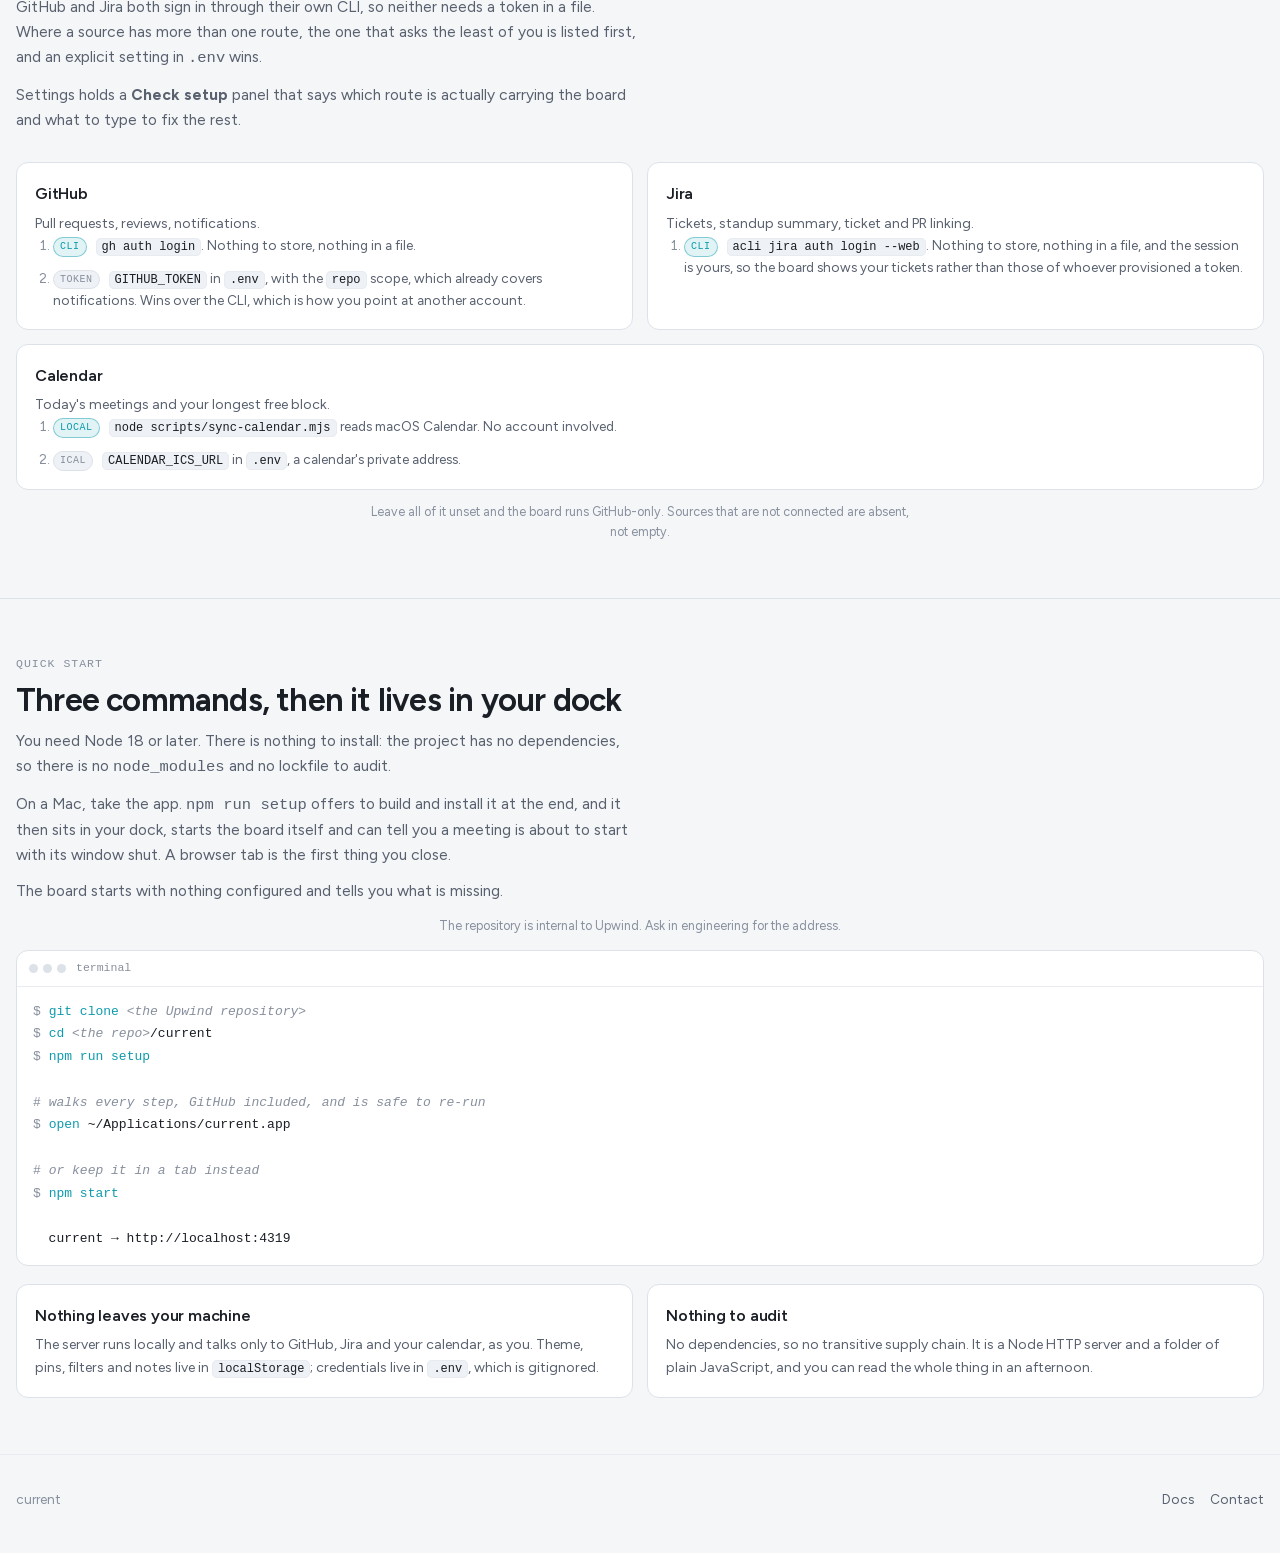
==== commit 6f9c554e: "Document the team view, signing in, and signals you can switch off The signal table had drifted: com" ====
--- a/index.html
+++ b/index.html
@@ -342,7 +342,17 @@
             <h3>Today's calendar</h3>
             <p>
               Today's meetings and your longest free block, read from macOS Calendar or an
-              iCal address, so "when could I actually do this" has an answer.
+              iCal address, so "when could I actually do this" has an answer. A meeting that
+              moves is marked where it now sits, and one that is cancelled is greyed in its
+              old slot rather than vanishing quietly.
+            </p>
+          </div>
+          <div class="card">
+            <h3>A view for the team</h3>
+            <p>
+              Name your team in one line and a toggle appears: who is stuck, who is carrying
+              how much, which of the team's pull requests nobody has got to, and where the
+              tickets you raised ended up. The same cards and colours, a different question.
             </p>
           </div>
         </div>
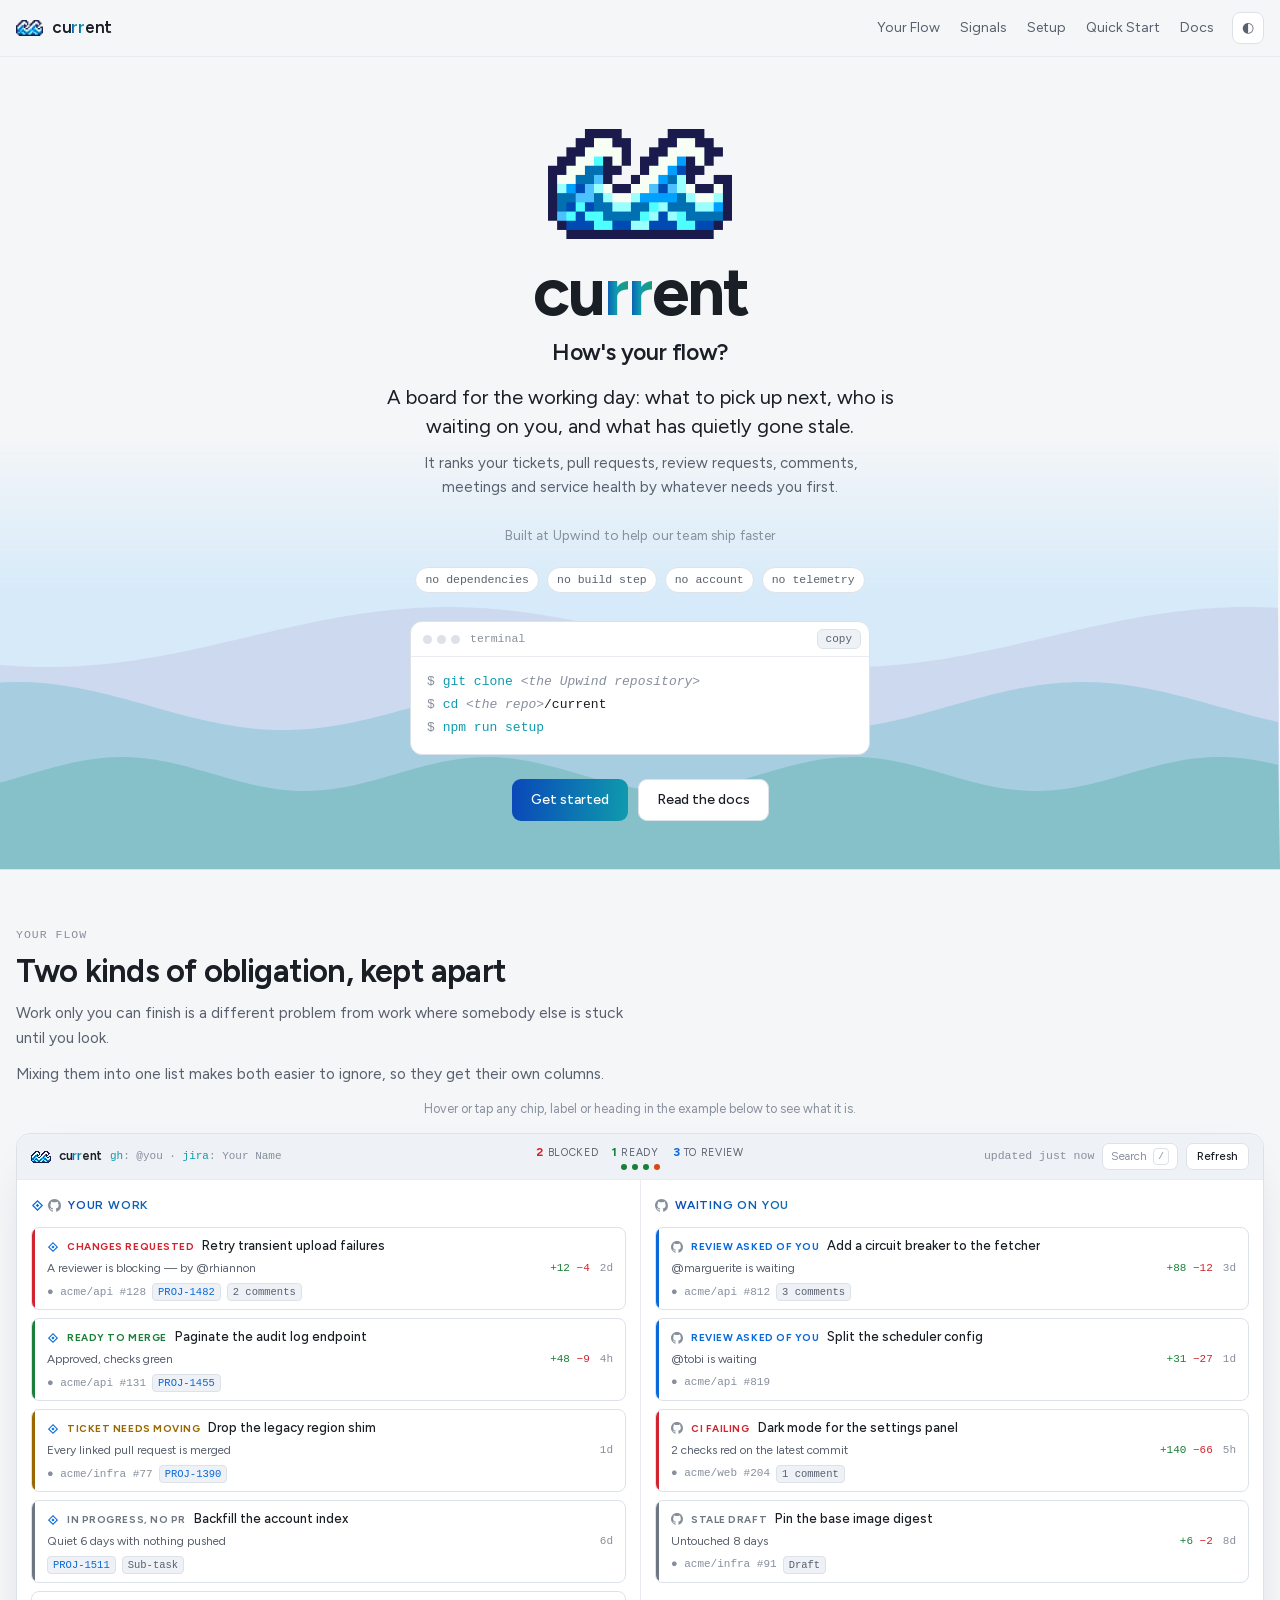
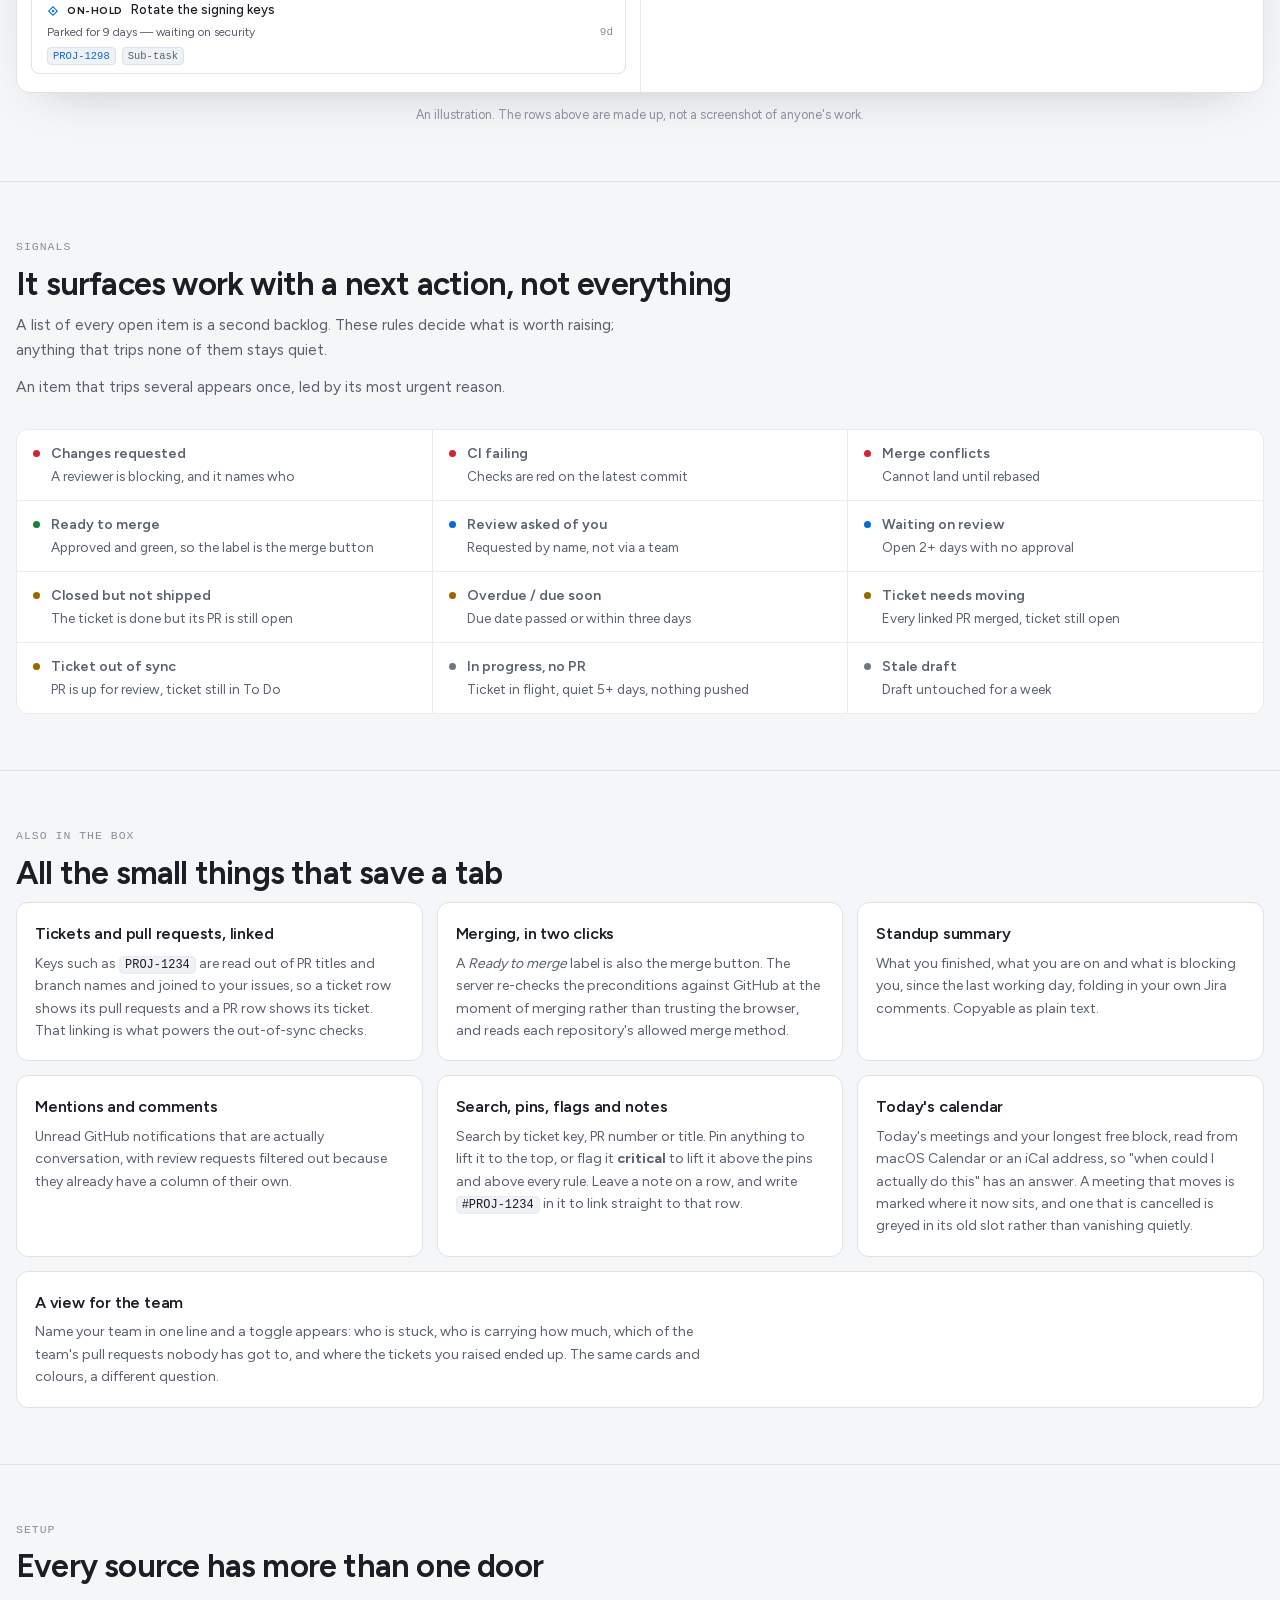
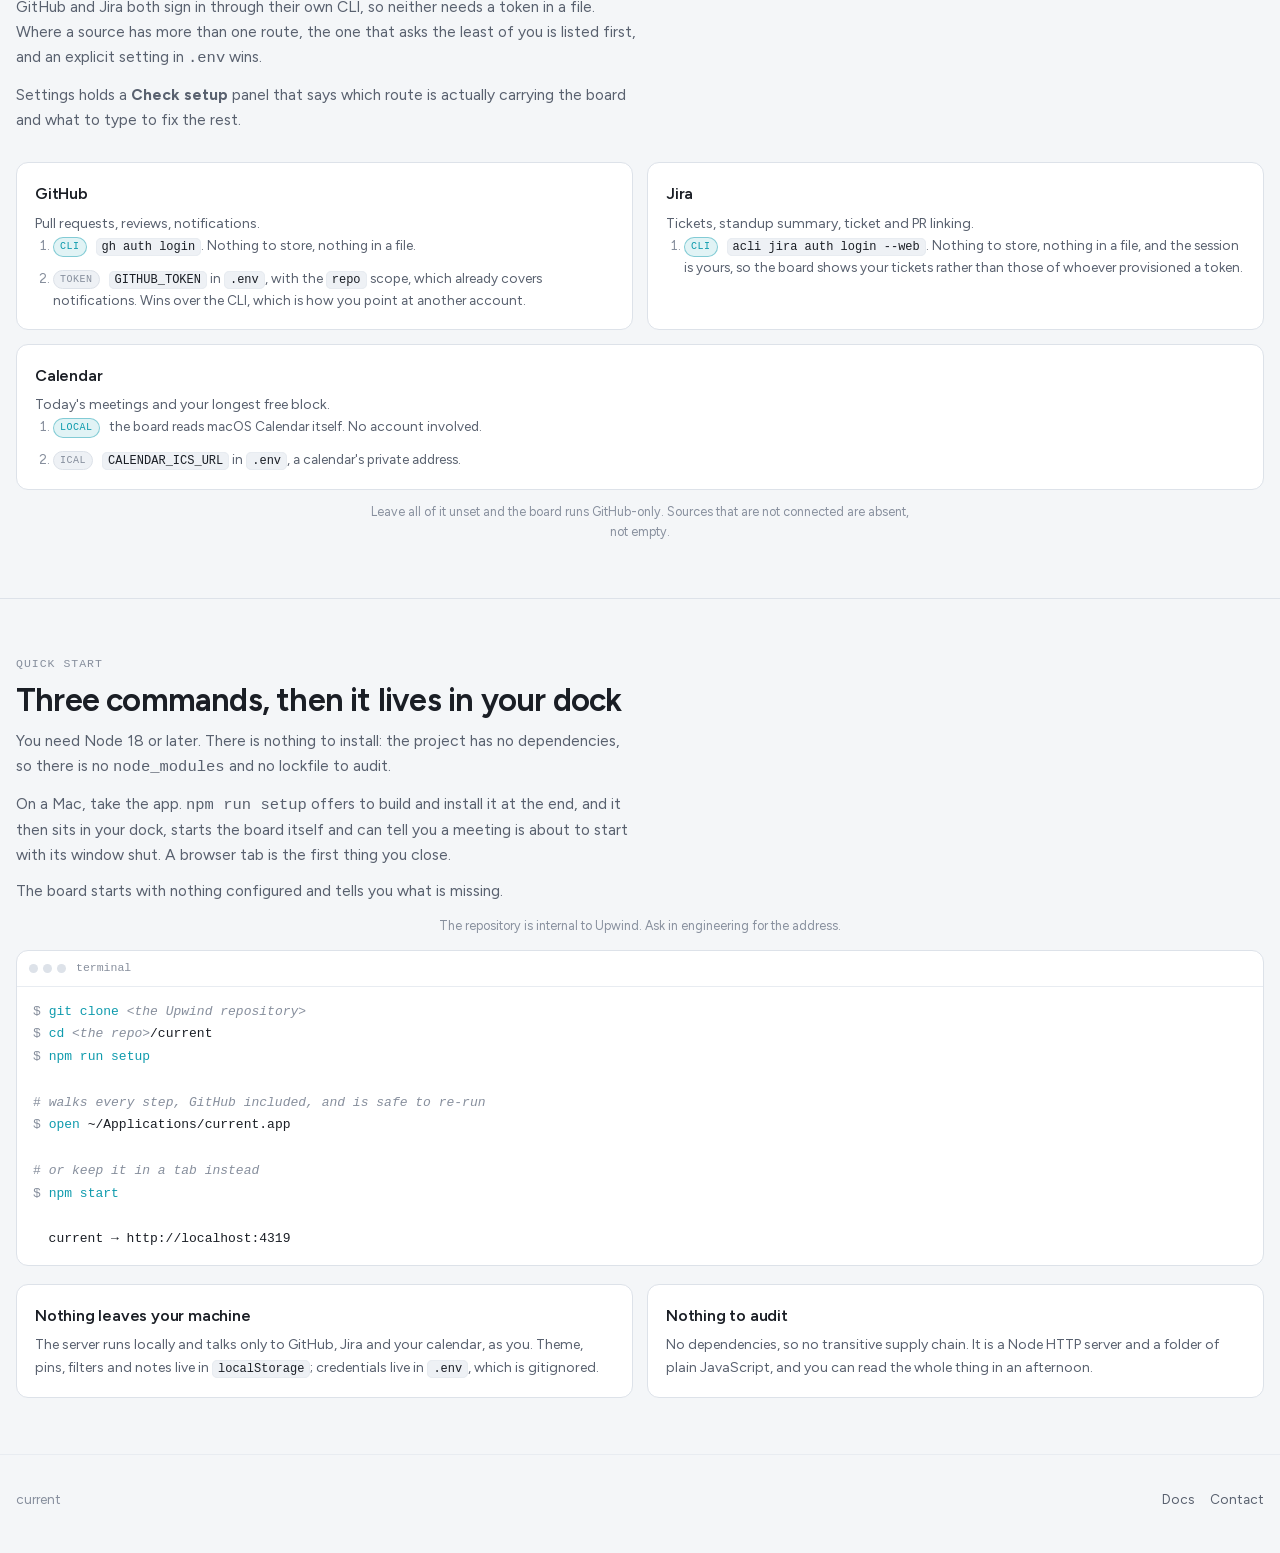
==== commit cc27d44a: "Take the source layout off the public site The How it is built section was a table of every file in " ====
--- a/index.html
+++ b/index.html
@@ -411,7 +411,7 @@
             <ol class="routes">
               <li>
                 <span class="tag best">Local</span>
-                <code>node scripts/sync-calendar.mjs</code> reads macOS Calendar. No account
+                the board reads macOS Calendar itself. No account
                 involved.
               </li>
               <li>
